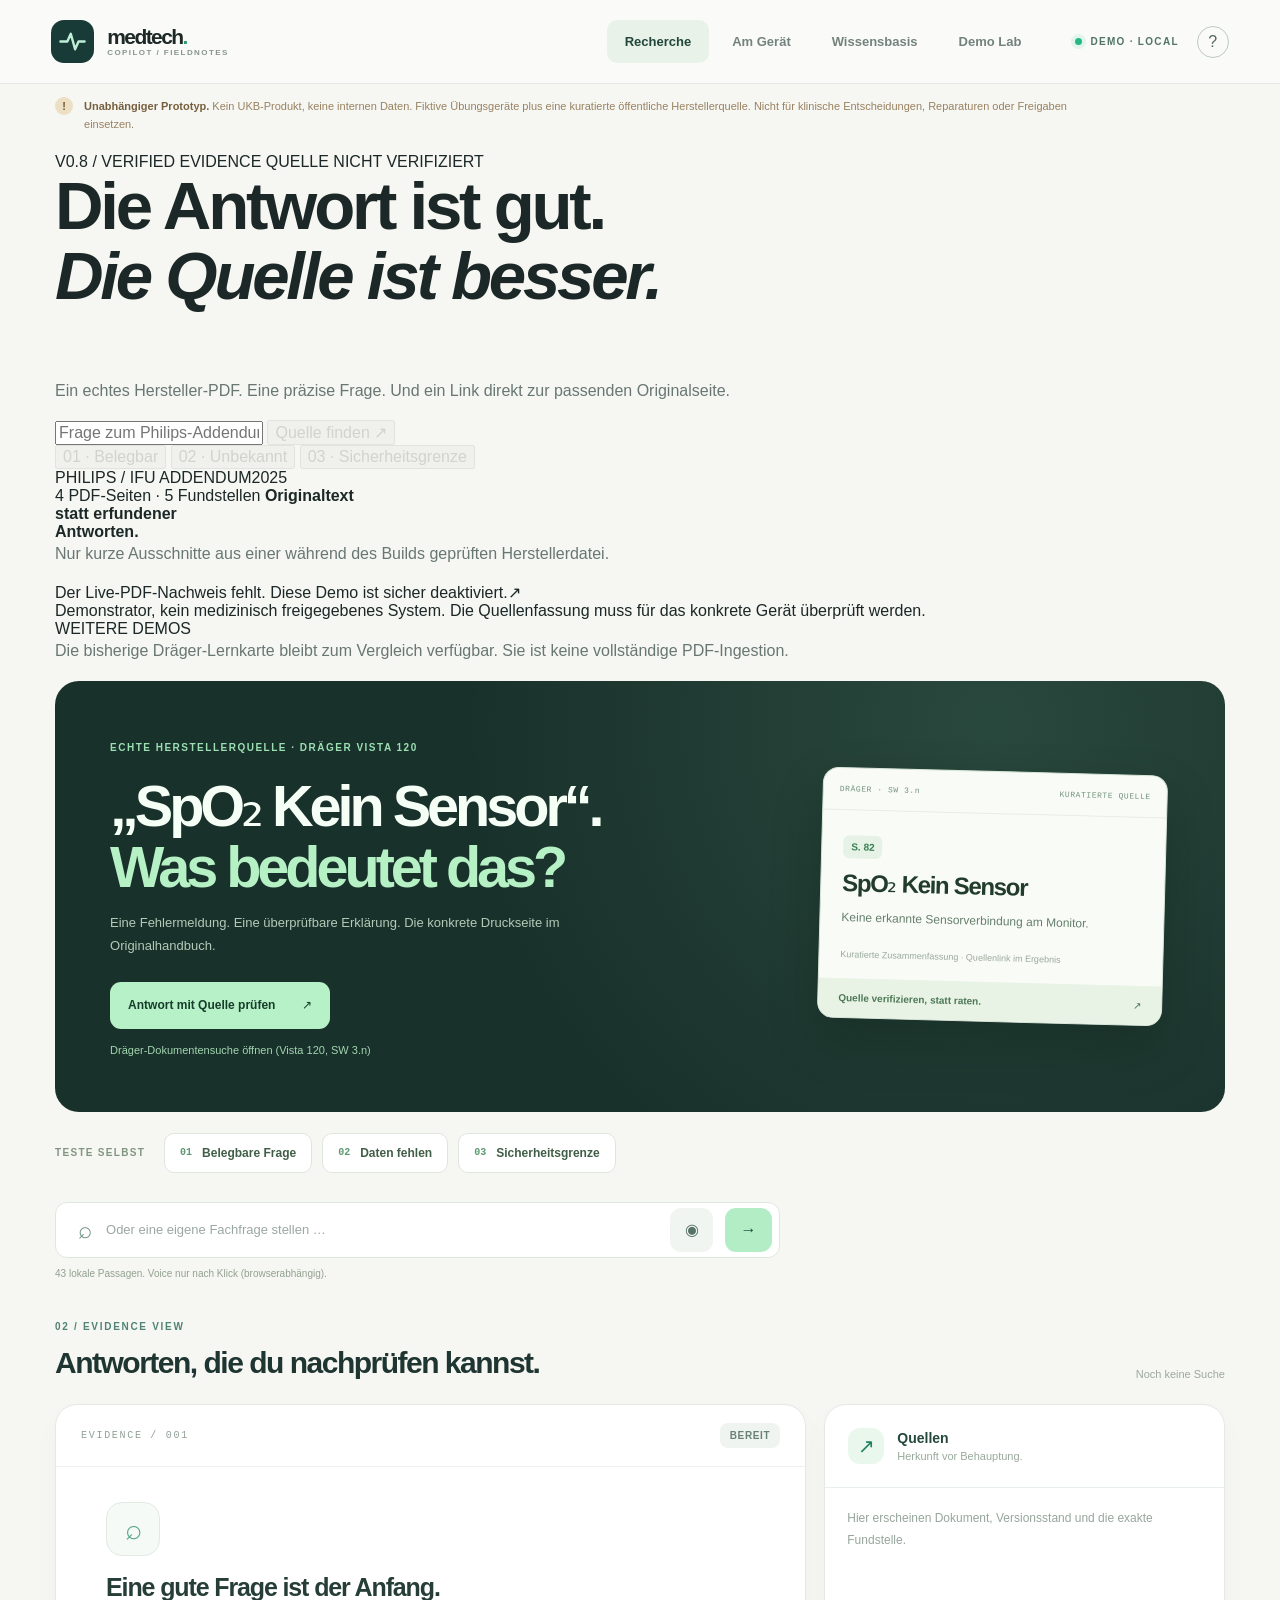
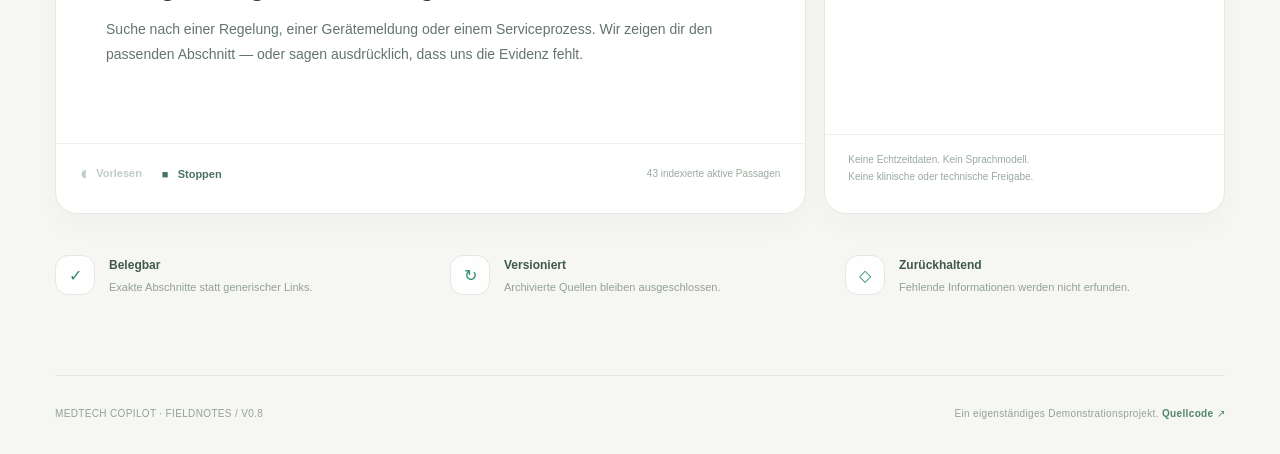
==== index.html @ ed0edd18 "ux(v0.8): real PDF source proof first, clear three-question test and exact-page evidence panel" ====
<!doctype html>
<html lang="de">
<head>
<meta charset="utf-8">
<meta name="viewport" content="width=device-width,initial-scale=1">
<meta name="theme-color" content="#f5f5f1">
<meta name="description" content="MEDTECH COPILOT – unabhängiger evidenzbasierter Recherche-Prototyp für die Medizintechnik. Öffentliche und fiktive Quellen.">
<title>Medtech Copilot · Fieldnotes</title>
<link rel="stylesheet" href="./v4.css">
<link rel="stylesheet" href="./v5.css">
<link rel="stylesheet" href="./v6.css">
<link rel="stylesheet" href="./v7.css">
<link rel="stylesheet" href="./v8.css">
<script defer src="./src/retrieval.js"></script>
<script defer src="./src/scenarios.js"></script>
<script defer src="./src/pdf_evidence.js"></script>
<script defer src="./src/pdf_demo.js"></script>
<script defer src="./src/fieldnotes.js"></script>
</head>
<body>
<div class="shell">
  <header class="global-nav">
    <a href="./" class="identity" aria-label="Medtech Copilot starten">
      <span class="identity-icon" aria-hidden="true"><svg viewBox="0 0 36 36" fill="none"><path d="M4 18h8l4-9 5 18 4-9h7" stroke="currentColor" stroke-linecap="round" stroke-linejoin="round" stroke-width="2.8"/></svg></span>
      <span class="identity-text"><strong>medtech<span class="identity-accent">.</span></strong><small>COPILOT / FIELDNOTES</small></span>
    </a>
    <nav class="nav-tabs" aria-label="Hauptbereiche">
      <button type="button" data-view="desk" class="active" aria-current="page">Recherche</button>
      <button type="button" data-view="field">Am Gerät</button>
      <button type="button" data-view="library">Wissensbasis</button>
      <button type="button" data-view="lab">Demo Lab</button>
    </nav>
    <div class="global-tools">
      <span class="status"><span class="status-dot"></span> DEMO · LOCAL</span>
      <button id="openAbout" class="nav-info" type="button" aria-label="Grenzen und Datenschutz anzeigen">?</button>
    </div>
  </header>
  <main id="main">
    <div class="safety-strip" role="note"><span class="safety-mark">!</span><span><strong>Unabhängiger Prototyp.</strong> Kein UKB-Produkt, keine internen Daten. Fiktive Übungsgeräte plus eine kuratierte öffentliche Herstellerquelle. Nicht für klinische Entscheidungen, Reparaturen oder Freigaben einsetzen.</span></div>

    <section id="view-desk" class="view">
      <section class="pdf-proof" aria-label="V0.8 Original-PDF nachweisen">
        <div class="pdf-proof-top">
          <span class="pdf-kicker">V0.8 / VERIFIED EVIDENCE</span>
          <span id="pdfLoadStatus" class="pdf-load-status">PDF-QUELLE WIRD GEPRÜFT</span>
        </div>
        <div class="pdf-proof-grid">
          <div class="pdf-proof-content">
            <h1>Die Antwort ist gut.<br><em>Die Quelle ist besser.</em></h1>
            <p>Ein echtes Hersteller-PDF. Eine präzise Frage. Und ein Link direkt zur passenden Originalseite.</p>
            <form id="pdfSearchForm" class="pdf-proof-search">
              <label class="visually-hidden" for="pdfQuestion">Frage zum Philips-Dokument</label>
              <input id="pdfQuestion" name="question" maxlength="420" autocomplete="off" placeholder="Frage zum Philips-Addendum …">
              <button type="submit" id="pdfSearchButton" disabled>Quelle finden <span aria-hidden="true">↗</span></button>
            </form>
            <div class="pdf-proof-actions" aria-label="Drei unabhängige Prüffragen">
              <button type="button" data-pdf-case="battery" disabled>01 · Belegbar</button>
              <button type="button" data-pdf-case="unknown" disabled>02 · Unbekannt</button>
              <button type="button" data-pdf-case="unsafe" disabled>03 · Sicherheitsgrenze</button>
            </div>
          </div>
          <aside class="pdf-proof-paper">
            <div class="pdf-paper-top"><span>PHILIPS / IFU ADDENDUM</span><span>2025</span></div>
            <div class="pdf-paper-body">
              <span class="pdf-paper-page">4 PDF-Seiten · 5 Fundstellen</span>
              <strong>Originaltext<br>statt erfundener<br>Antworten.</strong>
              <p>Nur kurze Ausschnitte aus einer während des Builds geprüften Herstellerdatei.</p>
            </div>
            <div class="pdf-paper-bottom"><span id="pdfSourceLabel">Philips · Dokument 453665155181</span><span>↗</span></div>
          </aside>
        </div>
        <div id="pdfResults" class="pdf-results hidden" aria-live="polite">
          <div class="pdf-results-top"><strong>ERGEBNIS / EVIDENCE</strong><span id="pdfAnswerStatus" class="pdf-answer-status">BEREIT</span></div>
          <div class="pdf-results-body">
            <div id="pdfAnswer" class="pdf-answer"></div>
            <aside id="pdfEvidence" class="pdf-evidence"></aside>
          </div>
        </div>
        <div class="pdf-footnote">Demonstrator, kein medizinisch freigegebenes System. Die Quellenfassung muss für das konkrete Gerät überprüft werden.</div>
      </section>
      <div class="pdf-secondary-title"><span>WEITERE DEMOS</span><p>Die bisherige Dräger-Lernkarte bleibt zum Vergleich verfügbar. Sie ist keine vollständige PDF-Ingestion.</p></div>

      <section class="real-source-hero" aria-label="Echte Herstellerquelle testen">
        <div class="real-source-copy">
          <span class="real-source-kicker">ECHTE HERSTELLERQUELLE · DRÄGER VISTA 120</span>
          <h1>„SpO₂ Kein Sensor“.<br><em>Was bedeutet das?</em></h1>
          <p>Eine Fehlermeldung. Eine überprüfbare Erklärung. Die konkrete Druckseite im Originalhandbuch.</p>
          <button type="button" id="testRealSource" class="real-source-cta" data-real-test="supported">Antwort mit Quelle prüfen <span>↗</span></button>
          <a class="real-source-original" href="https://www.draeger.com/ifu" target="_blank" rel="noopener noreferrer">Dräger-Dokumentensuche öffnen (Vista 120, SW 3.n)</a>
        </div>
        <div class="real-source-preview">
          <div class="real-source-dochead"><span>DRÄGER · SW 3.n</span><span>KURATIERTE QUELLE</span></div>
          <div class="real-source-docbody"><span class="real-source-page">S. 82</span>
            <strong>SpO₂ Kein Sensor</strong>
            <p>Keine erkannte Sensorverbindung am Monitor.</p>
            <small>Kuratierte Zusammenfassung · Quellenlink im Ergebnis</small>
          </div>
          <div class="real-source-docfoot"><span>Quelle verifizieren, statt raten.</span><span>↗</span></div>
        </div>
      </section>

      <div class="real-test-options" aria-label="Drei Testfragen">
        <span>TESTE SELBST</span>
        <button type="button" data-real-test="supported"><strong>01</strong> Belegbare Frage</button>
        <button type="button" data-real-test="unknown"><strong>02</strong> Daten fehlen</button>
        <button type="button" data-real-test="unsafe"><strong>03</strong> Sicherheitsgrenze</button>
      </div>

      <form id="searchForm" class="hero-search real-source-search" autocomplete="off" aria-label="Eigene Fachfrage">
        <label for="searchInput" class="visually-hidden">Eigene Frage stellen</label>
        <span class="search-lens" aria-hidden="true">⌕</span>
        <input id="searchInput" type="search" maxlength="420" placeholder="Oder eine eigene Fachfrage stellen …">
        <button type="button" id="dictate" class="mic-button" disabled aria-label="Spracheingabe starten" title="Browser-Spracherkennung">◉</button>
        <button type="submit" class="submit-search" aria-label="Frage suchen">→</button>
      </form>
      <p id="micInfo" class="real-search-note">Lokale Recherche. Browser-Sprachfunktion nur nach Freigabe.</p>

      <div class="section-title"><div><span class="eyebrow">02 / EVIDENCE VIEW</span><h2>Antworten, die du nachprüfen kannst.</h2></div><span id="resultCounter" class="subtle-meta">Noch keine Suche</span></div>
      <div class="results-layout">
        <article class="answer-pane" id="answerPane" aria-live="polite">
          <div class="pane-top"><span class="pane-top-index">EVIDENCE / 001</span><span id="answerStatus" class="result-status neutral">BEREIT</span></div>
          <div class="answer-body" id="answerBody">
            <div class="empty-orbit"><span>⌕</span></div>
            <h3>Eine gute Frage ist der Anfang.</h3>
            <p>Suche nach einer Regelung, einer Gerätemeldung oder einem Serviceprozess. Wir zeigen dir den passenden Abschnitt — oder sagen ausdrücklich, dass uns die Evidenz fehlt.</p>
          </div>
          <div class="pane-actions"><button class="text-action" id="speakAnswer" disabled type="button">◖ &nbsp; Vorlesen</button><button class="text-action" id="stopSpeech" type="button">■ &nbsp; Stoppen</button><span id="answerFoot">Fiktive Fälle + geprüfte öffentliche Quellen</span></div>
        </article>
        <aside class="evidence-pane" id="evidencePane">
          <div class="evidence-top"><span class="evidence-symbol">↗</span><div><strong>Quellen</strong><small>Herkunft vor Behauptung.</small></div></div>
          <div id="evidenceList" class="evidence-list"><p class="evidence-empty">Hier erscheinen Dokument, Versionsstand und die exakte Fundstelle.</p></div>
          <div class="evidence-bottom">Keine Echtzeitdaten. Kein Sprachmodell.<br>Keine klinische oder technische Freigabe.</div>
        </aside>
      </div>
      <div class="quiet-trust"><div><span class="icon-ring">✓</span><strong>Belegbar</strong><small>Exakte Abschnitte statt generischer Links.</small></div><div><span class="icon-ring">↻</span><strong>Versioniert</strong><small>Archivierte Quellen bleiben ausgeschlossen.</small></div><div><span class="icon-ring">◇</span><strong>Zurückhaltend</strong><small>Fehlende Informationen werden nicht erfunden.</small></div></div>
    </section>

    <section id="view-field" class="view hidden">
      <div class="sub-page-header"><div><div class="eyebrow">03 / POINT OF WORK</div><h1>Am Gerät.<br><em>Im Kontext.</em></h1><p>Fiktives Gerät identifizieren, passende Unterlage finden, sichere Lernschritte durchlaufen.</p></div><div class="page-accent">03<span>/</span>04</div></div>
      <div class="field-stage">
        <div class="field-main">
          <div class="field-topline"><span>ASSET / SIMULATED</span><span class="field-active-dot">● NUR DEMO</span></div>
          <div class="field-device-head"><div class="device-art" aria-hidden="true"><svg viewBox="0 0 94 116" fill="none"><rect x="18" y="7" width="58" height="102" rx="14" fill="#edf3ef" stroke="#aebfba" stroke-width="2"/><rect x="26" y="21" width="42" height="42" rx="7" fill="#173a38"/><path d="M31 45h9l5-12 7 23 5-11h6" stroke="#7aecbf" stroke-width="2" stroke-linecap="round" stroke-linejoin="round"/><rect x="27" y="73" width="40" height="15" rx="5" fill="#c4d6cf"/><circle cx="47" cy="98" r="5" fill="#67998d"/></svg></div><div><span class="eyebrow">FICTIONAL TRAINING UNIT</span><h2 id="selectedDeviceName">LUMEN P200</h2><p id="selectedDeviceType">Infusionspumpe · fiktives Übungsgerät</p></div></div>
          <div class="field-input-row">
            <label for="deviceSelect">Demo-Gerät auswählen</label>
            <select id="deviceSelect"></select>
          </div>
          <div class="device-attributes"><div><small>ASSET ID</small><strong id="selectedDeviceId">DEMO-PUMP-02</strong></div><div><small>QUELLENSTATUS</small><strong>FIKTIV / FREIGEGEBEN</strong></div><div><small>DOKUMENTE</small><strong id="deviceDocCount">—</strong></div></div>

          <div class="step-section">
            <div class="step-head"><div><div class="eyebrow">GUIDED LEARNING</div><h3>Ein sinnvoller Schritt nach dem anderen.</h3></div><span id="stepBadge">1 / 3</span></div>
            <div class="step-track"><span id="stepTrack"></span></div>
            <div class="active-step"><span class="step-numeral" id="stepNumber">01</span><div><h4 id="stepHeading">Patientensicherheit</h4><p id="stepDescription"></p><small id="stepCitation">Fiktiver Lernprozess</small></div></div>
            <div class="step-controls"><button id="prevStep" class="light-button" type="button">← Zurück</button><button id="nextStep" class="dark-button" type="button">Weiter <span>→</span></button></div>
          </div>
        </div>
        <aside class="field-side">
          <div class="side-toggle" role="group" aria-label="Geräte-Interaktionsansicht"><button type="button" class="active" data-fieldmode="label" aria-pressed="true">QR</button><button type="button" data-fieldmode="audio" aria-pressed="false">Audio</button><button type="button" data-fieldmode="glasses" aria-pressed="false">Glasses</button></div>
          <div class="side-content" id="sideLabel">
            <span class="mini-eyebrow">01 / LABEL TO CONTEXT</span><h3>Ein Scan.<br>Der richtige Kontext.</h3>
            <div class="qr-card"><img id="qrLabel" src="./qr/DEMO-PUMP-02.svg" alt="QR-Code zum simulierten Geräteprofil" width="180" height="180"><span id="qrCaption">DEMO-PUMP-02</span></div>
            <p>QR-Code am Desktop zeigen und mit dem Handy scannen. Öffnet nur einen fiktiven Geräte-Datensatz.</p>
            <div class="button-stack"><button type="button" id="scanQr" class="dark-button">◫ &nbsp; QR mit Kamera scannen</button><button type="button" id="copyDeviceLink" class="light-button">⌁ &nbsp; Geräte-Link kopieren</button></div>
            <div class="scan-input"><label for="manualDeviceId">Oder Geräte-ID eingeben</label><div><input id="manualDeviceId" placeholder="DEMO-PUMP-02" spellcheck="false"><button type="button" id="useManualId" aria-label="Geräte-ID verwenden">→</button></div></div>
            <div id="scanNotice" class="micro-notice" role="status">Kamera nur nach ausdrücklicher Freigabe; kein dauerhafter Stream.</div>
          </div>
          <div class="side-content hidden" id="sideAudio">
            <span class="mini-eyebrow">02 / HANDS-FREE, BY CHOICE</span><h3>Hören.<br>Ohne abgelenkt zu sein.</h3>
            <div class="audio-wave" aria-hidden="true"><i></i><i></i><i></i><i></i><i></i><i></i><i></i></div>
            <p>Nur der aktuelle fiktive Lernschritt wird nach Klick vorgelesen. Keine kontinuierliche Aufnahme.</p>
            <div class="button-stack"><button class="dark-button" type="button" id="playStep">◖ &nbsp; Schritt vorlesen</button><button class="light-button" type="button" id="stopStep">■ &nbsp; Wiedergabe stoppen</button></div><div id="audioNotice" role="status" class="micro-notice">Browser-Sprachausgabe · optionaler Kopfhörer.</div>
          </div>
          <div class="side-content hidden" id="sideGlasses">
            <span class="mini-eyebrow">03 / CONCEPT ONLY</span><h3>Weniger Information.<br>Mehr Aufmerksamkeit.</h3>
            <div class="glass-lens" aria-label="Simulierte Brillenansicht"><div class="glass-projection"><small>DEMO / NOT LIVE</small><strong id="glassTitle">Patientensicherheit</strong><span id="glassText">Fiktiver Lernschritt</span><small id="glassSource">Quelle: Demo-SOP</small></div></div>
            <p>Ein einziger Hinweis im Blickfeld. Keine Kamera-Integration, kein Augmented-Reality-Tracking und keine Patientenerkennung.</p>
            <button class="light-button" type="button" id="readGlass">◖ &nbsp; Hinweis vorlesen</button>
          </div>
          <div class="side-bottom"><button id="queryDevice" type="button">Passende Dokumente finden <span>↗</span></button></div>
        </aside>
      </div>
      <div class="related-head"><span class="eyebrow">CURATED FOR THIS ASSET</span><h2 id="relatedTitle">Passende Dokumente</h2></div>
      <div id="relatedDocs" class="related-grid"></div>
    </section>

    <section id="view-library" class="view hidden">
      <div class="sub-page-header"><div><div class="eyebrow">04 / DOCUMENT INTELLIGENCE</div><h1>Vertrauen beginnt<br><em>mit der Quelle.</em></h1><p>Durchsuchbare Abschnitte, sichtbare Versionen und ein bewusst ausgeschlossener Archivstand.</p></div><div class="page-accent">04<span>/</span>04</div></div>
      <div class="library-board"><div class="library-head"><div><strong id="libraryCount">—</strong><span>DOKUMENTE</span></div><label class="library-filter"><span class="visually-hidden">Dokumente filtern</span><input id="filterDocuments" type="search" placeholder="Dokumente durchsuchen"></label><label class="archive-toggle"><input type="checkbox" id="includeArchive"> Archiv zeigen</label></div><div id="documentList" class="document-list"></div></div>
      <p class="footnote">Rechtsquellen werden als Kurz-Zusammenfassungen mit amtlichem Link angezeigt. Die Gerätehandbücher und SOPs sind ausdrücklich erfunden.</p>
    </section>

    <section id="view-lab" class="view hidden">
      <div class="demo-page-title">
        <div class="eyebrow">LIVE WALKTHROUGH / HERSTELLERQUELLE & ÜBUNGSFÄLLE</div>
        <h1>Du bekommst eine Meldung.<br><em>Was machst du als Nächstes?</em></h1>
        <p>Wähle einen Fall. Der Copilot zeigt die Quelle und ihre Grenzen – ohne eine Diagnose oder Freigabe zu erfinden.</p>
      </div>
      <div class="scenario-filters" role="group" aria-label="Fallkategorie">
        <button type="button" data-case-filter="real" class="active" aria-pressed="true">Herstellerquelle <span>7</span></button>
        <button type="button" data-case-filter="workflow" aria-pressed="false">Arbeitsalltag <span>7</span></button>
        <button type="button" data-case-filter="boundary" aria-pressed="false">Grenzfälle <span>3</span></button>
        <small id="scenarioCount" aria-live="polite">7 ausgewählte Situationen</small>
      </div>
      <div class="scenario-grid" id="scenarioGrid" role="group" aria-label="Fall auswählen"></div>
      <div class="demo-workspace" id="demoWorkspace">
        <div class="demo-flow-head">
          <div><span class="eyebrow">BEISPIELVORFALL · FIKTIV</span><h2 id="demoCaseTitle">Pumpenalarm – wo ist die richtige Anweisung?</h2><p id="demoCaseContext">Fiktives Beispiel ohne Patienten- oder UKB-Daten.</p></div>
          <div class="demo-flow-num"><strong id="demoCaseNumber">01</strong><small>ÜBUNGSFALL</small></div>
        </div>
        <div class="demo-progress" id="demoProgress" role="group" aria-label="Demo-Fortschritt">
          <button type="button" data-demo-step="0" class="active" aria-current="step"><span>01</span> Meldung</button>
          <button type="button" data-demo-step="1"><span>02</span> Gerät</button>
          <button type="button" data-demo-step="2"><span>03</span> Fundstelle</button>
          <button type="button" data-demo-step="3"><span>04</span> Nächster Schritt</button>
        </div>
        <div class="demo-workspace-main">
          <div class="demo-story">
            <div class="demo-story-head"><span id="demoStepEyebrow">01 / EINGEHENDE MELDUNG</span><span class="fake-tag">FIKTIV</span></div>
            <h3 id="demoStepTitle">Was wurde gemeldet?</h3>
            <p id="demoStepDescription">Ein simulierter Servicefall.</p>
            <div id="demoStepDetails" class="demo-step-details"></div>
            <div class="demo-actions"><button type="button" class="demo-back" id="demoBack">← Zurück</button><button type="button" class="demo-forward" id="demoForward">Nächsten Schritt ansehen →</button></div>
          </div>
          <aside class="demo-context">
            <span class="eyebrow">WAS DER COPILOT DABEI TUT</span>
            <div class="demo-context-device"><span class="mini-device-illustration" aria-hidden="true">▥</span><div><small>ÜBUNGSGERÄT / PROZESS</small><strong id="demoContextDevice">LUMEN P200</strong><span id="demoContextAsset">DEMO-PUMP-02</span></div></div>
            <div class="demo-context-block"><small>GEFUNDENE QUELLE</small><strong id="demoContextSource">Noch nicht ausgewählt</strong><span id="demoContextVersion">Nur aktive, passende Dokumente</span></div>
            <div class="demo-context-block"><small>WARUM DAS WICHTIG IST</small><p id="demoContextBenefit">Erst das Problem verstehen, dann die richtige Fundstelle auswählen.</p></div>
            <div class="demo-context-bottom"><span class="tiny-ok">✓</span> Keine echten Geräte-, Klinik- oder Patientendaten</div>
          </aside>
        </div>
        <div class="demo-footer-bar"><span id="demoStepCount">Schritt 1 von 4</span><button type="button" id="demoOpenEvidence">Im Assistenten prüfen ↗</button></div>
      </div>
      <div class="eval-board"><div><span class="eyebrow">QUALITY LAB</span><h2>Does it actually work?</h2><p>Automatisierte Fälle prüfen die Quellenwahl, den Umgang mit unbekannten Informationen und das Ausblenden alter Versionen. Kein medizinischer Abnahmetest.</p><button type="button" class="dark-button" id="runEvaluation">Tests ausführen <span>↗</span></button></div><div id="evaluationResult" class="eval-results"><span class="eval-idle">Awaiting evaluation<br><strong>— / —</strong></span></div></div>
    </section>
    <footer class="footer"><span>MEDTECH COPILOT · FIELDNOTES / V0.8</span><span>Ein eigenständiges Demonstrationsprojekt. <a href="https://github.com/mikelninh/MEDTECH-COPILOT" target="_blank" rel="noopener noreferrer">Quellcode ↗</a></span></footer>
  </main>
  <nav class="mobile-nav" aria-label="Mobile Navigation"><button type="button" data-view="desk" class="active">⌕<small>Fragen</small></button><button type="button" data-view="field">▤<small>Gerät</small></button><button type="button" data-view="library">≡<small>Quellen</small></button><button type="button" data-view="lab">◇<small>Demo</small></button></nav>
</div>
<dialog id="aboutDialog" class="about-dialog"><div class="dialog-top"><h2>Wichtig zu wissen</h2><form method="dialog"><button aria-label="Schließen" type="submit">×</button></form></div><p>MEDTECH COPILOT ist ein unabhängiger öffentlicher Demonstrator. Er wurde nicht vom UKB geprüft oder freigegeben. Es gibt keine Verbindung zu Krankenhaus-IT, Patientenakten, Hersteller-Serviceportalen oder echten Gerätebeständen.</p><p>Die Suche nutzt einen lokalen Dokumentenindex. Für eine echte Dräger-Unterlage enthält er kurze, selbst formulierte Zusammenfassungen mit Druckseiten und Original-Link; fiktive Lernkarten werden separat gekennzeichnet. Sie verwendet derzeit kein generatives Sprachmodell, keine Embeddings und keine echte Krankenhaus-RAG-Infrastruktur.</p><p>Spracheingabe kann browserabhängig auf externe Dienste zugreifen. Keine sensiblen Daten eintippen oder diktieren. Die QR-Scan-Funktion verarbeitet Kamerabilder im Browser, sofern die notwendige Plattformfunktion vorhanden ist; die Kamera wird nach dem Scan geschlossen.</p><p>Die drei Übungsgeräte und ihre Lernkarten sind fiktiv; zusätzlich wird eine öffentliche Dräger-Gebrauchsanweisung mit kurzen, eigenen Zusammenfassungen und Druckseiten referenziert. Keine klinischen Entscheidungen, Reparaturen, Sicherheitsprüfungen oder Gerätefreigaben auf Basis dieser Anwendung.</p><form method="dialog"><button type="submit" class="dark-button">Verstanden</button></form></dialog>
<dialog id="cameraDialog" class="camera-dialog"><div class="dialog-top"><h2>Geräteetikett scannen</h2><button type="button" id="closeCamera" aria-label="Kamera schließen">×</button></div><video id="cameraFeed" autoplay playsinline muted aria-label="Kameraansicht für QR-Code"></video><p id="cameraStatus">Kamera wird nur für diese Aktion verwendet. Bitte ein fiktives Demo-Etikett scannen.</p><button class="light-button" id="cameraCancel" type="button">Abbrechen</button></dialog>
</body>
</html>
---- v4.css ----
/* MEDTECH COPILOT v0.4 — FIELDNOTES
   Original UI: editorial warmth, industrial restraint, instrument-grade information design.
   Self-contained, system fonts, no external asset requests. */
:root{font-family:-apple-system,BlinkMacSystemFont,"Segoe UI",Arial,sans-serif;color:#1a2525;background:#f6f6f2;--ink:#1a2525;--muted:#657574;--paper:#fff;--line:#e1e5e0;--green:#155f52;--highlight:#b2efc7;--slate:#192c2d;--radius:19px;font-synthesis:none}
*{box-sizing:border-box}
html{scroll-behavior:smooth}body{margin:0;background:#f6f6f2;color:#1b2827}
button,input,select{font:inherit}button{cursor:pointer}button:disabled{cursor:not-allowed;opacity:.46}
button:focus-visible,a:focus-visible,input:focus-visible,select:focus-visible{outline:3px solid #45a886;outline-offset:4px}
a{color:#126958;text-decoration:none}a:hover{text-decoration:underline}
svg{display:block}h1,h2,h3,h4,p{margin-top:0}h1,h2,h3,h4{letter-spacing:-.048em;font-weight:650}
h1{font-size:clamp(48px,5.25vw,82px);line-height:1.035}h2{font-size:clamp(24px,2.3vw,35px)}h3{font-size:20px}p{line-height:1.65;color:#687774}
.hidden{display:none!important}.visually-hidden{position:absolute;clip:rect(0,0,0,0);overflow:hidden;height:1px;width:1px;white-space:nowrap}
.shell{min-height:100vh}
.global-nav{height:84px;background:#fafbf8;display:flex;align-items:center;justify-content:space-between;padding:0 max(4vw,28px);border-bottom:1px solid #e5e9e5;gap:26px;position:relative;z-index:10}
.identity{display:flex;gap:13px;align-items:center;flex-shrink:0;color:#1d2827}.identity:hover{text-decoration:none}
.identity-icon{width:43px;height:43px;background:#183b38;border-radius:13px;color:#beefd5;display:grid;place-items:center}.identity-icon svg{width:31px}
.identity-text{display:flex;flex-direction:column;gap:1px}
.identity-text strong{font-size:21px;letter-spacing:-.075em;font-weight:760;line-height:1.02}.identity-accent{color:#319a71}.identity-text small{font-size:8px;letter-spacing:.18em;color:#87958d;font-weight:700}
.nav-tabs{display:flex;align-items:center;gap:5px;height:100%;margin-left:auto}
.nav-tabs button{border:0;background:transparent;color:#74827f;font-size:13px;padding:14px 18px;border-radius:10px;font-weight:550;white-space:nowrap;transition:background .18s,color .18s}
.nav-tabs button:hover{background:#edf1ee;color:#29443d}.nav-tabs button.active{color:#21463a;background:#e9f2e9;font-weight:690}
.global-tools{display:flex;gap:18px;align-items:center;margin-left:10px}
.status{display:flex;gap:8px;align-items:center;font-size:10px;letter-spacing:.13em;font-weight:730;color:#517369;white-space:nowrap}
.status-dot{display:block;width:7px;height:7px;background:#26b888;border-radius:50%;box-shadow:0 0 0 4px rgba(38,184,136,.11)}
.nav-info{width:32px;height:32px;display:grid;place-items:center;background:transparent;border:1px solid #bdc8c4;border-radius:50%;color:#526761;font-size:16px;font-weight:500}.nav-info:hover{background:#edf4ef}
main{max-width:1460px;padding:0 clamp(20px,4.3vw,70px) 35px;margin:auto}
.safety-strip{display:flex;align-items:start;gap:11px;font-size:11px;line-height:1.65;color:#988261;padding:13px 0 20px;max-width:1050px}
.safety-strip strong{color:#765f3d}.safety-mark{width:18px;height:18px;flex:0 0 18px;color:#725a2e;background:#ecdfc3;border-radius:50%;display:grid;place-items:center;font-weight:800;font-size:11px}
.hero{display:grid;grid-template-columns:1.18fr .82fr;min-height:510px;background:#192d2d;border-radius:29px;overflow:hidden;color:#fff;position:relative;box-shadow:0 34px 75px rgba(18,41,40,.11)}
.hero:before{content:"";position:absolute;inset:0;background:linear-gradient(108deg,transparent 47%,rgba(41,80,73,.1)),repeating-linear-gradient(0deg,transparent,transparent 29px,rgba(200,241,219,.016) 30px);pointer-events:none}
.hero-content{padding:clamp(34px,5vw,68px) clamp(30px,5.4vw,76px) 32px;position:relative;z-index:1;display:flex;flex-direction:column;align-items:start}
.eyebrow{font-weight:760;letter-spacing:.17em;font-size:10px;color:#508476}
.eyebrow.on-dark{color:#9fd6be}.fine-line{display:inline-block;width:23px;height:1px;background:#9ccdbb;vertical-align:middle;margin-right:10px}
.hero h1{margin:32px 0 18px;letter-spacing:-.068em;font-weight:650;font-size:clamp(51px,5vw,76px);white-space:nowrap}
.hero h1 em{color:#b2edc5;font-style:normal}
.hero-content>p{font-size:14px;color:#a2b9b0;line-height:1.76;max-width:515px;min-height:52px}
.hero-search{height:66px;width:min(100%,590px);border-radius:16px;background:#fff;color:#283c37;display:flex;align-items:center;padding:7px;gap:12px;margin-top:auto;box-shadow:0 12px 31px #091e1b40}
.search-lens{padding-left:13px;color:#6f9186}.search-lens svg{width:22px;height:22px}
.hero-search input{border:0;background:transparent;outline:0;color:#1e3430;font-size:14px;flex:1;min-width:0}
.hero-search input::placeholder{color:#9ba8a2}
.hero-search input::-webkit-search-cancel-button{cursor:pointer}
.hero-search .mic-button{background:#f1f5f1;color:#56736a;width:43px;height:44px;border:0;border-radius:11px;display:grid;place-items:center;flex-shrink:0}
.hero-search .mic-button svg{width:20px;height:20px}
.hero-search .mic-button:hover:not(:disabled){background:#e3f4e8}
.hero-search .mic-button.listening{background:#f7dbd3;color:#a34038}
.hero-search .submit-search{background:#b2edc5;border:0;color:#124b3b;border-radius:11px;height:44px;width:47px;flex-shrink:0;display:grid;place-items:center}
.hero-search .submit-search:hover{background:#c6f8d4}
.hero-search .submit-search svg{width:21px;height:21px}
.hero-foot{display:flex;gap:12px;justify-content:space-between;align-items:center;width:min(100%,590px);font-size:10px;color:#799b90;margin-top:14px}
.key-hint{border:1px solid #4a6962;border-radius:6px;padding:4px 7px;color:#9cb5a7;font-size:10px;white-space:nowrap}
.hero-visual{position:relative;display:flex;align-items:center;justify-content:center;min-width:0;isolation:isolate;overflow:hidden}
.hero-visual:before{content:"";position:absolute;height:630px;width:630px;border-radius:50%;background:radial-gradient(circle,#365c51 0,transparent 66%);z-index:-1}
.hero-tech-kicker{position:absolute;top:31px;right:31px;font-size:10px;letter-spacing:.19em;color:#7eaea0;font-family:ui-monospace,monospace;white-space:nowrap}
.device-figure{height:min(92%,495px);width:min(100%,495px);transform:translate(0,13px)}
.hero-visual-caption{position:absolute;bottom:33px;right:37px;font-family:ui-monospace,monospace;font-size:9px;letter-spacing:.09em;color:#a2c1b5;display:flex;align-items:center;gap:7px}
.tiny-dot{background:#b6edce;width:5px;height:5px;border-radius:50%;display:inline-block}
.sample-questions{padding:27px 0 48px;display:flex;align-items:center;flex-wrap:wrap;gap:10px}
.sample-label{font-size:10px;letter-spacing:.17em;color:#91a09a;font-weight:750;margin-right:10px}
.sample-questions button{background:#fff;border:1px solid #e2e8e3;border-radius:100px;padding:11px 14px 11px 17px;font-size:12px;color:#3d5a51;font-weight:550;transition:transform .17s,border .17s,background .17s}
.sample-questions button span{margin-left:12px;color:#84a398}
.sample-questions button:hover{background:#f0faf2;border-color:#b7d9c4;transform:translateY(-2px)}
.section-title{display:flex;justify-content:space-between;align-items:flex-end;gap:20px;margin-bottom:24px}
.section-title h2{font-size:30px;margin:12px 0 0;color:#1f3531;letter-spacing:-.05em}
.subtle-meta{font-size:11px;color:#9ca9a1}
.results-layout{display:grid;grid-template-columns:minmax(0,1.5fr) minmax(280px,.8fr);gap:18px;align-items:stretch}
.answer-pane,.evidence-pane{border:1px solid #e5e9e3;border-radius:22px;overflow:hidden;background:#fff;min-height:410px;box-shadow:0 12px 30px rgba(22,51,45,.028)}
.pane-top{display:flex;justify-content:space-between;align-items:center;padding:18px 25px;border-bottom:1px solid #edf0ec}
.pane-top-index{font-size:10px;color:#91a198;letter-spacing:.17em;font-family:ui-monospace,monospace}
.result-status{font-size:10px;font-weight:740;letter-spacing:.065em;border-radius:8px;padding:7px 10px;color:#40665b;background:#edf6ef}
.result-status.neutral{color:#688178;background:#f0f4f0}
.result-status.blocked{color:#aa4b3e;background:#fff1eb}
.result-status.unknown{color:#956f31;background:#fff5e4}
.answer-body{padding:35px clamp(23px,4vw,50px);min-height:276px}
.answer-body h3{font-size:25px;line-height:1.25;letter-spacing:-.045em;color:#263e37;margin:8px 0 13px}
.answer-body p{max-width:680px;color:#63756e;font-size:14px;line-height:1.8}
.answer-body blockquote{margin:18px 0;padding:5px 0 5px 18px;border-left:3px solid #8fcbaa;font-size:15px;color:#24483e;line-height:1.85;font-weight:470}
.answer-body .answer-label{color:#41856a;letter-spacing:.15em;font-size:9px;font-weight:800}
.empty-orbit{height:54px;width:54px;border:1px solid #e1eae3;border-radius:16px;display:grid;place-items:center;background:#f5faf6;color:#5da88d;margin-bottom:16px;font-size:29px}
.pane-actions{padding:15px 25px;border-top:1px solid #edf0ec;display:flex;gap:20px;align-items:center;min-height:59px}
.text-action{border:0;background:transparent;color:#487263;font-weight:660;font-size:11px;padding:8px 0}.text-action:hover{color:#156c4e}.text-action:disabled{opacity:.35}
.pane-actions>span{margin-left:auto;color:#9bac9f;font-size:10px;white-space:nowrap}
.evidence-top{display:flex;align-items:center;gap:13px;padding:23px;border-bottom:1px solid #e9efea}
.evidence-symbol{width:36px;height:36px;border-radius:12px;display:grid;place-items:center;color:#217f62;background:#eaf7ed;font-size:20px}
.evidence-top strong{font-size:14px;font-weight:710;display:block;color:#24483b}.evidence-top small{font-size:11px;color:#99a99d;display:block;margin-top:4px}
.evidence-list{padding:20px 22px;max-height:460px;overflow:auto;min-height:246px}
.evidence-empty{font-size:12px;color:#97a69c;line-height:1.8}
.evidence-card{padding:18px;border:1px solid #e9eee8;background:#fbfdfb;border-radius:14px;margin-bottom:12px}
.evidence-card .evidence-kind{display:inline-flex;font-size:9px;letter-spacing:.1em;font-weight:760;color:#43826a;margin-bottom:9px}
.evidence-card strong{display:block;color:#26473a;font-size:13px;margin-bottom:8px;line-height:1.5}
.evidence-card p{font-size:11px;color:#64796c;margin:9px 0}
.evidence-card .citation-meta{font-family:ui-monospace,monospace;font-size:10px;color:#95a49c;margin-bottom:8px}
.evidence-card a{display:inline-block;font-size:11px;font-weight:680;margin-top:5px}
.evidence-bottom{border-top:1px solid #ecf0eb;padding:17px 23px;color:#9aa99e;font-size:10px;line-height:1.65}
.quiet-trust{display:grid;grid-template-columns:repeat(3,minmax(0,1fr));gap:15px;padding:41px 0 10px}
.quiet-trust>div{display:grid;grid-template-columns:42px 1fr;column-gap:12px;align-items:center}
.icon-ring{width:40px;height:40px;border-radius:13px;border:1px solid #e1e9e2;display:grid;place-items:center;color:#328c6f;background:#fdfefd;grid-row:span 2}
.quiet-trust strong{font-size:12px;color:#40594b}
.quiet-trust small{font-size:11px;color:#93a197;margin-top:3px}

/* PAGE TITLES */
.sub-page-header{display:flex;align-items:end;justify-content:space-between;gap:30px;margin:62px 0 45px}
.sub-page-header h1{font-size:clamp(45px,5vw,77px);margin:20px 0 18px;line-height:1.03}
.sub-page-header h1 em{font-style:normal;color:#548a70}
.sub-page-header p{max-width:650px;font-size:14px;color:#7d8d82}
.page-accent{font-size:clamp(68px,8vw,130px);letter-spacing:-.1em;font-weight:280;color:#e2e8df;white-space:nowrap}
.page-accent span{color:#c8d6c8}
.field-stage{display:grid;grid-template-columns:minmax(0,1.25fr) minmax(300px,.75fr);gap:20px}
.field-main{border-radius:25px;background:#fff;border:1px solid #e1e8df;overflow:hidden}
.field-topline{display:flex;justify-content:space-between;align-items:center;gap:12px;border-bottom:1px solid #edf0eb;padding:22px 28px;font-size:10px;letter-spacing:.15em;color:#8c9b8f;font-family:ui-monospace,monospace}
.field-active-dot{color:#4a9875;letter-spacing:.08em}
.field-device-head{display:flex;gap:22px;align-items:center;padding:30px 30px 12px}
.device-art{height:119px;width:112px;display:grid;place-items:center;border-radius:20px;background:linear-gradient(145deg,#f3f6ee,#e6efe6);flex-shrink:0}
.device-art svg{height:110px}
.field-device-head h2{font-size:34px;margin:11px 0 5px;letter-spacing:-.06em}
.field-device-head p{font-size:12px;color:#8c9c8f;margin:0}
.field-input-row{padding:20px 30px;display:grid;gap:9px}
.field-input-row label{font-size:11px;color:#5b7667;font-weight:680}
.field-input-row select{border-radius:12px;background:#fafcf9;border:1px solid #dae5d9;min-height:49px;padding:10px 14px;color:#264e3e;outline:0}
.device-attributes{display:grid;grid-template-columns:repeat(3,minmax(0,1fr));gap:11px;padding:5px 30px 30px;border-bottom:1px solid #edf0eb}
.device-attributes>div{padding:18px 15px;background:#f6f9f5;border-radius:13px;min-width:0}
.device-attributes small{display:block;letter-spacing:.12em;font-size:9px;color:#8a9c8d;margin-bottom:10px;font-weight:730}
.device-attributes strong{font-size:12px;color:#3d5c4c;word-break:break-word;line-height:1.4}
.step-section{padding:32px 30px 26px}
.step-head{display:flex;justify-content:space-between;gap:18px;align-items:center}
.step-head h3{font-size:22px;margin:10px 0 20px;letter-spacing:-.055em}
.step-head>span{color:#4f8568;font-size:11px;font-family:ui-monospace,monospace}
.step-track{height:3px;border-radius:100px;background:#e6eee5;margin-bottom:27px;overflow:hidden}
.step-track span{display:block;height:100%;background:#2d9773;border-radius:100px;transition:width .24s}
.active-step{display:grid;grid-template-columns:47px 1fr;gap:16px;padding:25px 23px;border-radius:17px;background:#f2f8f2;border:1px solid #e1eee3;min-height:172px}
.step-numeral{display:grid;place-items:center;border-radius:12px;width:45px;height:45px;font-size:19px;font-weight:690;background:#1a5946;color:#bcf1cc}
.active-step h4{font-size:18px;color:#284d38;margin:2px 0 10px}
.active-step p{font-size:13px;line-height:1.75;color:#607b6a}
.active-step small{font-size:10px;color:#85a08d}
.step-controls{display:flex;justify-content:space-between;gap:12px;margin-top:24px}
.light-button,.dark-button{border-radius:11px;padding:13px 18px;min-height:45px;font-size:12px;font-weight:700;display:inline-flex;justify-content:center;align-items:center;gap:10px;transition:transform .15s,background .15s}
.light-button{border:1px solid #dce7de;background:#fff;color:#406253}.light-button:hover:not(:disabled){background:#f0f7f1;transform:translateY(-1px)}
.dark-button{border:1px solid #194737;background:#1b4f3e;color:#effdf4}.dark-button:hover{background:#276349;transform:translateY(-1px)}
.step-controls .dark-button{margin-left:auto}
.field-side{border:1px solid #e1e7df;background:#fff;border-radius:25px;overflow:hidden;display:flex;flex-direction:column}
.side-toggle{display:flex;background:#f4f7f3;margin:19px 21px 0;border-radius:12px;padding:5px;gap:3px}
.side-toggle button{flex:1;border:0;background:transparent;font-size:12px;color:#849486;border-radius:9px;padding:11px 4px;font-weight:600}
.side-toggle button.active{background:#fff;color:#24694f;box-shadow:0 1px 5px #263d2919}
.side-content{padding:36px 30px 22px;flex:1}
.mini-eyebrow{font-size:10px;color:#4c936c;letter-spacing:.13em;font-weight:740}
.side-content h3{font-size:29px;letter-spacing:-.055em;line-height:1.14;margin:17px 0 19px;color:#2d4837}
.side-content p{font-size:12px;color:#7b8a7c;line-height:1.8}
.qr-card{background:#f2f7f1;border:1px solid #dceade;border-radius:19px;display:grid;place-items:center;padding:20px 16px 13px;gap:8px;margin:20px 0}
.qr-card img{display:block;width:min(180px,100%);height:auto;max-height:180px;aspect-ratio:1;mix-blend-mode:multiply}
.qr-card span{font-family:ui-monospace,monospace;font-size:10px;color:#4d7360;letter-spacing:.13em}
.button-stack{display:grid;gap:9px;margin:19px 0}
.scan-input{padding-top:16px;border-top:1px solid #edf0eb}
.scan-input label{display:block;font-size:11px;color:#7b917e;margin:0 0 9px}
.scan-input>div{display:flex;border:1px solid #dce8dd;border-radius:11px;background:#fdfefd;overflow:hidden;min-height:45px}
.scan-input input{min-width:0;border:0;background:transparent;padding:0 12px;color:#365845;outline:0;flex:1;font-family:ui-monospace,monospace;font-size:12px}
.scan-input button{border:0;background:#e5f1e8;color:#1f7453;width:42px;font-size:19px}
.micro-notice{margin-top:12px;font-size:10px;line-height:1.55;color:#9ca99b;overflow-wrap:anywhere}
.side-bottom{padding:17px 30px;border-top:1px solid #edf0eb}
.side-bottom button{display:flex;justify-content:space-between;align-items:center;border:0;background:transparent;font-size:12px;color:#367c58;font-weight:700;width:100%;padding:6px 0}
.side-bottom button:hover{color:#164d35}
.audio-wave{height:162px;border-radius:22px;background:linear-gradient(145deg,#1d3d38,#102722);display:flex;align-items:center;justify-content:center;gap:6px;margin:26px 0 20px}
.audio-wave i{width:6px;height:36px;border-radius:99px;background:#9deabd;animation:wave 1.7s ease-in-out infinite;opacity:.7}
.audio-wave i:nth-child(2),.audio-wave i:nth-child(6){height:67px;animation-delay:-.5s}.audio-wave i:nth-child(3),.audio-wave i:nth-child(5){height:51px;animation-delay:-.8s}.audio-wave i:nth-child(4){height:86px;animation-delay:-1.1s}
@keyframes wave{0%,100%{transform:scaleY(.55)}50%{transform:scaleY(1)}}
.glass-lens{min-height:193px;border:10px solid #455d50;border-radius:90px;background:radial-gradient(ellipse at center,#274a3b,#071e1c);box-shadow:inset 0 0 0 2px #769887,0 16px 32px #09271d20;display:grid;place-items:center;margin:26px 0 20px}
.glass-projection{display:grid;gap:10px;width:78%;color:#d5ffe4;text-shadow:0 0 17px #80e1ad77}
.glass-projection small{font-size:9px;color:#7edaad;letter-spacing:.15em;font-family:ui-monospace,monospace}
.glass-projection strong{font-size:17px;letter-spacing:-.03em}
.glass-projection span{font-size:11px;color:#b8e8ca;line-height:1.5}
.related-head{margin-top:54px}
.related-head h2{font-size:29px;margin:13px 0 21px}
.related-grid{display:grid;grid-template-columns:repeat(3,minmax(0,1fr));gap:15px}
.related-doc{background:#fff;border:1px solid #e3e9e0;border-radius:18px;padding:23px;display:flex;flex-direction:column;min-height:185px}
.related-doc .doc-kind{font-size:9px;letter-spacing:.1em;color:#649475;font-weight:770}
.related-doc h3{font-size:17px;letter-spacing:-.035em;margin:18px 0 11px}
.related-doc p{font-size:11px;margin-bottom:18px}
.related-doc button{margin-top:auto;background:transparent;border:0;color:#377d56;text-align:left;padding:4px 0;font-size:12px;font-weight:690}
/* LIBRARY */
.library-board{border-radius:23px;border:1px solid #e0e8df;overflow:hidden;background:white}
.library-head{display:flex;align-items:center;gap:20px;padding:25px 30px;border-bottom:1px solid #edf0eb;flex-wrap:wrap}
.library-head>div{display:flex;align-items:baseline;gap:9px}
.library-head strong{font-size:31px;letter-spacing:-.06em}
.library-head span{font-size:10px;letter-spacing:.11em;color:#829387;font-weight:740}
.library-filter{margin-left:auto;flex:1;max-width:390px}
.library-filter input{width:100%;border:1px solid #e3ebe2;border-radius:11px;min-height:43px;background:#fafcf9;color:#2d4d3c;padding:10px 14px;outline:0}
.archive-toggle{font-size:12px;color:#718475;display:flex;align-items:center;gap:7px;white-space:nowrap}
.archive-toggle input{accent-color:#2a8f65;width:17px;height:17px}
.document-list{padding:0 30px 10px}
.document-row{display:grid;grid-template-columns:minmax(0,1fr) auto;gap:25px;padding:24px 0;border-bottom:1px solid #edf0eb}
.document-row:last-child{border-bottom:0}
.document-row h3{font-size:18px;margin:10px 0 8px}
.document-row p{font-size:12px;color:#859485;margin-bottom:9px}
.document-row small{font-size:10px;color:#9cab9c;font-family:ui-monospace,monospace}
.document-row .doc-state{font-size:9px;letter-spacing:.1em;font-weight:780;color:#518a65;padding:6px 8px;border-radius:8px;background:#ecf7ee}
.document-row .doc-state.retired{color:#9b685e;background:#f9eee8}
.document-row .doc-link{align-self:center;font-size:12px;color:#368253;font-weight:690}
.document-row.retired{opacity:.63}
.footnote{font-size:11px;color:#89998a;margin-top:15px}
/* LAB */
.scenario-grid{display:grid;grid-template-columns:repeat(2,minmax(0,1fr));gap:17px}
.scenario-card{background:#fff;border:1px solid #e3e9df;border-radius:22px;padding:30px;min-height:244px;display:flex;flex-direction:column;transition:transform .18s,box-shadow .18s,border .18s}
.scenario-card:hover{transform:translateY(-3px);box-shadow:0 17px 40px #24462a0b;border-color:#b7d7c3}
.scenario-card small{font-size:10px;letter-spacing:.17em;color:#4c9473;font-weight:760}
.scenario-card h3{font-size:24px;margin:21px 0 12px;letter-spacing:-.05em}
.scenario-card p{font-size:13px}
.scenario-card button{border:0;background:transparent;color:#2f7752;text-align:left;margin-top:auto;font-size:12px;font-weight:720;padding:8px 0}
.eval-board{margin-top:26px;background:#1b302b;color:#fff;border-radius:24px;padding:38px;display:grid;grid-template-columns:1fr 280px;gap:24px;align-items:center}
.eval-board h2{color:#f0fbf2;font-size:29px;margin:12px 0}
.eval-board p{color:#a6bdb1;font-size:13px;max-width:610px}
.eval-board .dark-button{background:#b4efc7;color:#154938;border:0;margin-top:12px}
.eval-results{background:#263f36;border:1px solid #39574a;border-radius:19px;padding:25px;max-height:300px;overflow:auto;color:#b4dac2;font-size:12px}
.eval-idle{line-height:2;color:#91b6a3;font-size:11px}
.eval-idle strong{color:#d0f5d9;font-size:37px;letter-spacing:-.07em}
.eval-line{display:flex;justify-content:space-between;gap:10px;padding:8px 0;border-bottom:1px solid #36574a}
.eval-line:last-child{border-bottom:0}
.eval-pass{color:#a8f5bf}.eval-fail{color:#ffb5a2}
.footer{display:flex;flex-wrap:wrap;justify-content:space-between;gap:15px;border-top:1px solid #e2e8df;padding:32px 0 0;margin-top:70px;color:#94a296;font-size:10px;letter-spacing:.035em}
.footer a{color:#51866a;font-weight:720}
.mobile-nav{display:none}
/* Dialogs */
.about-dialog,.camera-dialog{border:1px solid #dce7dc;border-radius:21px;max-width:540px;width:calc(100% - 26px);padding:26px;background:#fff;color:#223c2f;box-shadow:0 28px 120px #0e231b50}
.about-dialog::backdrop,.camera-dialog::backdrop{background:#14241dbc;backdrop-filter:blur(3px)}
.dialog-top{display:flex;justify-content:space-between;gap:15px;align-items:center;margin-bottom:16px}
.dialog-top h2{font-size:26px;margin:0}
.dialog-top button{border:1px solid #e0e8df;border-radius:50%;width:35px;height:35px;display:grid;place-items:center;background:#f9fbf7;color:#4c7458;font-size:22px}
.about-dialog p,.camera-dialog p{font-size:13px;line-height:1.7}
.about-dialog .dark-button{width:100%}
.camera-dialog video{width:100%;aspect-ratio:3/4;max-height:480px;background:#102a21;object-fit:cover;border-radius:15px}
.camera-dialog .light-button{width:100%}
/* Responsive */
@media(max-width:1160px){
 .global-nav{padding:0 25px;gap:16px}.nav-tabs button{padding:12px}.global-tools{gap:9px}
 main{padding:0 28px 33px}
 .hero{grid-template-columns:1fr .7fr;min-height:485px}
 .hero-content{padding:42px 26px 31px 42px}
 .hero h1{font-size:clamp(43px,5.2vw,65px)}
 .hero-visual-caption{right:12px}
 .results-layout,.field-stage{grid-template-columns:minmax(0,1.2fr) minmax(290px,.8fr)}
 .side-content{padding:31px 23px 20px}.side-bottom{padding:17px 23px}
 .field-device-head{padding:25px 22px 12px}.field-input-row{padding:20px 22px}
 .device-attributes{padding:5px 22px 26px}.step-section{padding:29px 22px 24px}
 .related-grid{grid-template-columns:repeat(2,minmax(0,1fr))}
}
@media(max-width:850px){
 .global-nav{height:71px}.nav-tabs{display:none}.global-tools{margin-left:auto}
 .hero{grid-template-columns:1fr .58fr;min-height:464px}
 .hero h1{font-size:50px}.hero-content{padding:38px 22px 30px 36px}.hero-visual{margin-left:-25px}.hero-visual-caption{display:none}
 .results-layout,.field-stage{grid-template-columns:1fr}
 .field-side{min-height:0}
 .related-grid{grid-template-columns:repeat(2,minmax(0,1fr))}
 .mobile-nav{display:grid;grid-template-columns:repeat(4,1fr);height:74px;position:fixed;bottom:0;left:0;right:0;z-index:20;padding:5px 9px max(7px,env(safe-area-inset-bottom));border-top:1px solid #e0e8dd;background:#fbfdfaef;backdrop-filter:blur(18px);box-shadow:0 -7px 22px #152c2412}
 .mobile-nav button{background:transparent;border:0;display:flex;flex-direction:column;align-items:center;justify-content:center;color:#8d9b8e;font-size:23px;line-height:1;gap:5px}
 .mobile-nav button small{font-size:10px;color:inherit}
 .mobile-nav button.active{color:#267550}
 main{padding-bottom:115px}
 .field-side{display:grid;grid-template-columns:1fr}
 .side-content{padding:33px 25px}
}
@media(max-width:600px){
 body{background:#f7f8f4}
 .global-nav{padding:0 17px;height:67px}
 .identity-icon{height:38px;width:38px;border-radius:12px}.identity-icon svg{width:27px}
 .identity-text strong{font-size:19px}.identity-text small{font-size:7px}
 .status{font-size:9px}.status-dot{width:6px;height:6px}
 main{padding:0 15px 115px}
 .safety-strip{font-size:10px;padding:12px 2px 15px}
 .hero{border-radius:21px;min-height:450px;display:block}
 .hero-content{padding:37px 26px 28px;min-height:450px}
 .hero .eyebrow{font-size:9px}
 .hero h1{font-size:clamp(40px,10.3vw,57px);line-height:1.045;margin:33px 0 20px;white-space:normal;overflow-wrap:normal}
 .hero-content>p{font-size:13px;max-width:440px}
 .hero-visual{display:none}
 .hero-search{margin-top:auto;height:60px;gap:6px;padding:6px}
 .search-lens{padding-left:7px}.search-lens svg{height:19px;width:19px}
 .hero-search input{font-size:13px}
 .hero-search .mic-button{height:43px;width:40px}
 .hero-search .submit-search{height:43px;width:43px}
 .hero-foot{font-size:9px}
 .key-hint{display:none}
 .sample-questions{padding:23px 0 41px;gap:8px}
 .sample-label{width:100%;font-size:9px}
 .sample-questions button{font-size:11px;padding:10px 11px}
 .sample-questions button span{margin-left:4px}
 .section-title{display:block;margin-bottom:17px}
 .section-title h2{font-size:26px}
 .section-title .subtle-meta{display:block;margin-top:14px}
 .answer-pane,.evidence-pane{border-radius:19px;min-height:0}
 .pane-top{padding:16px 18px}
 .answer-body{padding:26px 21px;min-height:280px}
 .answer-body h3{font-size:23px}
 .answer-body p{font-size:13px}
 .answer-body blockquote{font-size:13px}
 .pane-actions{padding:12px 19px;gap:12px}
 .pane-actions>span{display:none}
 .evidence-top{padding:18px}
 .evidence-list{padding:16px;min-height:110px}
 .evidence-bottom{padding:16px}
 .quiet-trust{display:grid;grid-template-columns:1fr;gap:20px;padding:30px 7px 0}
 .sub-page-header{margin:34px 0 25px}
 .sub-page-header h1{font-size:clamp(44px,11vw,61px)}
 .sub-page-header p{font-size:13px}
 .page-accent{display:none}
 .field-main,.field-side{border-radius:20px}
 .field-topline{padding:17px 18px;font-size:9px}
 .field-device-head{gap:16px;padding:22px 16px 7px}
 .device-art{width:80px;height:98px}.device-art svg{height:90px}
 .field-device-head h2{font-size:26px}
 .field-device-head p{font-size:11px}
 .field-input-row{padding:19px 17px}
 .device-attributes{gap:7px;padding:0 16px 25px}
 .device-attributes>div{padding:12px 8px}
 .device-attributes small{font-size:8px}
 .device-attributes strong{font-size:10px}
 .step-section{padding:27px 16px 23px}
 .step-head h3{font-size:20px}
 .active-step{grid-template-columns:37px 1fr;padding:18px 14px;gap:12px}
 .step-numeral{width:35px;height:35px;font-size:15px;border-radius:9px}
 .active-step h4{font-size:16px}
 .active-step p{font-size:12px}
 .side-content{padding:31px 22px}
 .qr-card{margin:20px auto}
 .related-head{margin-top:39px}
 .related-grid,.scenario-grid{grid-template-columns:1fr}
 .related-doc{min-height:157px}
 .library-head{padding:20px 17px}
 .library-filter{max-width:none;flex-basis:100%;order:3}
 .document-list{padding:0 18px 9px}
 .document-row{grid-template-columns:1fr;gap:12px}
 .document-row h3{font-size:16px}
 .document-row .doc-link{justify-self:start}
 .scenario-card{min-height:197px;padding:24px}
 .scenario-card h3{font-size:22px}
 .eval-board{padding:25px 22px;grid-template-columns:1fr;gap:18px}
 .eval-board h2{font-size:25px}
 .footer{margin-top:50px;gap:9px}
}
@media(hover:none){.scenario-card:hover,.sample-questions button:hover{transform:none}}
@media(prefers-reduced-motion:reduce){*,*:before,*:after{transition:none!important;animation:none!important;scroll-behavior:auto!important}}
---- v5.css ----
/* MEDTECH COPILOT v0.5 — PRACTICAL PROOF
   Design shift: replace abstract marketing with a realistic service ticket and
   a single, inspectable source-to-action workflow. Self-contained; no assets. */
.pitch-hero{display:grid;grid-template-columns:minmax(0,1.1fr) minmax(340px,.9fr);min-height:530px;border-radius:28px;overflow:hidden;color:#f5fff8;background:#162b28;box-shadow:0 25px 54px rgba(13,46,35,.11);position:relative}
.pitch-hero:before{content:"";inset:0;position:absolute;background:radial-gradient(circle at 78% 25%,rgba(133,183,142,.14),transparent 43%),repeating-linear-gradient(90deg,transparent,transparent 76px,rgba(255,255,255,.016) 77px);pointer-events:none}
.pitch-copy{padding:clamp(31px,4.3vw,65px) 23px 35px clamp(31px,5vw,70px);position:relative;z-index:1;display:flex;flex-direction:column;align-items:flex-start;min-width:0}
.pitch-copy h1{font-size:clamp(47px,4.9vw,76px);font-weight:660;line-height:1.025;letter-spacing:-.075em;margin:33px 0 19px}
.pitch-copy h1 em{font-style:normal;color:#b5f3c6}
.pitch-lead{font-size:14px;color:#b5c9bd;line-height:1.8;max-width:570px;margin-bottom:24px}
.pitch-actions{display:flex;align-items:center;flex-wrap:wrap;gap:17px;margin:0 0 26px}
.pitch-primary{border:1px solid #b0eac3;background:#b8f2c9;color:#164a34;min-height:50px;border-radius:12px;font-weight:760;font-size:12px;display:flex;gap:11px;align-items:center;padding:14px 18px;box-shadow:0 12px 28px rgba(16,20,18,.2);transition:background .2s,transform .2s}
.pitch-primary:hover{background:#d0ffdc;transform:translateY(-2px)}
.pitch-primary span:first-child{font-size:12px}
.pitch-primary span:last-child{font-size:16px;margin-left:3px}
.pitch-time{font-size:11px;color:#88a99a}
.pitch-copy .hero-search{margin-top:auto;height:57px;box-shadow:none;max-width:580px;border:1px solid #eaf1ed;background:#f9fcfa}
.pitch-copy .hero-search input{font-size:13px}
.pitch-copy .hero-search .mic-button{background:#edf3ee}
.pitch-copy .hero-foot{max-width:580px;color:#8ba99c;margin-top:13px}
.pitch-visual{position:relative;z-index:1;display:flex;flex-direction:column;justify-content:center;padding:40px clamp(23px,3.1vw,53px) 37px 20px;gap:16px;min-width:0}
.ticket-preview{border:1px solid rgba(188,223,196,.23);border-radius:19px;background:#f7faf6;color:#233a2b;box-shadow:0 28px 60px rgba(0,9,4,.3);overflow:hidden;transform:rotate(1deg);transition:transform .2s}
.ticket-preview:hover{transform:rotate(0deg) translateY(-2px)}
.ticket-top{display:flex;justify-content:space-between;gap:10px;padding:17px 19px;border-bottom:1px solid #e3ece2;font-size:9px;letter-spacing:.085em;font-weight:770;color:#617b68}
.ticket-top span:first-child{display:flex;align-items:center;gap:8px}
.ticket-led{height:7px;width:7px;display:inline-block;border-radius:50%;background:#b7834d;box-shadow:0 0 0 4px #f4e3ce}
.ticket-top>span:last-child{color:#9dac9b;white-space:nowrap}
.ticket-main{padding:23px 23px 17px}
.ticket-id{display:flex;justify-content:space-between;gap:10px;align-items:center}
.ticket-small{letter-spacing:.14em;color:#91a396;font-size:9px;font-weight:740}
.ticket-number{font-family:ui-monospace,monospace;color:#577265;font-size:11px}
.ticket-main h2{font-size:clamp(21px,2vw,31px);font-weight:730;line-height:1.18;letter-spacing:-.055em;color:#213b2c;margin:18px 0 12px}
.ticket-main>p{font-size:12px;color:#728677;margin-bottom:23px}
.ticket-row{display:flex;justify-content:space-between;align-items:center;gap:8px;border-top:1px solid #e6ede5;padding:12px 0;font-size:11px;color:#819083}
.ticket-row strong{color:#304d38;font-size:11px;display:flex;gap:7px;align-items:center;text-align:right;font-weight:710}
.ticket-row strong small{font-size:8px;border-radius:5px;padding:3px 5px;background:#e8eee5;color:#5f8269;font-weight:780;letter-spacing:.04em}
.current-dot{font-size:9px;font-weight:760;color:#218752;white-space:nowrap}
.ticket-bottom{background:#eaf3e9;border-top:1px solid #deebdb;padding:14px 22px;display:flex;justify-content:space-between;align-items:center;gap:8px}
.ticket-bottom span{font-size:10px;color:#6c896f}
.ticket-bottom strong{font-size:11px;color:#397a52}
.pitch-visual-caption{font-size:10px;text-align:right;color:#81a599;margin:0}
.cases-headline{display:flex;justify-content:space-between;align-items:end;gap:20px;margin:45px 0 18px}
.cases-headline h2{font-size:27px;letter-spacing:-.055em;margin:9px 0 0;color:#213b2c}
.cases-headline>span{font-size:11px;color:#99a69a;max-width:300px;text-align:right}
.home-cases{display:grid;grid-template-columns:repeat(3,minmax(0,1fr));gap:14px}
.home-case{display:flex;flex-direction:column;gap:14px;text-align:left;border:1px solid #e0e8de;background:#fff;border-radius:18px;padding:23px 22px;min-height:205px;transition:transform .18s,border-color .18s,box-shadow .18s}
.home-case:hover{transform:translateY(-3px);border-color:#a4cdb0;box-shadow:0 14px 30px rgba(33,81,43,.08)}
.home-case-type{display:flex;align-items:center;gap:9px;color:#769b80;letter-spacing:.14em;font-size:9px;font-weight:780}
.case-symbol{height:30px;width:30px;border-radius:9px;background:#e8f2e8;display:grid;place-items:center;color:#397a53;font-size:11px;letter-spacing:0}
.home-case strong{font-size:18px;letter-spacing:-.045em;color:#213d30;line-height:1.25}
.home-case small{font-size:12px;color:#7d9180;line-height:1.65}
.home-case .case-link{margin-top:auto;color:#2c8554;font-size:11px;font-weight:730}
#view-desk .sample-questions{padding-top:24px;padding-bottom:54px}

/* Guided showcase */
.demo-page-title{margin:37px 0 30px;max-width:1100px}
.demo-page-title h1{font-size:clamp(39px,5.1vw,75px);line-height:1.04;margin:20px 0;letter-spacing:-.07em}
.demo-page-title h1 em{font-style:normal;color:#548a70}
.demo-page-title p{font-size:14px;max-width:760px;line-height:1.85;color:#7b8c7c}
.demo-page-title p strong{color:#335d42;font-weight:720}
#view-lab .scenario-grid{display:grid;grid-template-columns:repeat(3,minmax(0,1fr));gap:13px;margin-bottom:27px}
#view-lab .scenario-card{border:1px solid #dde7dd;border-radius:16px;display:flex;flex-direction:column;min-height:192px;text-align:left;background:#fff;padding:22px;transition:border .2s,background .2s,transform .2s,box-shadow .2s}
#view-lab .scenario-card:hover{border-color:#a9cdb5;transform:translateY(-2px)}
#view-lab .scenario-card.active{background:#edf6eb;border-color:#85b993;box-shadow:inset 0 0 0 1px #85b993}
#view-lab .scenario-card small{color:#64946b;font-size:9px;letter-spacing:.105em}
#view-lab .scenario-card h3{font-size:19px;line-height:1.24;margin:13px 0 8px}
#view-lab .scenario-card p{font-size:11px;line-height:1.62;margin-bottom:13px;color:#798b7d}
.demo-case-cta{margin-top:auto;color:#2d8152;font-size:11px;font-weight:750}
.demo-workspace{background:#fff;border:1px solid #dce7de;border-radius:23px;overflow:hidden;box-shadow:0 20px 60px rgba(26,71,43,.065);scroll-margin-top:20px}
.demo-flow-head{display:flex;justify-content:space-between;gap:15px;padding:27px 32px 21px;align-items:center}
.demo-flow-head h2{margin:9px 0 8px;font-size:clamp(21px,2.7vw,34px);line-height:1.2;color:#244a31;letter-spacing:-.05em}
.demo-flow-head p{font-size:12px;color:#819484;margin:0;max-width:620px}
.demo-flow-num{display:flex;flex-direction:column;align-items:center;color:#b2c9b6}
.demo-flow-num strong{font-size:47px;letter-spacing:-.065em;line-height:1}
.demo-flow-num small{font-size:8px;letter-spacing:.18em;font-weight:760}
.demo-progress{display:grid;grid-template-columns:repeat(4,1fr);border-top:1px solid #e6eee5;border-bottom:1px solid #e6eee5;background:#f8fbf7}
.demo-progress button{border:0;border-right:1px solid #e5eee4;background:transparent;color:#8d9f90;font-size:11px;min-height:62px;display:flex;align-items:center;justify-content:center;gap:9px;font-weight:700;transition:background .17s,color .17s}
.demo-progress button:last-child{border-right:0}
.demo-progress button.active{background:#eaf5e9;color:#28784f;box-shadow:inset 0 -3px 0 #3c9e68}
.demo-progress button:hover:not(.active){background:#f0f6ee;color:#557e5a}
.demo-progress button span{font-family:ui-monospace,monospace;color:#91ac98;font-size:10px}
.demo-progress button.active span{color:#399a64}
.demo-workspace-main{display:grid;grid-template-columns:minmax(0,1.38fr) minmax(270px,.8fr);align-items:stretch}
.demo-story{padding:30px 33px 27px;min-height:440px;display:flex;flex-direction:column;min-width:0}
.demo-story-head{display:flex;justify-content:space-between;align-items:center;color:#6e9277;font-size:10px;letter-spacing:.125em;font-weight:800}
.fake-tag{font-size:9px;background:#f2eadb;color:#8c7041;padding:6px 8px;border-radius:6px;letter-spacing:.09em}
.demo-story h3{font-size:27px;margin:19px 0 12px;color:#244532;letter-spacing:-.055em}
.demo-story>p{font-size:13px;color:#7b8c7d;margin-bottom:18px}
.demo-step-details{margin:0 0 24px;flex:1;min-width:0}
.demo-ticket-quote,.demo-evidence-quote{border-left:3px solid #55ad7d;background:#f3f8f2;padding:17px 19px;border-radius:0 12px 12px 0;margin:10px 0 22px;color:#2b593c;line-height:1.7;font-size:16px;font-weight:600;letter-spacing:-.025em}
.demo-evidence-quote{font-size:14px;font-weight:500;max-height:270px;overflow:auto}
.demo-detail-row{display:flex;justify-content:space-between;align-items:start;gap:18px;border-bottom:1px solid #edf1eb;padding:13px 0;font-size:11px}
.demo-detail-row span{color:#91a094;flex:0 0 33%}
.demo-detail-row strong{color:#365a42;text-align:right;overflow-wrap:anywhere;line-height:1.5;font-weight:680}
.demo-detail-row.demo-archive strong{color:#a07843}
.demo-detail-row.demo-warning strong{color:#b06446}
.demo-inline-note{font-size:11px!important;color:#84988a!important;line-height:1.75;margin-top:18px}
.demo-query-caption{font-size:10px;color:#79a085;letter-spacing:.12em;font-weight:800}
.demo-query-text{color:#355c41!important;font-size:14px!important;font-weight:650;margin:12px 0 16px!important}
.demo-safe-actions{display:grid;gap:10px}
.demo-safe-action{display:grid;grid-template-columns:29px 1fr;gap:12px;padding:12px;border-radius:11px;background:#f6faf5}
.demo-action-num{font-size:12px;color:#85b596;font-family:ui-monospace,monospace;font-weight:750}
.demo-safe-action strong{color:#325c42;font-size:12px}
.demo-safe-action p{font-size:12px;color:#718776;margin:5px 0 0;line-height:1.58}
.demo-fallback{background:#fff4ea;border-left:3px solid #c48d53;padding:16px;color:#905b30!important}
.demo-actions{display:flex;justify-content:space-between;gap:14px;align-items:center}
.demo-back,.demo-forward{border-radius:10px;min-height:44px;padding:12px 15px;font-size:12px;font-weight:730;transition:background .15s,transform .15s}
.demo-back{background:#fff;border:1px solid #e0e8de;color:#597e64}
.demo-forward{border:1px solid #1d6341;background:#1d6341;color:white}
.demo-forward:hover{background:#2b7751;transform:translateY(-1px)}
.demo-context{display:flex;flex-direction:column;background:#f1f6ee;border-left:1px solid #ddebdc;padding:30px 25px 21px;min-width:0}
.demo-context-device{display:flex;align-items:center;gap:14px;padding:23px 0;border-bottom:1px solid #dbe8d8}
.mini-device-illustration{height:50px;width:50px;background:#d9eadd;color:#307f55;border-radius:14px;display:grid;place-items:center;font-size:27px}
.demo-context-device div{display:grid;gap:6px}
.demo-context-device small,.demo-context-block small{font-size:9px;letter-spacing:.12em;color:#8a9e8a;font-weight:760}
.demo-context-device strong{font-size:17px;letter-spacing:-.035em;color:#2e5b3c}
.demo-context-device span:last-child{font-family:ui-monospace,monospace;font-size:10px;color:#80a184}
.demo-context-block{display:grid;gap:9px;border-bottom:1px solid #dbe8d8;padding:22px 0}
.demo-context-block strong{font-size:13px;line-height:1.45;color:#3e694c;overflow-wrap:anywhere}
.demo-context-block span,.demo-context-block p{font-size:11px;color:#809783;line-height:1.6;margin:0}
.demo-context-bottom{margin-top:auto;display:flex;gap:9px;align-items:center;font-size:10px;color:#6b9572;line-height:1.55;padding-top:22px}
.tiny-ok{border-radius:50%;display:grid;place-items:center;width:20px;height:20px;background:#dbeddd;color:#3c8e55;font-weight:800;flex-shrink:0}
.demo-footer-bar{display:flex;justify-content:space-between;align-items:center;gap:16px;padding:16px 31px;border-top:1px solid #e1ebe0;background:#fbfdfb}
.demo-footer-bar span{color:#8c9e8c;font-size:11px}
.demo-footer-bar button{background:transparent;color:#2f7950;border:0;font-size:12px;font-weight:760}
#view-lab .eval-board{margin-top:27px}
@media(max-width:1120px){
 .pitch-hero{grid-template-columns:minmax(0,1fr) minmax(310px,.86fr)}
 .pitch-copy{padding:37px 20px 33px 39px}
 .pitch-copy h1{font-size:clamp(44px,4.8vw,62px)}
 .pitch-visual{padding:26px 25px 26px 0}
 .ticket-main{padding:20px 18px 13px}
 .ticket-top{padding:14px}
 .ticket-bottom{padding:13px}
 .home-case{padding:18px 17px}
 .home-case strong{font-size:17px}
 .demo-workspace-main{grid-template-columns:minmax(0,1.23fr) minmax(255px,.8fr)}
}
@media(max-width:850px){
 .pitch-hero{grid-template-columns:1fr;min-height:0}
 .pitch-copy{padding:35px 35px 28px}
 .pitch-copy h1{font-size:56px;margin:25px 0 14px}
 .pitch-copy .hero-search{margin-top:10px}
 .pitch-visual{padding:0 35px 30px;display:block}
 .ticket-preview{transform:none;max-width:520px}
 .ticket-preview:hover{transform:none}
 .pitch-visual-caption{text-align:left;margin-top:11px}
 .ticket-main h2{font-size:25px}
 .home-cases{grid-template-columns:1fr 1fr}
 .cases-headline>span{display:none}
 .home-case{min-height:185px}
 .demo-workspace-main{grid-template-columns:1fr}
 .demo-context{border-left:0;border-top:1px solid #ddebdc}
 .demo-story{min-height:375px}
}
@media(max-width:600px){
 .pitch-hero{border-radius:21px}
 .pitch-copy{padding:30px 23px 22px}
 .pitch-copy h1{font-size:clamp(43px,10.8vw,62px);line-height:1.04;margin:29px 0 15px}
 .pitch-lead{font-size:13px;margin-bottom:20px}
 .pitch-actions{margin-bottom:16px}
 .pitch-primary{width:100%;justify-content:center;font-size:12px}
 .pitch-time{font-size:10px}
 .pitch-copy .hero-search{height:56px;margin-top:6px}
 .pitch-visual{padding:0 19px 24px}
 .ticket-top{font-size:8px;padding:13px}
 .ticket-main{padding:16px 17px 10px}
 .ticket-main h2{font-size:23px}
 .ticket-main>p{margin-bottom:16px}
 .ticket-bottom{flex-wrap:wrap}
 .pitch-visual-caption{font-size:9px}
 .cases-headline{margin:34px 0 15px}
 .cases-headline h2{font-size:25px}
 .home-cases{grid-template-columns:1fr;gap:10px}
 .home-case{min-height:0;padding:19px 20px;gap:10px}
 .home-case .case-link{margin-top:6px}
 #view-desk .sample-questions{padding-bottom:45px}
 .demo-page-title{margin:25px 0}
 .demo-page-title h1{font-size:clamp(37px,9.7vw,58px)}
 .demo-page-title p{font-size:12px}
 #view-lab .scenario-grid{grid-template-columns:1fr;gap:10px}
 #view-lab .scenario-card{min-height:0;padding:19px}
 #view-lab .scenario-card h3{font-size:18px;margin:10px 0 6px}
 #view-lab .scenario-card p{font-size:11px;margin-bottom:9px}
 .demo-workspace{border-radius:17px}
 .demo-flow-head{padding:22px 19px}
 .demo-flow-head h2{font-size:23px}
 .demo-flow-num strong{font-size:35px}
 .demo-progress button{flex-direction:column;gap:4px;min-height:62px;font-size:10px;padding:5px 3px;line-height:1.25}
 .demo-story{padding:23px 18px 20px;min-height:360px}
 .demo-story h3{font-size:24px}
 .demo-ticket-quote,.demo-evidence-quote{font-size:13px;padding:14px}
 .demo-detail-row{gap:10px}
 .demo-detail-row span{flex-basis:37%}
 .demo-detail-row strong{font-size:10px}
 .demo-story-head{font-size:9px}
 .demo-context{padding:22px 20px 20px}
 .demo-footer-bar{padding:16px 17px}
 .demo-footer-bar button{font-size:11px}
 .demo-context-bottom{margin-top:0}
}
@media(prefers-reduced-motion:reduce){.ticket-preview,.home-case,.demo-forward,.pitch-primary{transition:none!important}}
---- v6.css ----
/* MEDTECH v0.6 — one real source, one clear question, three tests */
.real-source-hero{display:grid;grid-template-columns:minmax(0,1.23fr) minmax(240px,.65fr);min-height:365px;border-radius:24px;background:#19312b;color:#f5fff6;overflow:hidden;position:relative}
.real-source-hero:before{content:"";position:absolute;inset:0;pointer-events:none;background:radial-gradient(circle at 80% 10%,rgba(141,214,172,.14),transparent 52%)}
.real-source-copy{position:relative;padding:clamp(29px,4.4vw,59px) clamp(28px,4.3vw,62px);align-self:center}
.real-source-kicker{font-size:10px;letter-spacing:.15em;color:#9bdfb3;font-weight:800}
.real-source-copy h1{font-size:clamp(38px,4.5vw,64px);line-height:1.06;letter-spacing:-.07em;margin:21px 0 14px}
.real-source-copy h1 em{font-style:normal;color:#b6f0c5}
.real-source-copy p{font-size:13px;line-height:1.75;color:#b3cab8;max-width:480px;margin-bottom:24px}
.real-source-cta{background:#b7f1c7;color:#173d2c;border:0;border-radius:11px;padding:15px 18px;min-height:47px;display:inline-flex;align-items:center;justify-content:space-between;gap:27px;font-size:12px;font-weight:770}
.real-source-cta:hover{background:#d0ffdd}
.real-source-original{display:block;margin:15px 0 0;color:#a2d5b0;font-size:11px;width:fit-content}
.real-source-original:hover{color:#d5ffe0}
.real-source-preview{margin:auto 34px auto 0;max-width:345px;width:calc(100% - 10px);background:#f9fbf7;border-radius:16px;overflow:hidden;border:1px solid #d8e5d8;color:#223c2c;box-shadow:0 22px 50px rgba(3,18,9,.22);transform:rotate(1.5deg);position:relative}
.real-source-dochead{padding:16px;display:flex;justify-content:space-between;gap:8px;align-items:center;border-bottom:1px solid #e8ede6;font-family:ui-monospace,monospace;font-size:8px;letter-spacing:.07em;color:#72927b}
.real-source-docbody{padding:25px 21px 19px;display:grid;gap:11px}
.real-source-page{width:fit-content;background:#e6f2e6;color:#377e53;font-size:10px;padding:6px 8px;border-radius:6px;font-weight:740}
.real-source-docbody strong{font-size:24px;letter-spacing:-.055em}
.real-source-docbody p{margin:0;color:#667f6c;font-size:12px}
.real-source-docbody small{margin-top:10px;color:#99a99a;font-size:9px}
.real-source-docfoot{display:flex;justify-content:space-between;gap:9px;background:#e8f3e6;padding:14px 20px;color:#4c7854;font-size:10px;font-weight:650}
.real-test-options{display:flex;gap:10px;align-items:center;margin:21px 0 47px;flex-wrap:wrap}
.real-test-options>span{font-size:10px;color:#809580;font-weight:750;letter-spacing:.13em;margin-right:9px}
.real-test-options button{border:1px solid #dfe7dd;background:white;border-radius:10px;padding:12px 15px;font-size:12px;color:#405e47;font-weight:650;display:flex;gap:10px;align-items:center}
.real-test-options button strong{font-size:10px;color:#5d9973;font-family:ui-monospace,monospace}
.real-test-options button:hover{border-color:#95c7a2;background:#f3faf3}
#view-desk .section-title{margin-top:0}
@media(max-width:950px){.real-source-hero{grid-template-columns:minmax(0,1fr) minmax(210px,.6fr)}.real-source-copy{padding:35px 27px}.real-source-copy h1{font-size:clamp(38px,5vw,55px)}.real-source-preview{margin-right:22px}}
@media(max-width:690px){.real-source-hero{grid-template-columns:1fr;border-radius:19px}.real-source-copy{padding:30px 23px 19px}.real-source-copy h1{font-size:clamp(35px,10vw,51px)}.real-source-preview{margin:3px 23px 25px;max-width:none;width:calc(100% - 46px);transform:none}.real-source-docbody{padding:17px;gap:8px}.real-source-docbody strong{font-size:20px}.real-source-dochead{padding:12px}.real-source-docfoot{padding:11px 15px}.real-source-cta{width:100%}.real-test-options{margin:17px 0 33px;gap:8px}.real-test-options>span{width:100%}.real-test-options button{flex:1;justify-content:center;min-width:0;padding:11px 5px;white-space:nowrap;font-size:10px;gap:6px}.real-test-options button strong{font-size:9px}}

.real-source-search{height:56px;min-height:56px;width:min(100%,725px);max-width:725px;margin:-18px 0 0;border:1px solid #dee9de;box-shadow:none;border-radius:12px;background:#fff}
.real-source-search input{font-size:13px}
.real-source-search .search-lens{font-size:24px;line-height:1;padding-left:15px}
.real-search-note{font-size:10px;color:#92a190;margin:8px 0 34px}
@media(max-width:690px){.real-source-search{margin:0;width:100%;height:52px;min-height:52px}.real-source-search .search-lens{padding-left:6px}.real-source-search .mic-button{height:40px;width:39px}.real-source-search .submit-search{height:40px;width:40px}.real-search-note{margin:7px 0 29px}}
---- v7.css ----
/* v0.7 — Focused scenario chooser: 17 cases in three short sets. */
.scenario-filters{display:flex;align-items:center;flex-wrap:wrap;gap:7px;margin:18px 0 16px}
.scenario-filters button{display:flex;align-items:center;gap:10px;justify-content:center;border-radius:11px;border:1px solid #e0e8dc;background:white;padding:12px 16px;min-height:44px;font-size:12px;color:#708575;font-weight:700}
.scenario-filters button.active{color:#246b43;background:#e8f5e9;border-color:#a0cdae;box-shadow:inset 0 0 0 1px #b3d7ba}
.scenario-filters button:hover{background:#f2f8f1}
.scenario-filters button span{font-family:ui-monospace,monospace;font-size:10px;color:#8ea490}
.scenario-filters small{margin-left:auto;color:#9ba99d;font-size:10px}
#view-lab #scenarioGrid{display:flex;align-items:stretch;gap:12px;overflow-x:auto;overflow-y:hidden;scroll-snap-type:x mandatory;scroll-padding-inline:3px;padding:2px 2px 14px;margin-bottom:23px;overscroll-behavior-inline:contain;scrollbar-width:thin;scrollbar-color:#bcd4bd transparent}
#view-lab #scenarioGrid .scenario-card{flex:0 0 calc((100% - 24px)/3);min-width:260px;max-width:430px;scroll-snap-align:start;min-height:181px;transition:transform .17s,border-color .17s}
#view-lab #scenarioGrid .scenario-card.active{background:#eaf6e9}
.demo-source-link{display:inline-flex;color:#227a4b;font-size:12px;font-weight:730;text-decoration:none;margin-top:16px;padding:9px 0}
.demo-source-link:hover{text-decoration:underline}
@media(max-width:1000px){
 #view-lab #scenarioGrid .scenario-card{flex-basis:calc((100% - 14px)/2);min-width:245px}
}
@media(max-width:600px){
 .scenario-filters{display:grid;grid-template-columns:repeat(3,minmax(0,1fr));gap:5px}
 .scenario-filters button{padding:9px 5px;min-height:50px;font-size:10px;flex-direction:column;gap:3px}
 .scenario-filters small{grid-column:span 3;margin:4px 0;color:#93a398}
 #view-lab #scenarioGrid{display:flex;gap:10px}
 #view-lab #scenarioGrid .scenario-card{flex:0 0 min(82vw,318px);min-width:0;max-width:none;min-height:188px}
}
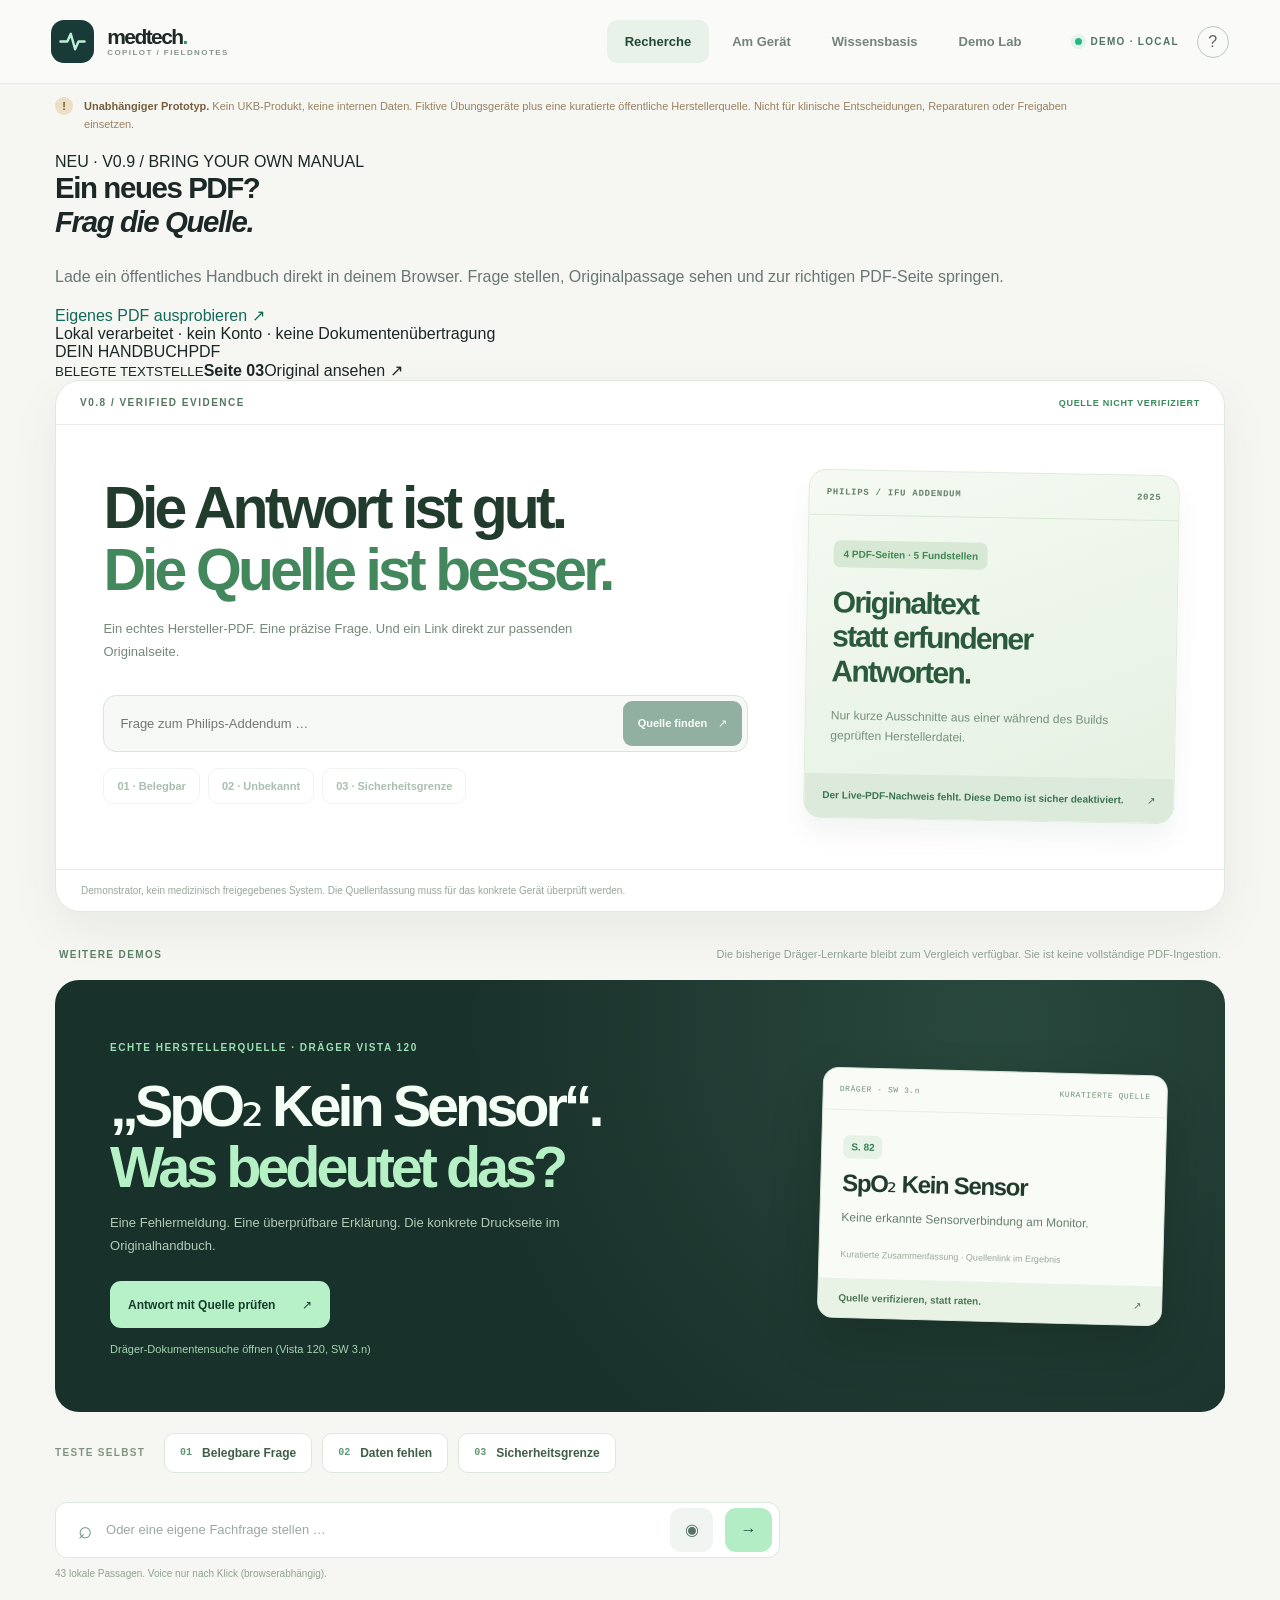
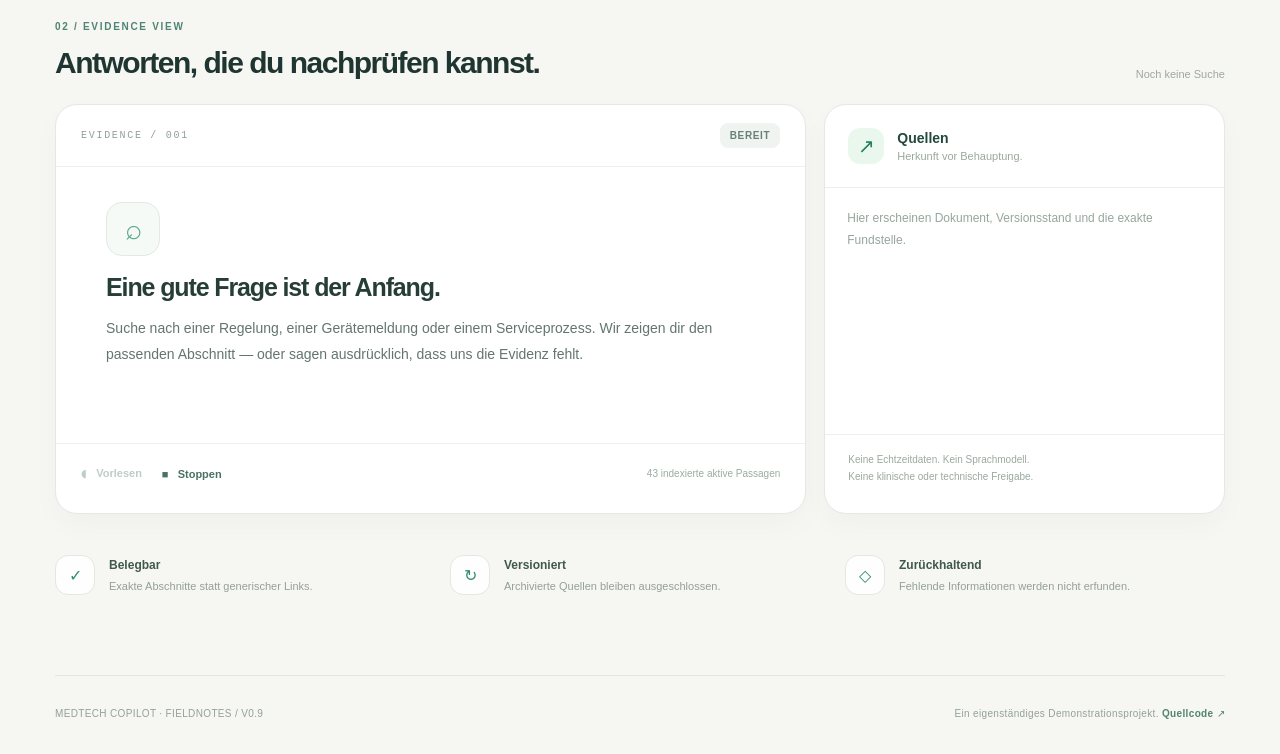
==== commit 5cc84517: "ux(v0.9): make local PDF upload the prominent first interaction on the homepage" ====
--- a/index.html
+++ b/index.html
@@ -11,6 +11,7 @@
 <link rel="stylesheet" href="./v6.css">
 <link rel="stylesheet" href="./v7.css">
 <link rel="stylesheet" href="./v8.css">
+<link rel="stylesheet" href="./entry9.css">
 <script defer src="./src/retrieval.js"></script>
 <script defer src="./src/scenarios.js"></script>
 <script defer src="./src/pdf_evidence.js"></script>
@@ -39,6 +40,17 @@
     <div class="safety-strip" role="note"><span class="safety-mark">!</span><span><strong>Unabhängiger Prototyp.</strong> Kein UKB-Produkt, keine internen Daten. Fiktive Übungsgeräte plus eine kuratierte öffentliche Herstellerquelle. Nicht für klinische Entscheidungen, Reparaturen oder Freigaben einsetzen.</span></div>
 
     <section id="view-desk" class="view">
+      <section class="byom-launch" aria-labelledby="byomLaunchTitle">
+        <div class="byom-launch-copy">
+          <span class="byom-launch-label"><span class="byom-spark"></span> NEU · V0.9 / BRING YOUR OWN MANUAL</span>
+          <h2 id="byomLaunchTitle">Ein neues PDF?<br><em>Frag die Quelle.</em></h2>
+          <p>Lade ein öffentliches Handbuch direkt in deinem Browser. Frage stellen, Originalpassage sehen und zur richtigen PDF-Seite springen.</p>
+          <a class="byom-launch-button" href="./upload.html">Eigenes PDF ausprobieren <span aria-hidden="true">↗</span></a>
+          <div class="byom-launch-privacy">Lokal verarbeitet · kein Konto · keine Dokumentenübertragung</div>
+        </div>
+        <div class="byom-launch-paper" aria-hidden="true"><div class="byom-paperhead"><span>DEIN HANDBUCH</span><span>PDF</span></div><div class="byom-paperline"></div><div class="byom-paperline short"></div><div class="byom-paperline"></div><div class="byom-paperquote"><small>BELEGTE TEXTSTELLE</small><strong>Seite 03</strong><span>Original ansehen ↗</span></div></div>
+      </section>
+
       <section class="pdf-proof" aria-label="V0.8 Original-PDF nachweisen">
         <div class="pdf-proof-top">
           <span class="pdf-kicker">V0.8 / VERIFIED EVIDENCE</span>
@@ -233,7 +245,7 @@
       </div>
       <div class="eval-board"><div><span class="eyebrow">QUALITY LAB</span><h2>Does it actually work?</h2><p>Automatisierte Fälle prüfen die Quellenwahl, den Umgang mit unbekannten Informationen und das Ausblenden alter Versionen. Kein medizinischer Abnahmetest.</p><button type="button" class="dark-button" id="runEvaluation">Tests ausführen <span>↗</span></button></div><div id="evaluationResult" class="eval-results"><span class="eval-idle">Awaiting evaluation<br><strong>— / —</strong></span></div></div>
     </section>
-    <footer class="footer"><span>MEDTECH COPILOT · FIELDNOTES / V0.8</span><span>Ein eigenständiges Demonstrationsprojekt. <a href="https://github.com/mikelninh/MEDTECH-COPILOT" target="_blank" rel="noopener noreferrer">Quellcode ↗</a></span></footer>
+    <footer class="footer"><span>MEDTECH COPILOT · FIELDNOTES / V0.9</span><span>Ein eigenständiges Demonstrationsprojekt. <a href="https://github.com/mikelninh/MEDTECH-COPILOT" target="_blank" rel="noopener noreferrer">Quellcode ↗</a></span></footer>
   </main>
   <nav class="mobile-nav" aria-label="Mobile Navigation"><button type="button" data-view="desk" class="active">⌕<small>Fragen</small></button><button type="button" data-view="field">▤<small>Gerät</small></button><button type="button" data-view="library">≡<small>Quellen</small></button><button type="button" data-view="lab">◇<small>Demo</small></button></nav>
 </div>
--- a/v8.css
+++ b/v8.css
@@ -0,0 +1,72 @@
+/* V0.8 / real source proof. Focused evidence-first interaction, no SaaS dashboard. */
+.pdf-proof{background:#fff;border:1px solid #e1e8e0;border-radius:25px;overflow:hidden;box-shadow:0 18px 52px rgba(15,52,34,.06)}
+.pdf-proof-top{display:flex;gap:12px;align-items:center;justify-content:space-between;padding:16px 24px;border-bottom:1px solid #e7ece6}
+.pdf-kicker{font-size:10px;letter-spacing:.15em;color:#54775f;font-weight:770}
+.pdf-load-status{font-size:9px;letter-spacing:.08em;font-weight:770;color:#3b895a}
+.pdf-proof-grid{display:grid;grid-template-columns:1.2fr .66fr;gap:28px;align-items:stretch;padding:clamp(25px,3.7vw,52px)}
+.pdf-proof-content{display:flex;flex-direction:column;align-items:flex-start;min-width:0}
+.pdf-proof-content h1{color:#213c2d;font-size:clamp(38px,4.6vw,66px);font-weight:650;line-height:1.05;letter-spacing:-.065em;margin:5px 0 17px}
+.pdf-proof-content h1 em{font-style:normal;color:#43885d}
+.pdf-proof-content>p{font-size:13px;color:#75897a;line-height:1.75;max-width:540px}
+.pdf-proof-search{display:flex;width:100%;max-width:645px;min-height:57px;background:#f6f9f5;border:1px solid #d6e6d8;border-radius:13px;overflow:hidden;margin:18px 0 16px;padding:5px}
+.pdf-proof-search input{flex:1;min-width:0;background:transparent;border:0;outline:0;padding:10px 11px;color:#294334;font-size:13px}
+.pdf-proof-search button{border:0;background:#1e5940;color:white;border-radius:9px;padding:12px 15px;white-space:nowrap;font-size:11px;font-weight:750}
+.pdf-proof-search button:hover:not(:disabled){background:#2b8052}
+.pdf-proof-search button span{margin-left:8px}
+.pdf-proof-actions{display:flex;gap:8px;flex-wrap:wrap}
+.pdf-proof-actions button{background:white;border:1px solid #dfe9df;border-radius:10px;color:#497354;padding:11px 13px;font-size:11px;font-weight:690}
+.pdf-proof-actions button:hover:not(:disabled){background:#eef7ee;border-color:#a3cdb0}
+.pdf-proof-paper{border-radius:18px;overflow:hidden;border:1px solid #dfebdd;background:linear-gradient(160deg,#f5faf2,#e4f0e2);display:flex;flex-direction:column;box-shadow:0 16px 26px rgba(26,67,37,.055);transform:rotate(1deg)}
+.pdf-paper-top{display:flex;justify-content:space-between;gap:9px;padding:17px;border-bottom:1px solid #d8e8d5;font:700 9px ui-monospace,monospace;letter-spacing:.08em;color:#648168}
+.pdf-paper-body{padding:25px 25px 28px;flex:1;display:flex;flex-direction:column;gap:18px}
+.pdf-paper-page{align-self:start;background:#d7e8d5;color:#418652;border-radius:7px;padding:8px 10px;font-size:10px;font-weight:800}
+.pdf-paper-body strong{font-size:clamp(25px,2.35vw,36px);letter-spacing:-.06em;line-height:1.14;color:#2b593c}
+.pdf-paper-body p{font-size:12px;color:#76917c;margin:auto 0 0}
+.pdf-paper-bottom{display:flex;justify-content:space-between;gap:8px;padding:15px 18px;background:#dbeadb;color:#3d7350;font-size:10px;font-weight:670;line-height:1.4}
+.pdf-footnote{border-top:1px solid #e8eee5;padding:15px 25px;font-size:10px;color:#98a69a}
+.pdf-results{background:#fafdfa;border-top:1px solid #e4eee2;scroll-margin-top:20px}
+.pdf-results-top{display:flex;justify-content:space-between;align-items:center;gap:8px;padding:18px 25px;border-bottom:1px solid #e7efe6;font:700 10px ui-monospace,monospace;letter-spacing:.1em;color:#708976}
+.pdf-answer-status{font:750 10px -apple-system,BlinkMacSystemFont,"Segoe UI",sans-serif;letter-spacing:.03em;background:#e5f4e7;color:#2f8553;padding:7px 10px;border-radius:7px}
+.pdf-answer-status.unknown{background:#fff2df;color:#90662d}.pdf-answer-status.blocked{background:#fae7e4;color:#9a4f46}
+.pdf-results-body{display:grid;grid-template-columns:1.1fr .86fr;gap:0}
+.pdf-answer,.pdf-evidence{padding:28px 30px;min-width:0}
+.pdf-answer h3{font-size:23px;color:#224634;letter-spacing:-.05em;margin:5px 0 14px}
+.pdf-answer p{font-size:14px;color:#627e69;line-height:1.75;max-width:640px}
+.pdf-mini-label{display:block;font-size:9px;letter-spacing:.13em;color:#56956d;font-weight:750;margin:22px 0 8px}
+.pdf-extract{margin:0;border-left:3px solid #8bc69b;padding:13px 16px;background:white;color:#335c41;line-height:1.7;font-size:12px}
+.pdf-evidence{border-left:1px solid #e4eee3;background:#f1f7ef}
+.pdf-evidence strong{display:block;font-size:15px;letter-spacing:-.025em;color:#315f42}
+.pdf-evidence p{font-size:11px;margin:10px 0;color:#68846e}
+.pdf-evidence .pdf-citation-version{color:#3c704e;font-weight:700}
+.pdf-document-link{display:inline-block;color:#1d7045;font-weight:750;border-bottom:1px solid #8fb49a;margin:12px 0;font-size:12px;padding-bottom:4px}
+.pdf-evidence small{display:block;color:#a0b0a1;font-family:ui-monospace,monospace;font-size:9px;overflow-wrap:anywhere}
+.pdf-secondary-title{display:flex;justify-content:space-between;gap:12px;align-items:center;margin:33px 4px 17px;font-size:10px;color:#94a599}
+.pdf-secondary-title span{font-weight:780;letter-spacing:.14em;color:#5c8166}
+.pdf-secondary-title p{margin:0;font-size:11px;color:#8fa292}
+@media(max-width:900px){
+.pdf-proof-grid{grid-template-columns:1fr .7fr;gap:14px;padding:26px}
+.pdf-paper-body{padding:19px}.pdf-paper-body strong{font-size:25px}
+}
+@media(max-width:700px){
+.pdf-proof{border-radius:20px}
+.pdf-proof-top{padding:14px 16px}.pdf-kicker,.pdf-load-status{font-size:9px}
+.pdf-proof-grid{grid-template-columns:1fr;padding:23px 19px;gap:20px}
+.pdf-proof-content h1{font-size:clamp(38px,9.5vw,55px);line-height:1.06}
+.pdf-proof-content>p{font-size:12px}
+.pdf-proof-search{margin:12px 0 14px}
+.pdf-proof-search input{font-size:12px}
+.pdf-proof-search button{font-size:11px;padding:11px}
+.pdf-proof-actions{display:grid;grid-template-columns:repeat(3,minmax(0,1fr));width:100%;gap:5px}
+.pdf-proof-actions button{padding:11px 5px;font-size:10px}
+.pdf-proof-paper{transform:none;min-height:0}
+.pdf-paper-top{padding:11px 14px}.pdf-paper-body{padding:13px 18px;gap:10px}
+.pdf-paper-body strong{font-size:24px}.pdf-paper-body p{font-size:11px}
+.pdf-paper-bottom{padding:12px 15px}
+.pdf-results-top{padding:16px}
+.pdf-results-body{grid-template-columns:1fr}
+.pdf-answer,.pdf-evidence{padding:21px}
+.pdf-evidence{border-left:0;border-top:1px solid #deebdf}
+.pdf-secondary-title{display:block;margin:26px 5px 17px}
+.pdf-secondary-title p{margin-top:8px}
+}
+@media(prefers-reduced-motion:reduce){.pdf-proof-paper{transform:none!important}}
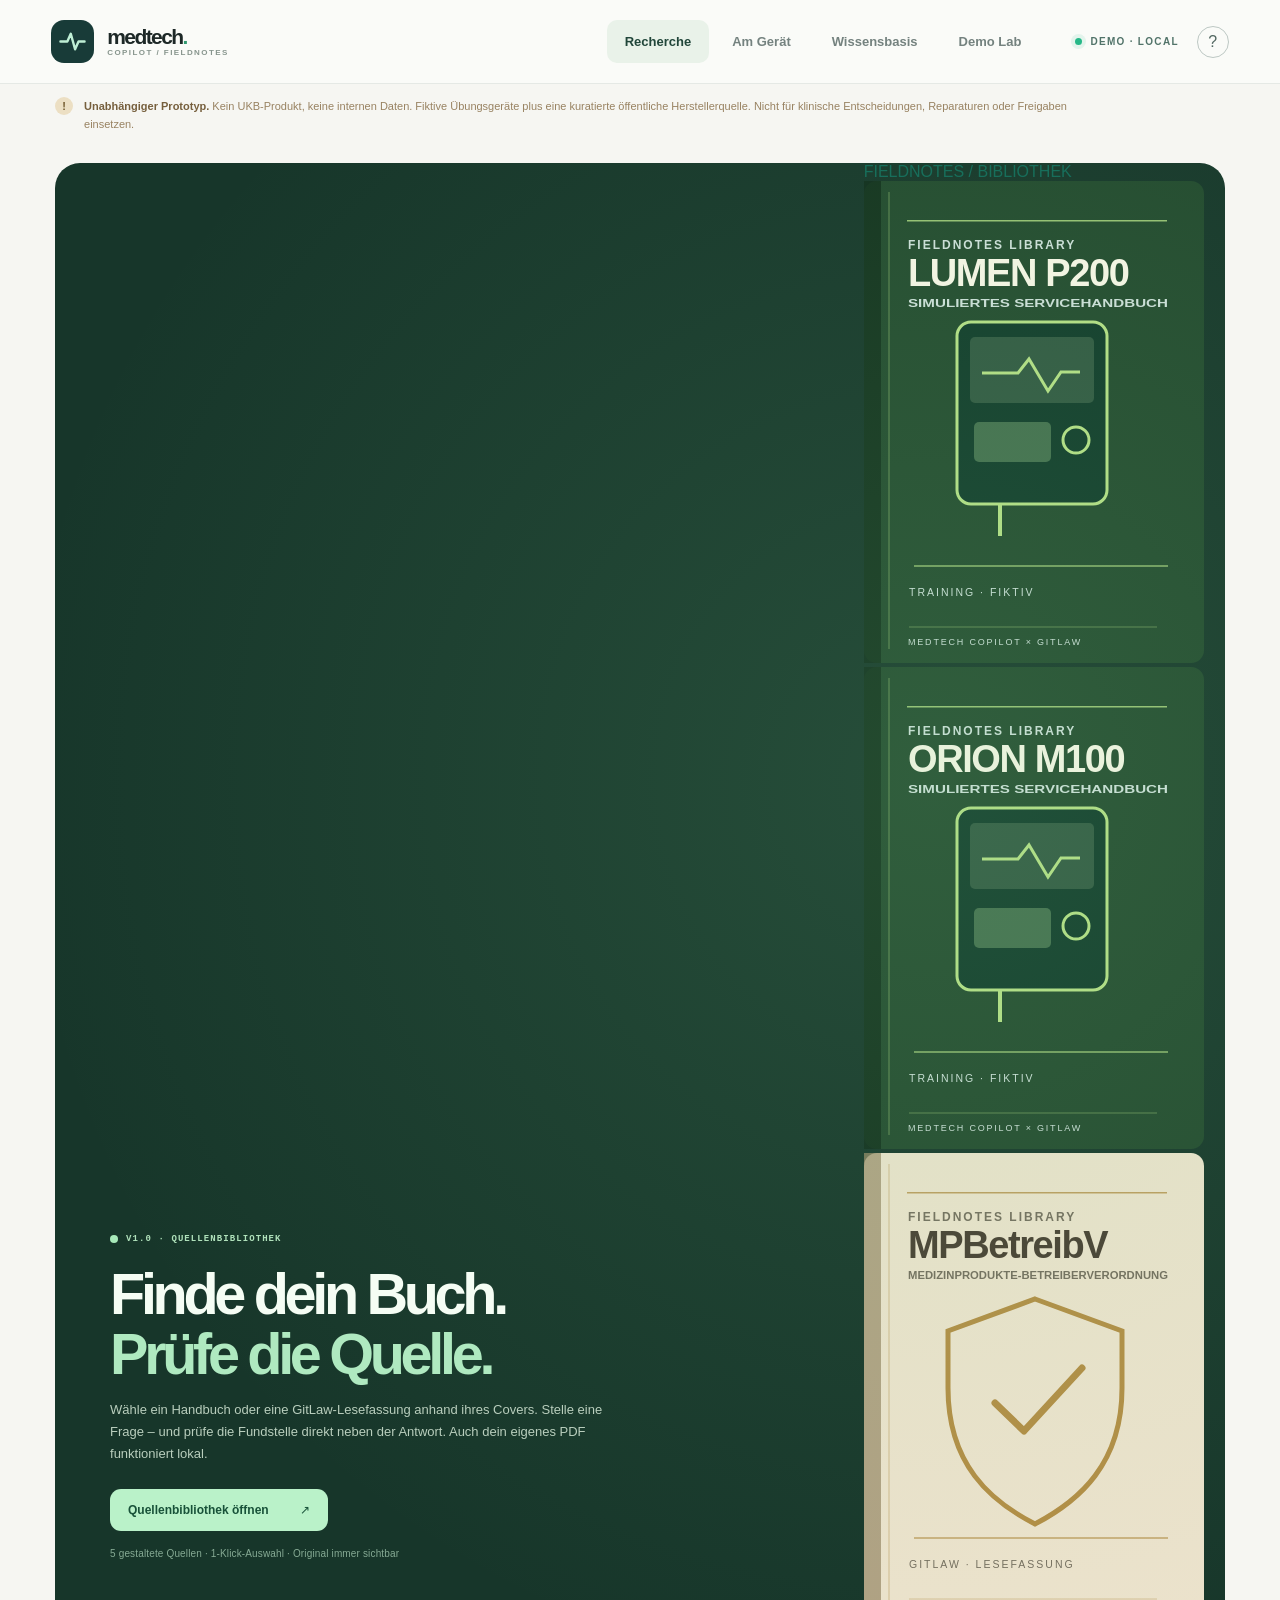
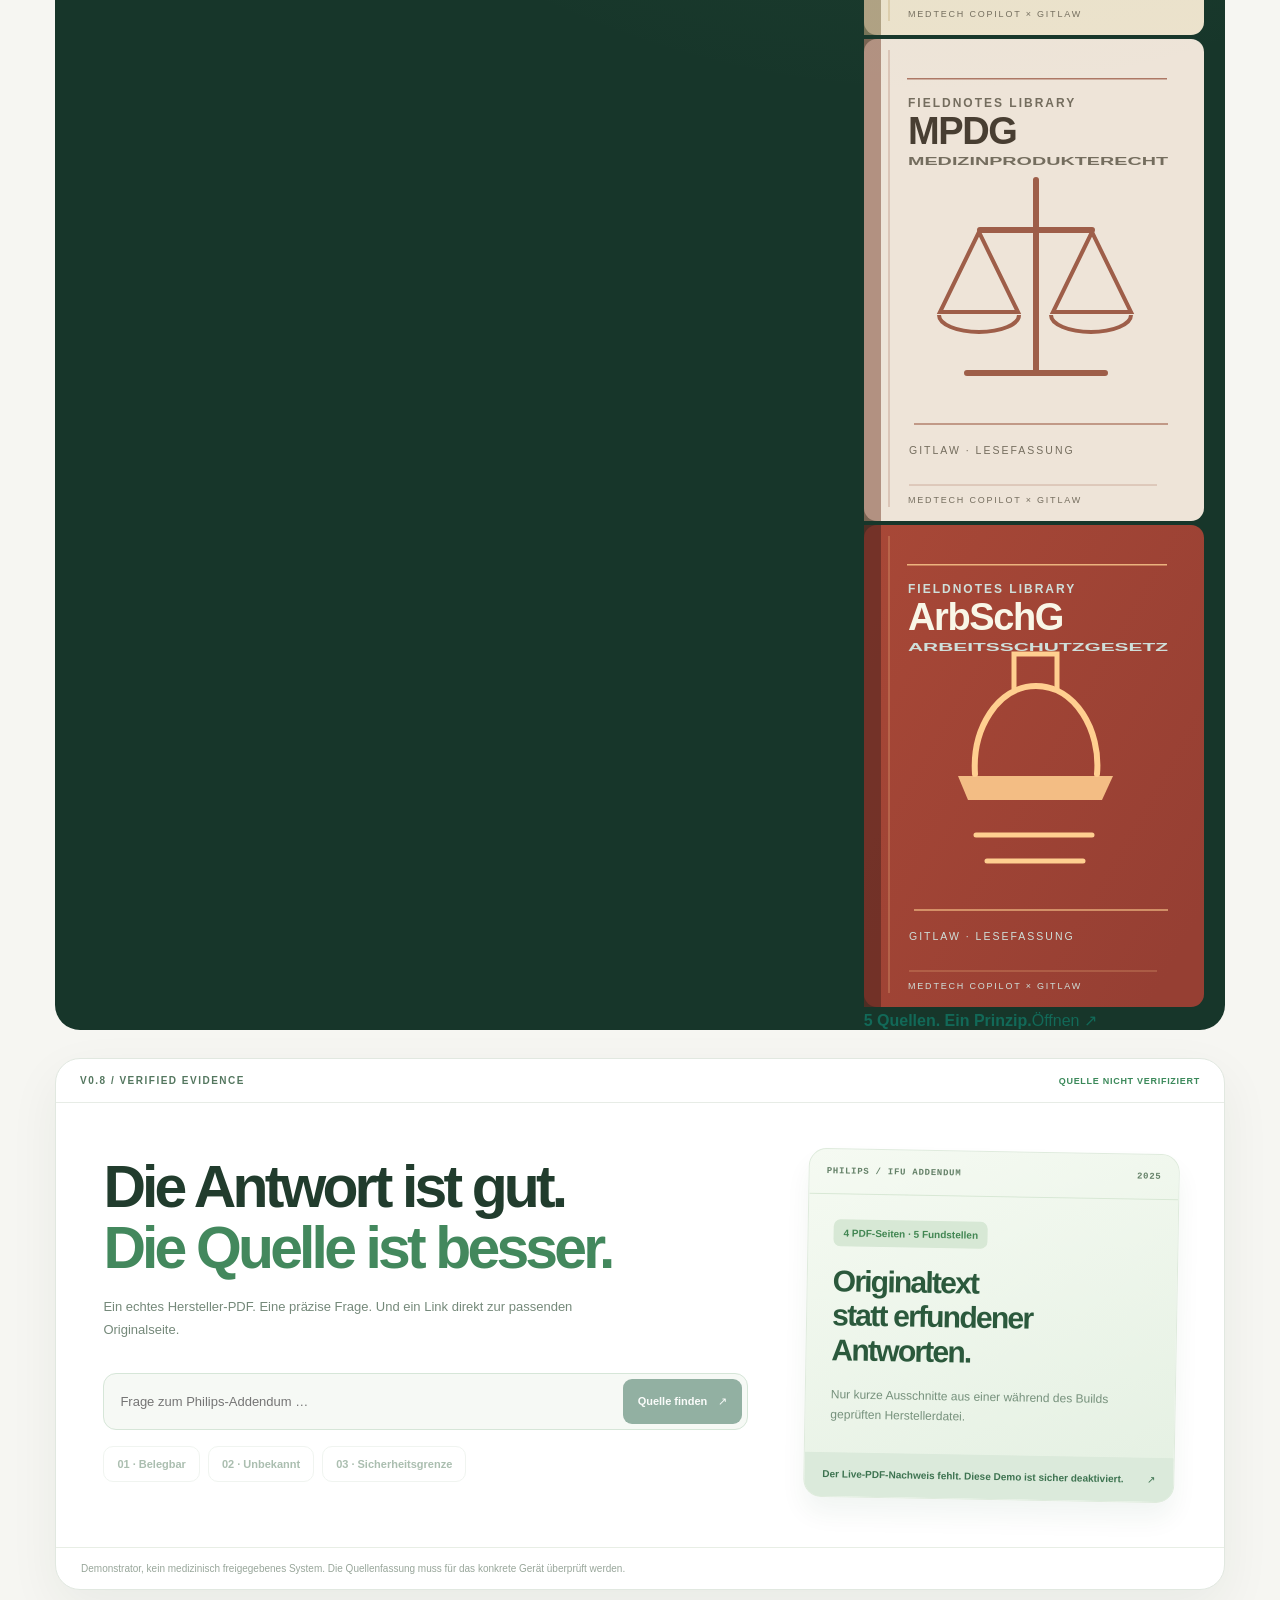
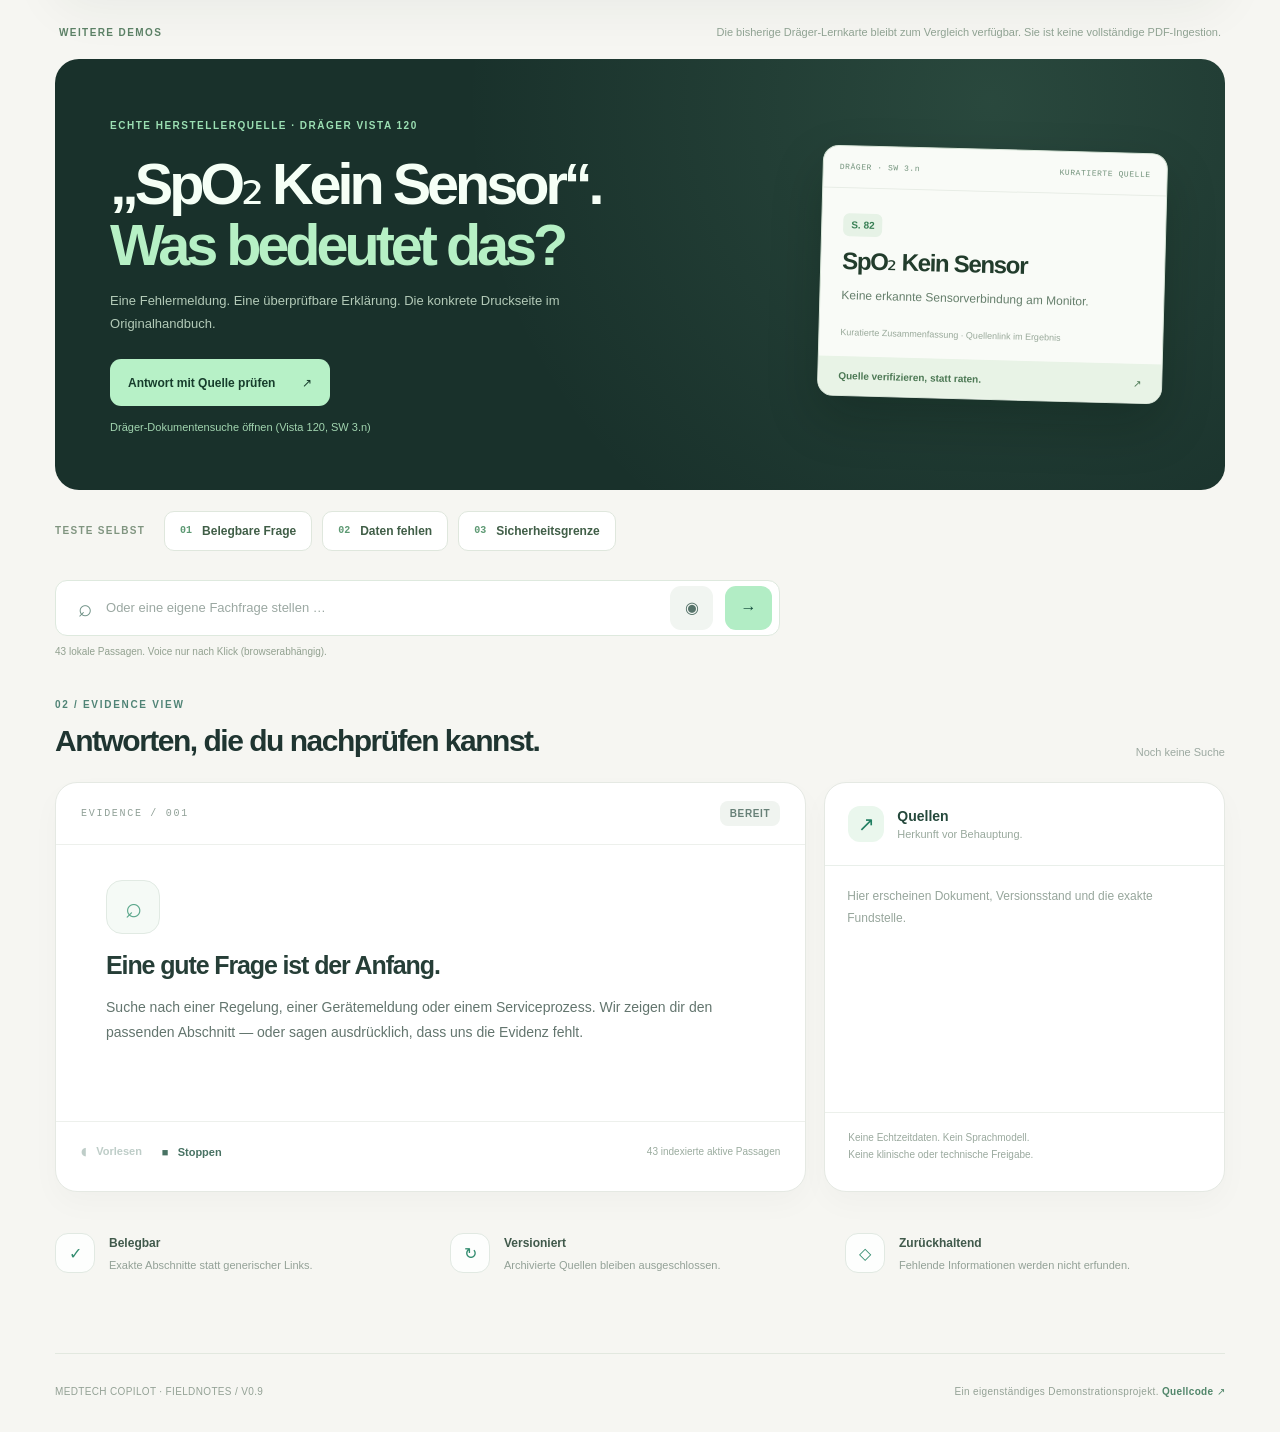
==== commit 2de91e8a: "feat: show five book covers at the main source-library entrance" ====
--- a/index.html
+++ b/index.html
@@ -42,13 +42,23 @@
     <section id="view-desk" class="view">
       <section class="byom-launch" aria-labelledby="byomLaunchTitle">
         <div class="byom-launch-copy">
-          <span class="byom-launch-label"><span class="byom-spark"></span> NEU · V0.9 / BRING YOUR OWN MANUAL</span>
-          <h2 id="byomLaunchTitle">Ein neues PDF?<br><em>Frag die Quelle.</em></h2>
-          <p>Lade ein öffentliches Handbuch direkt in deinem Browser. Frage stellen, Originalpassage sehen und zur richtigen PDF-Seite springen.</p>
-          <a class="byom-launch-button" href="./upload.html">Eigenes PDF ausprobieren <span aria-hidden="true">↗</span></a>
-          <div class="byom-launch-privacy">Lokal verarbeitet · kein Konto · keine Dokumentenübertragung</div>
-        </div>
-        <div class="byom-launch-paper" aria-hidden="true"><div class="byom-paperhead"><span>DEIN HANDBUCH</span><span>PDF</span></div><div class="byom-paperline"></div><div class="byom-paperline short"></div><div class="byom-paperline"></div><div class="byom-paperquote"><small>BELEGTE TEXTSTELLE</small><strong>Seite 03</strong><span>Original ansehen ↗</span></div></div>
+          <span class="byom-launch-label"><span class="byom-spark"></span> V1.0 · QUELLENBIBLIOTHEK</span>
+          <h2 id="byomLaunchTitle">Finde dein Buch.<br><em>Prüfe die Quelle.</em></h2>
+          <p>Wähle ein Handbuch oder eine GitLaw-Lesefassung anhand ihres Covers. Stelle eine Frage – und prüfe die Fundstelle direkt neben der Antwort. Auch dein eigenes PDF funktioniert lokal.</p>
+          <a class="byom-launch-button" href="./upload.html">Quellenbibliothek öffnen <span aria-hidden="true">↗</span></a>
+          <div class="byom-launch-privacy">5 gestaltete Quellen · 1-Klick-Auswahl · Original immer sichtbar</div>
+        </div>
+        <a href="./upload.html" class="byom-launch-shelf" aria-label="Quellenbibliothek mit fünf gestalteten Buchcovern öffnen">
+          <span class="byom-shelf-kicker">FIELDNOTES / BIBLIOTHEK</span>
+          <div class="byom-shelf-books" aria-hidden="true">
+            <img src="./covers/lumen.svg" alt="" width="340" height="482">
+            <img src="./covers/orion.svg" alt="" width="340" height="482">
+            <img src="./covers/mpbetreibv.svg" alt="" width="340" height="482">
+            <img src="./covers/mpdg.svg" alt="" width="340" height="482">
+            <img src="./covers/arbschg.svg" alt="" width="340" height="482">
+          </div>
+          <span class="byom-shelf-footer"><strong>5 Quellen. Ein Prinzip.</strong><span>Öffnen ↗</span></span>
+        </a>
       </section>
 
       <section class="pdf-proof" aria-label="V0.8 Original-PDF nachweisen">
--- a/entry9.css
+++ b/entry9.css
@@ -0,0 +1,23 @@
+/* V0.9 homepage invitation — distinct from the existing v0.8 research panel. */
+.byom-launch{display:grid;grid-template-columns:minmax(0,1.25fr) minmax(225px,.58fr);gap:30px;align-items:center;background:#17362a;border-radius:25px;color:#f5fdf4;min-height:355px;overflow:hidden;position:relative;margin:10px 0 28px}
+.byom-launch:before{content:"";position:absolute;inset:0;pointer-events:none;background:radial-gradient(circle at 75% 25%,rgba(126,216,147,.15),transparent 45%)}
+.byom-launch-copy{position:relative;padding:clamp(26px,4.5vw,55px);min-width:0}
+.byom-launch-label{display:flex;align-items:center;gap:8px;color:#b0e1bb;font:770 9px ui-monospace,monospace;letter-spacing:.12em}
+.byom-spark{width:8px;height:8px;background:#a7e9b9;border-radius:50%}
+.byom-launch h2{font-size:clamp(37px,4.5vw,61px);font-weight:700;line-height:1.04;letter-spacing:-.075em;margin:21px 0 14px}
+.byom-launch h2 em{font-style:normal;color:#afe9c0}
+.byom-launch p{max-width:510px;color:#b9cebd;font-size:13px;line-height:1.7;margin-bottom:24px}
+.byom-launch-button{display:inline-flex;align-items:center;gap:31px;padding:14px 18px;border-radius:11px;background:#baf2c9;color:#185239;text-decoration:none;font-weight:780;font-size:12px}
+.byom-launch-button:hover{background:#d1ffdb}
+.byom-launch-privacy{font-size:10px;color:#86aa94;margin-top:17px;letter-spacing:.015em}
+.byom-launch-paper{position:relative;transform:rotate(4deg);width:calc(100% - 31px);max-width:280px;min-height:251px;border-radius:13px;background:#f7fdf5;box-shadow:0 28px 45px rgba(0,9,0,.28);padding:18px;color:#315640}
+.byom-paperhead{display:flex;justify-content:space-between;font:750 9px ui-monospace,monospace;color:#6d9278;letter-spacing:.1em;margin-bottom:28px}
+.byom-paperline{width:100%;height:8px;border-radius:5px;background:#dceadd;margin:9px 0}
+.byom-paperline.short{width:68%}
+.byom-paperquote{background:#dcefe0;border-radius:9px;display:flex;flex-direction:column;gap:8px;padding:13px;margin-top:26px}
+.byom-paperquote small{color:#628e6e;font-size:9px;font-weight:760;letter-spacing:.11em}
+.byom-paperquote strong{font-size:27px;letter-spacing:-.06em}
+.byom-paperquote span{color:#46815b;font-size:10px}
+@media(max-width:790px){.byom-launch{grid-template-columns:1fr}.byom-launch-copy{padding:28px 25px 15px}.byom-launch h2{font-size:47px}.byom-launch-paper{margin:0 0 27px 30px;max-width:225px;min-height:0;transform:rotate(1deg)}.byom-paperhead{margin-bottom:13px}.byom-paperquote{margin-top:13px}}
+@media(max-width:480px){.byom-launch h2{font-size:clamp(39px,10.6vw,52px)}.byom-launch{border-radius:19px}.byom-launch-button{width:100%;justify-content:space-between}.byom-launch-label{font-size:8px}.byom-launch p{font-size:12px}}
+@media(prefers-reduced-motion:reduce){.byom-launch-paper{transform:none}}
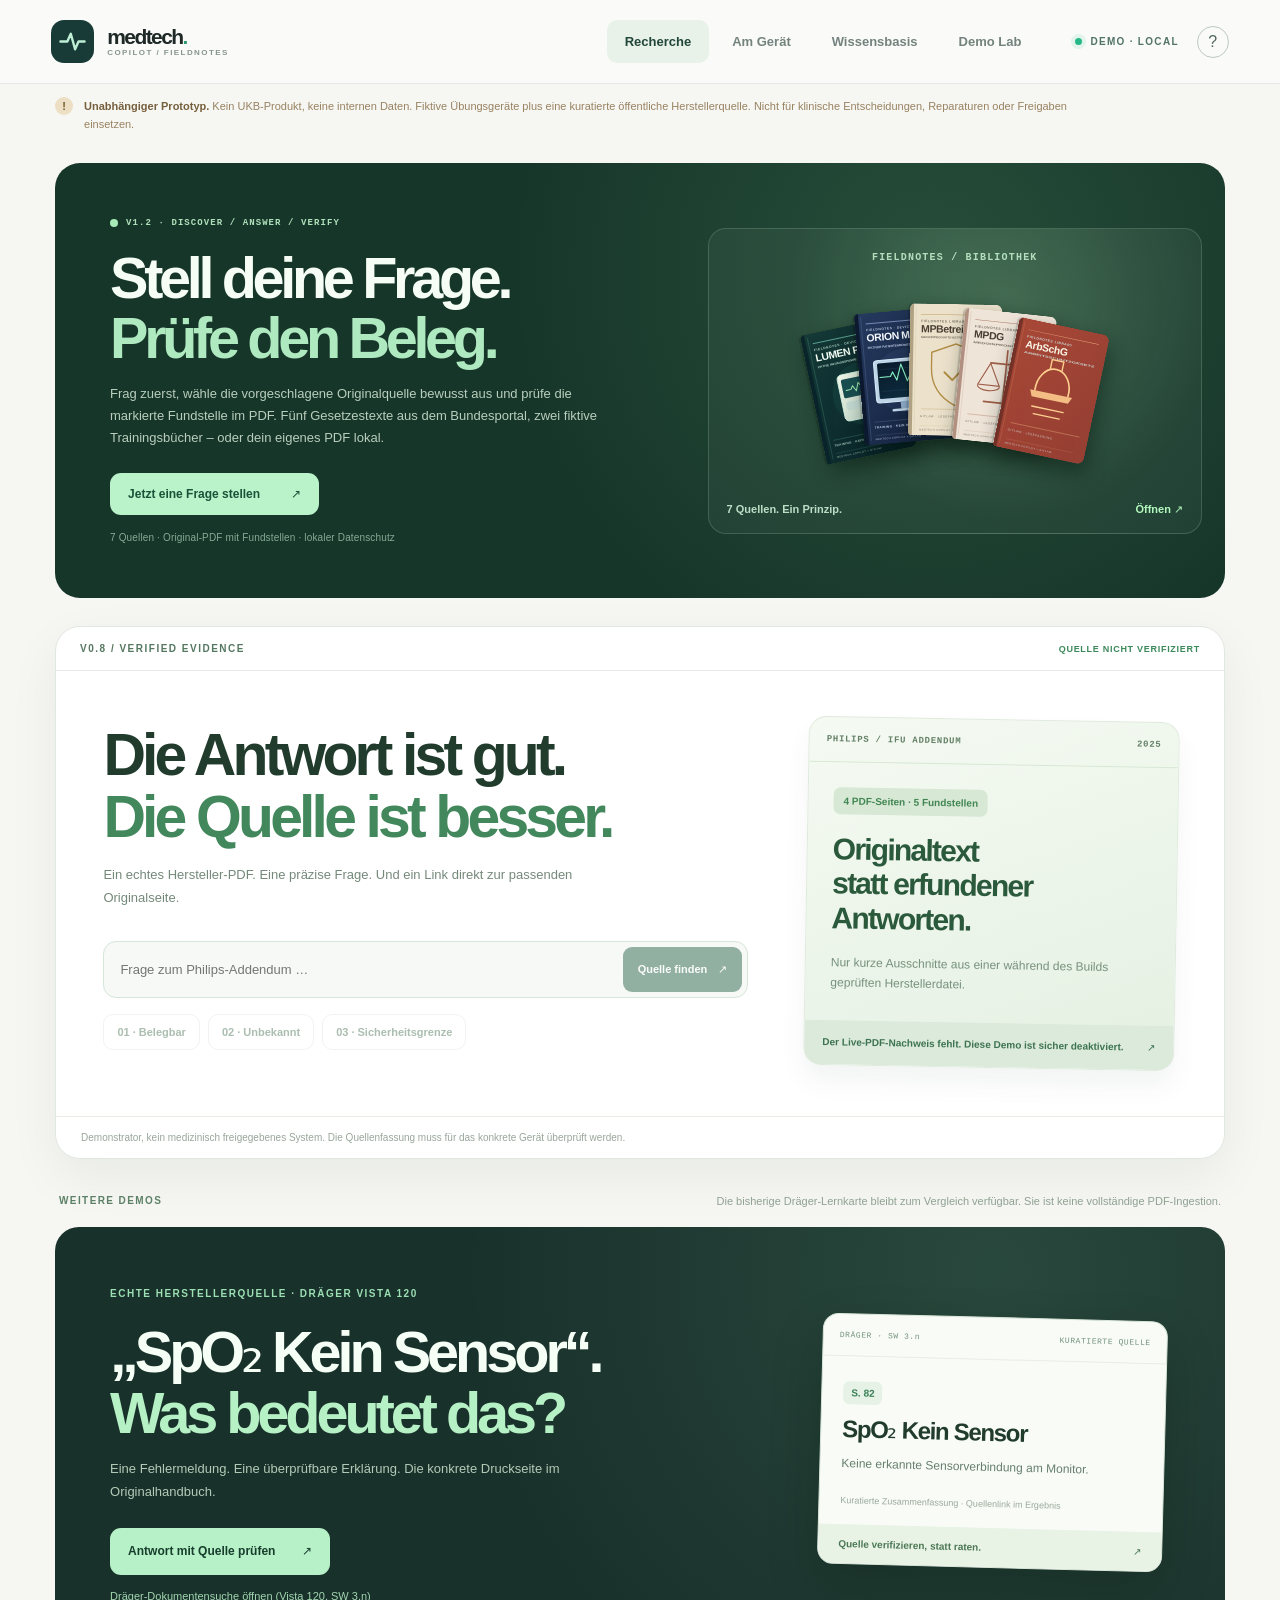
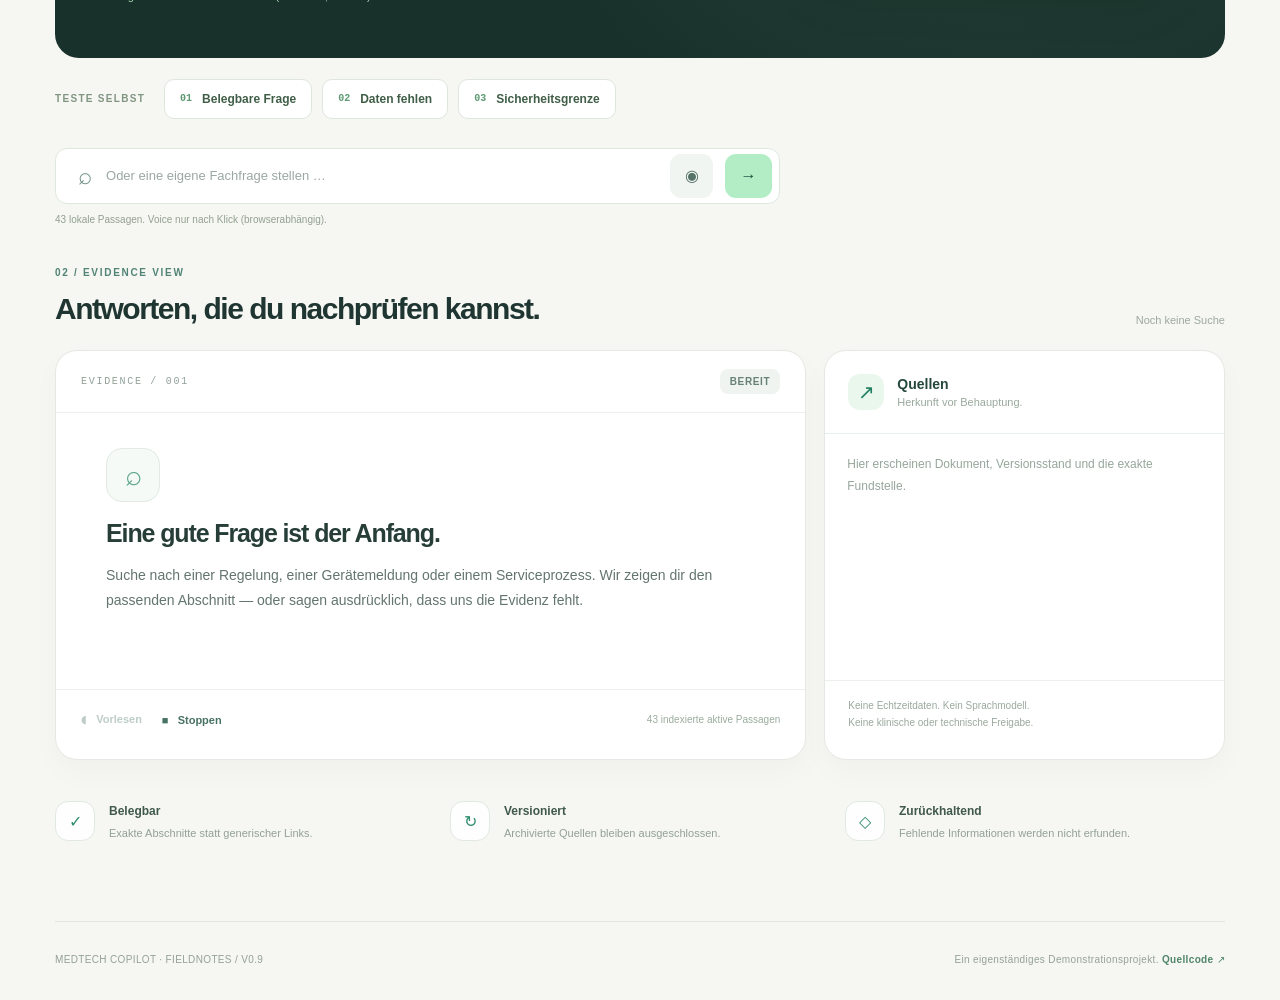
==== commit 88796083: "design(v12): update public homepage to question-first research and verified seven-source CTA" ====
--- a/index.html
+++ b/index.html
@@ -42,13 +42,13 @@
     <section id="view-desk" class="view">
       <section class="byom-launch" aria-labelledby="byomLaunchTitle">
         <div class="byom-launch-copy">
-          <span class="byom-launch-label"><span class="byom-spark"></span> V1.0 · QUELLENBIBLIOTHEK</span>
-          <h2 id="byomLaunchTitle">Finde dein Buch.<br><em>Prüfe die Quelle.</em></h2>
-          <p>Wähle ein Handbuch oder eine GitLaw-Lesefassung anhand ihres Covers. Stelle eine Frage – und prüfe die Fundstelle direkt neben der Antwort. Auch dein eigenes PDF funktioniert lokal.</p>
-          <a class="byom-launch-button" href="./upload.html">Quellenbibliothek öffnen <span aria-hidden="true">↗</span></a>
-          <div class="byom-launch-privacy">5 gestaltete Quellen · 1-Klick-Auswahl · Original immer sichtbar</div>
-        </div>
-        <a href="./upload.html" class="byom-launch-shelf" aria-label="Quellenbibliothek mit fünf gestalteten Buchcovern öffnen">
+          <span class="byom-launch-label"><span class="byom-spark"></span> V1.2 · DISCOVER / ANSWER / VERIFY</span>
+          <h2 id="byomLaunchTitle">Stell deine Frage.<br><em>Prüfe den Beleg.</em></h2>
+          <p>Frag zuerst, wähle die vorgeschlagene Originalquelle bewusst aus und prüfe die markierte Fundstelle im PDF. Fünf Gesetzestexte aus dem Bundesportal, zwei fiktive Trainingsbücher – oder dein eigenes PDF lokal.</p>
+          <a class="byom-launch-button" href="./upload.html">Jetzt eine Frage stellen <span aria-hidden="true">↗</span></a>
+          <div class="byom-launch-privacy">7 Quellen · Original-PDF mit Fundstellen · lokaler Datenschutz</div>
+        </div>
+        <a href="./upload.html" class="byom-launch-shelf" aria-label="Quellenrecherche mit sieben Quellen öffnen, fünf Buchcover als Vorschau">
           <span class="byom-shelf-kicker">FIELDNOTES / BIBLIOTHEK</span>
           <div class="byom-shelf-books" aria-hidden="true">
             <img src="./covers/lumen.svg" alt="" width="340" height="482">
@@ -57,7 +57,7 @@
             <img src="./covers/mpdg.svg" alt="" width="340" height="482">
             <img src="./covers/arbschg.svg" alt="" width="340" height="482">
           </div>
-          <span class="byom-shelf-footer"><strong>5 Quellen. Ein Prinzip.</strong><span>Öffnen ↗</span></span>
+          <span class="byom-shelf-footer"><strong>7 Quellen. Ein Prinzip.</strong><span>Öffnen ↗</span></span>
         </a>
       </section>
 
--- a/entry9.css
+++ b/entry9.css
@@ -21,3 +21,24 @@
 @media(max-width:790px){.byom-launch{grid-template-columns:1fr}.byom-launch-copy{padding:28px 25px 15px}.byom-launch h2{font-size:47px}.byom-launch-paper{margin:0 0 27px 30px;max-width:225px;min-height:0;transform:rotate(1deg)}.byom-paperhead{margin-bottom:13px}.byom-paperquote{margin-top:13px}}
 @media(max-width:480px){.byom-launch h2{font-size:clamp(39px,10.6vw,52px)}.byom-launch{border-radius:19px}.byom-launch-button{width:100%;justify-content:space-between}.byom-launch-label{font-size:8px}.byom-launch p{font-size:12px}}
 @media(prefers-reduced-motion:reduce){.byom-launch-paper{transform:none}}
+
+/* Source-first visual entry: book jackets replace the old generic PDF drawing. */
+.byom-launch{grid-template-columns:minmax(0,1.04fr) minmax(290px,.84fr);gap:12px}
+.byom-launch-shelf{position:relative;display:flex;flex-direction:column;gap:18px;justify-content:center;min-width:0;text-decoration:none;color:#ecf8e9;border:1px solid rgba(211,242,219,.17);border-radius:18px;background:radial-gradient(circle at 60% 24%,rgba(179,232,176,.17),transparent 58%),rgba(255,255,255,.045);padding:23px 18px 17px;margin:25px 23px 25px 0;transition:background .2s,transform .2s}
+.byom-launch-shelf:hover{background:rgba(255,255,255,.075);transform:translateY(-2px)}
+.byom-launch-shelf:focus-visible{outline:3px solid #c3f1c8;outline-offset:4px}
+.byom-shelf-kicker{font:700 10px ui-monospace,monospace;letter-spacing:.12em;color:#b4dfbe;text-align:center}
+.byom-shelf-books{display:flex;align-items:center;justify-content:center;min-height:204px;padding:9px 8px}
+.byom-shelf-books img{display:block;flex:0 0 auto;width:92px;height:132px;object-fit:cover;border-radius:5px 7px 7px 4px;box-shadow:4px 10px 20px rgba(2,19,10,.42),-2px 0 1px rgba(0,0,0,.17);margin-left:-43px;transform:rotate(-7deg);transition:transform .23s}
+.byom-shelf-books img:first-child{margin-left:0;transform:rotate(-12deg) translateY(8px)}
+.byom-shelf-books img:nth-child(2){transform:rotate(-5deg) translateY(-7px)}
+.byom-shelf-books img:nth-child(3){transform:rotate(1deg) translateY(-13px)}
+.byom-shelf-books img:nth-child(4){transform:rotate(6deg) translateY(-5px)}
+.byom-shelf-books img:nth-child(5){transform:rotate(12deg) translateY(8px)}
+.byom-launch-shelf:hover img{transform:rotate(0) translateY(-6px)}
+.byom-shelf-footer{display:flex;justify-content:space-between;gap:10px;align-items:center;color:#bddec6;font-size:11px}
+.byom-shelf-footer strong{font-weight:750}
+.byom-shelf-footer>span{color:#b3f8bd;font-weight:750}
+@media(max-width:790px){.byom-launch{grid-template-columns:1fr;gap:0}.byom-launch-shelf{margin:0 24px 26px;padding:19px 16px 14px}.byom-shelf-books{min-height:150px}.byom-shelf-books img{width:81px;height:116px;margin-left:-37px}}
+@media(max-width:480px){.byom-shelf-books img{width:69px;height:99px;margin-left:-30px}.byom-shelf-books{min-height:129px}}
+@media(prefers-reduced-motion:reduce){.byom-launch-shelf,.byom-shelf-books img{transition:none!important;transform:none!important}}
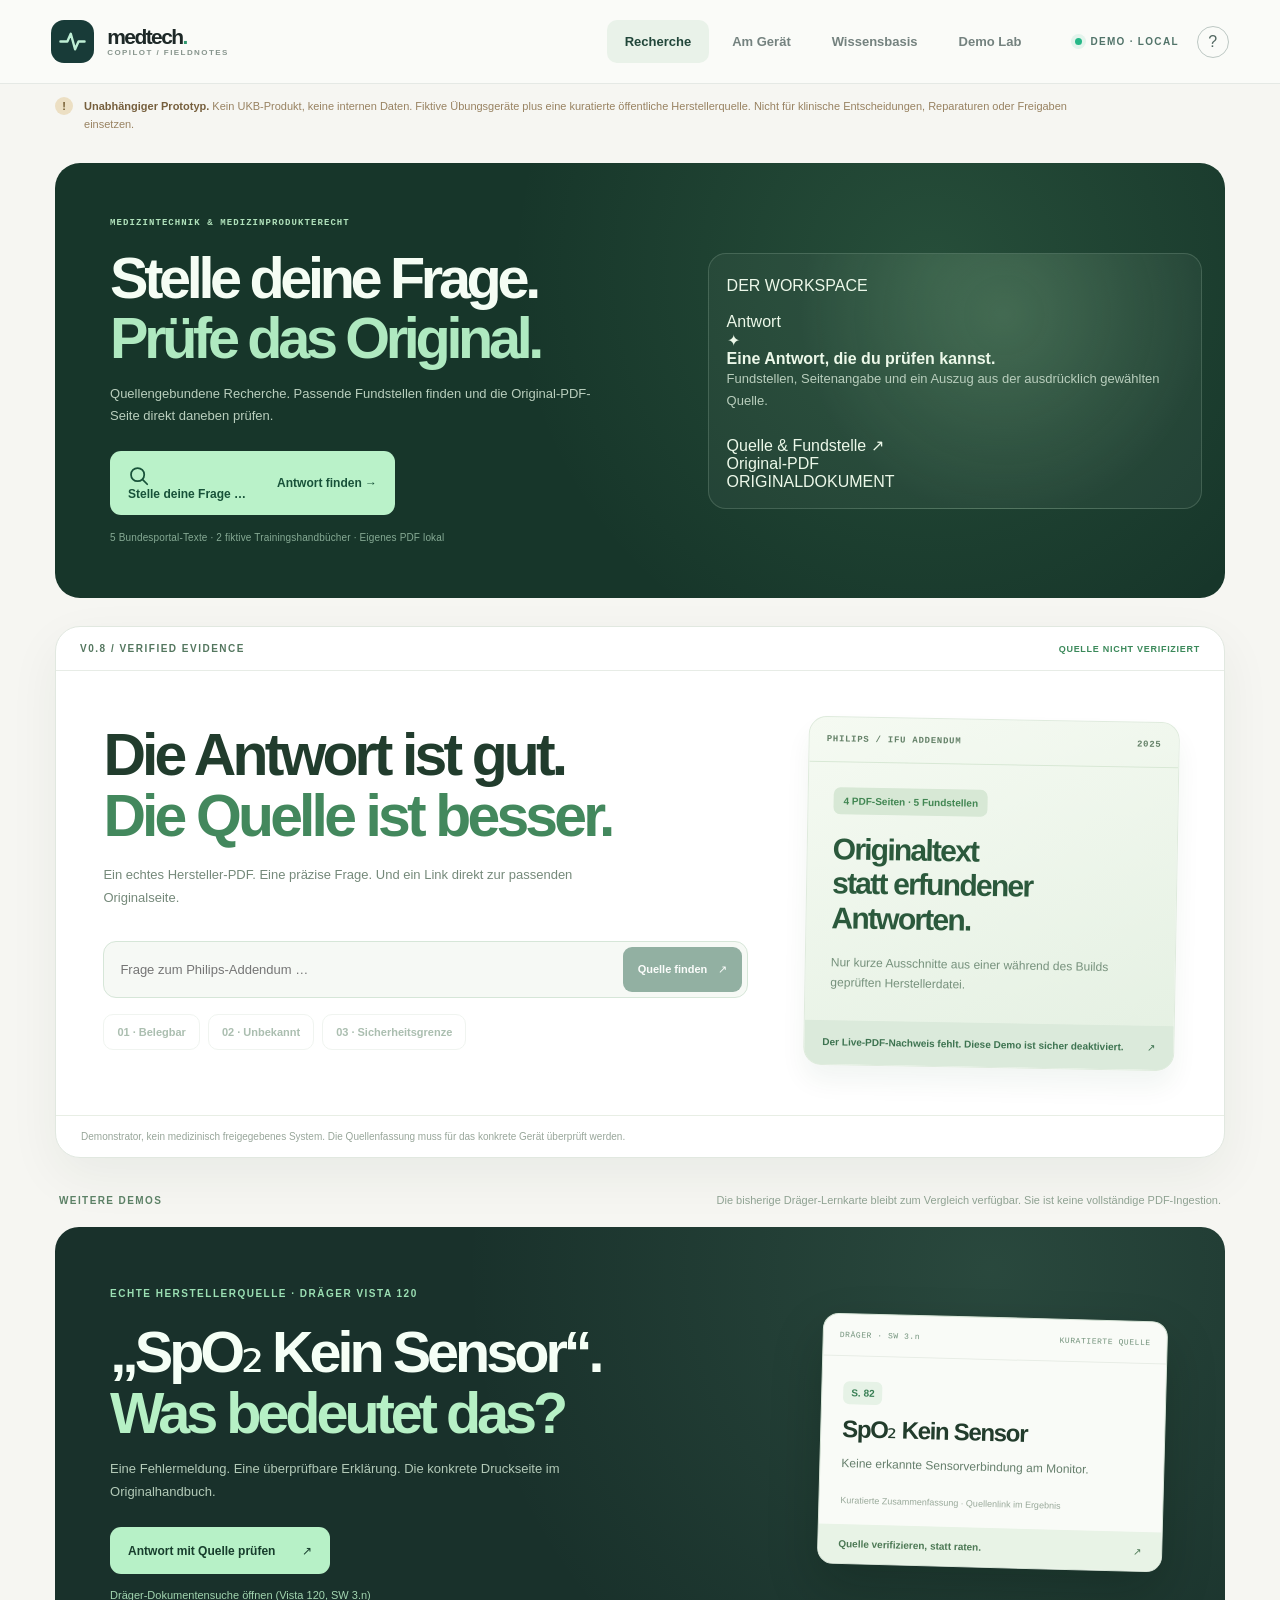
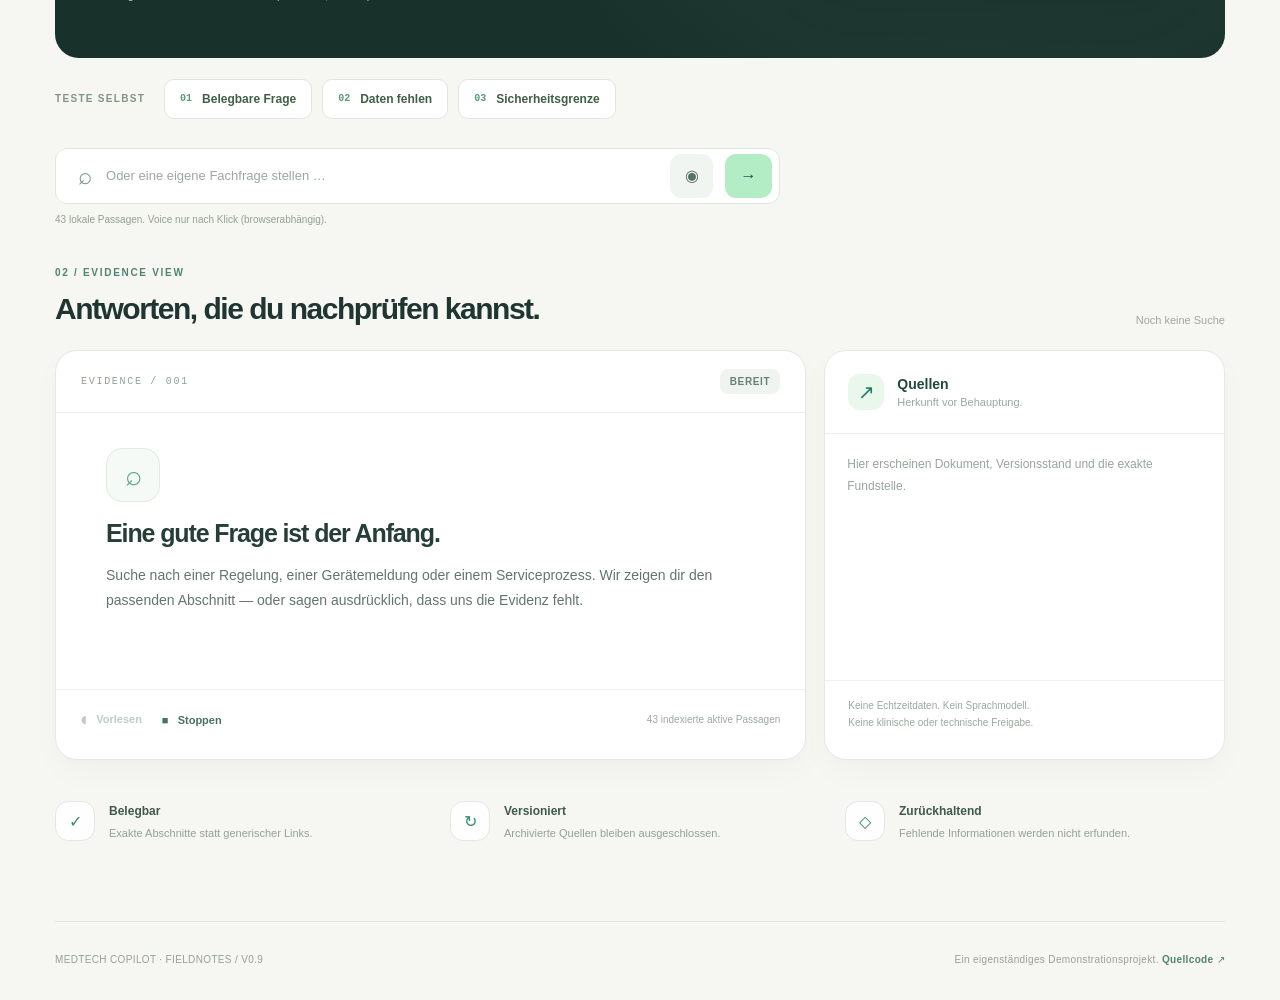
==== commit ba4bb2ce: "design(v3): align public homepage with minimal question-answer-original product experience" ====
--- a/index.html
+++ b/index.html
@@ -12,6 +12,7 @@
 <link rel="stylesheet" href="./v7.css">
 <link rel="stylesheet" href="./v8.css">
 <link rel="stylesheet" href="./entry9.css">
+<link rel="stylesheet" href="./v3-home.css">
 <script defer src="./src/retrieval.js"></script>
 <script defer src="./src/scenarios.js"></script>
 <script defer src="./src/pdf_evidence.js"></script>
@@ -42,22 +43,21 @@
     <section id="view-desk" class="view">
       <section class="byom-launch" aria-labelledby="byomLaunchTitle">
         <div class="byom-launch-copy">
-          <span class="byom-launch-label"><span class="byom-spark"></span> V1.2 · DISCOVER / ANSWER / VERIFY</span>
-          <h2 id="byomLaunchTitle">Stell deine Frage.<br><em>Prüfe den Beleg.</em></h2>
-          <p>Frag zuerst, wähle die vorgeschlagene Originalquelle bewusst aus und prüfe die markierte Fundstelle im PDF. Fünf Gesetzestexte aus dem Bundesportal, zwei fiktive Trainingsbücher – oder dein eigenes PDF lokal.</p>
-          <a class="byom-launch-button" href="./upload.html">Jetzt eine Frage stellen <span aria-hidden="true">↗</span></a>
-          <div class="byom-launch-privacy">7 Quellen · Original-PDF mit Fundstellen · lokaler Datenschutz</div>
-        </div>
-        <a href="./upload.html" class="byom-launch-shelf" aria-label="Quellenrecherche mit sieben Quellen öffnen, fünf Buchcover als Vorschau">
-          <span class="byom-shelf-kicker">FIELDNOTES / BIBLIOTHEK</span>
-          <div class="byom-shelf-books" aria-hidden="true">
-            <img src="./covers/lumen.svg" alt="" width="340" height="482">
-            <img src="./covers/orion.svg" alt="" width="340" height="482">
-            <img src="./covers/mpbetreibv.svg" alt="" width="340" height="482">
-            <img src="./covers/mpdg.svg" alt="" width="340" height="482">
-            <img src="./covers/arbschg.svg" alt="" width="340" height="482">
-          </div>
-          <span class="byom-shelf-footer"><strong>7 Quellen. Ein Prinzip.</strong><span>Öffnen ↗</span></span>
+          <span class="byom-launch-label">MEDIZINTECHNIK &amp; MEDIZINPRODUKTERECHT</span>
+          <h2 id="byomLaunchTitle">Stelle deine Frage.<br><em>Prüfe das Original.</em></h2>
+          <p>Quellengebundene Recherche. Passende Fundstellen finden und die Original-PDF-Seite direkt daneben prüfen.</p>
+          <a class="byom-launch-button v3-home-search" href="./upload.html" aria-label="Zum Recherche-Workspace mit Fragefeld">
+            <span class="v3-home-search-label"><svg width="22" height="22" viewBox="0 0 24 24" fill="none" aria-hidden="true"><circle cx="10.5" cy="10.5" r="7.2" stroke="currentColor" stroke-width="1.9"/><path d="m16 16 5 5" stroke="currentColor" stroke-width="1.9" stroke-linecap="round"/></svg>Stelle deine Frage …</span>
+            <strong>Antwort finden <span aria-hidden="true">→</span></strong>
+          </a>
+          <div class="byom-launch-privacy">5 Bundesportal-Texte · 2 fiktive Trainingshandbücher · Eigenes PDF lokal</div>
+        </div>
+        <a href="./upload.html" class="byom-launch-shelf v3-home-preview" aria-label="Recherche-Workspace öffnen, Beispielvorschau für Antwort und Original nebeneinander">
+          <span class="v3-preview-heading">DER WORKSPACE</span>
+          <div class="v3-preview-grid">
+            <div class="v3-preview-answer"><span class="v3-preview-panel-label"><span></span> Antwort</span><div class="v3-preview-glyph">✦</div><strong>Eine Antwort, die du prüfen kannst.</strong><p>Fundstellen, Seitenangabe und ein Auszug aus der ausdrücklich gewählten Quelle.</p><div class="v3-preview-source">Quelle &amp; Fundstelle <span>↗</span></div></div>
+            <div class="v3-preview-pdf"><span class="v3-preview-panel-label"><span></span> Original-PDF</span><div class="v3-preview-paper"><span>ORIGINALDOKUMENT</span><div class="v3-preview-line thick"></div><div class="v3-preview-line"></div><div class="v3-preview-line highlighted"></div><div class="v3-preview-line short"></div><div class="v3-preview-line"></div><div class="v3-preview-line short"></div></div></div>
+          </div>
         </a>
       </section>
 
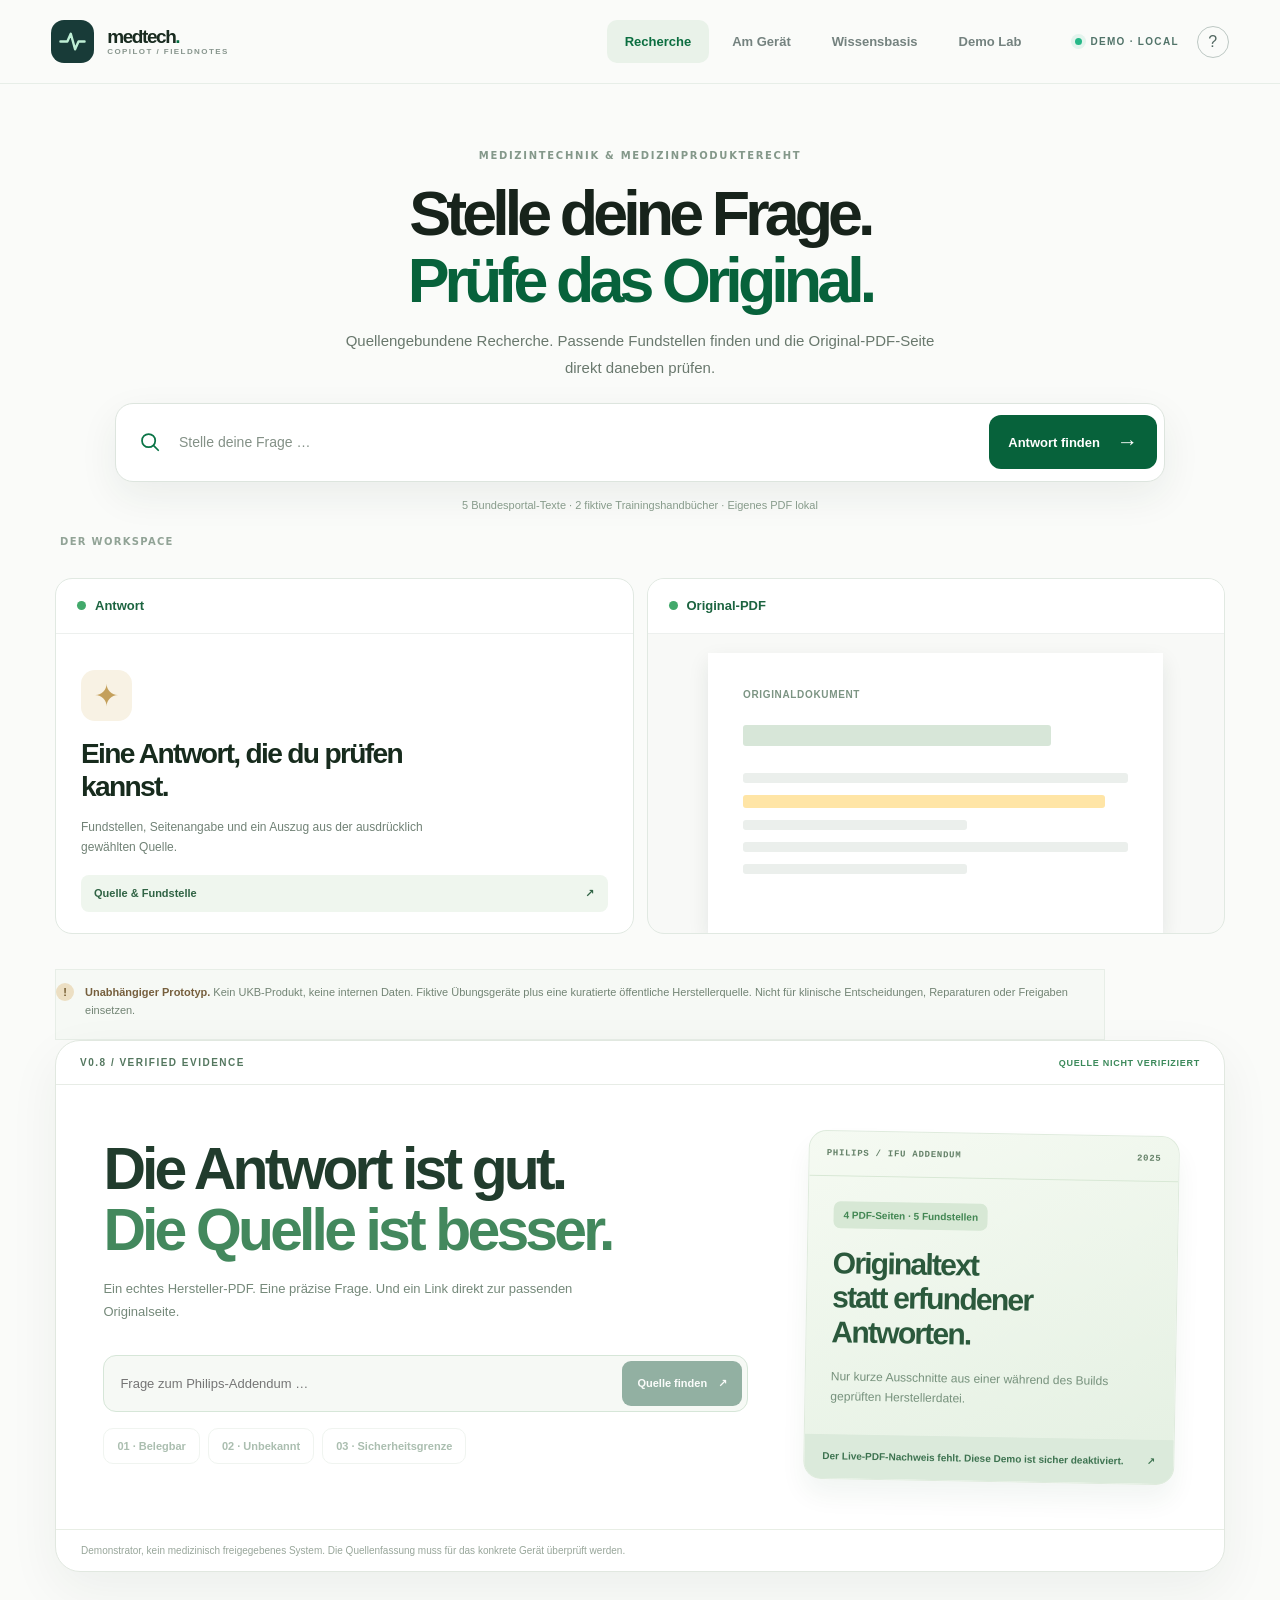
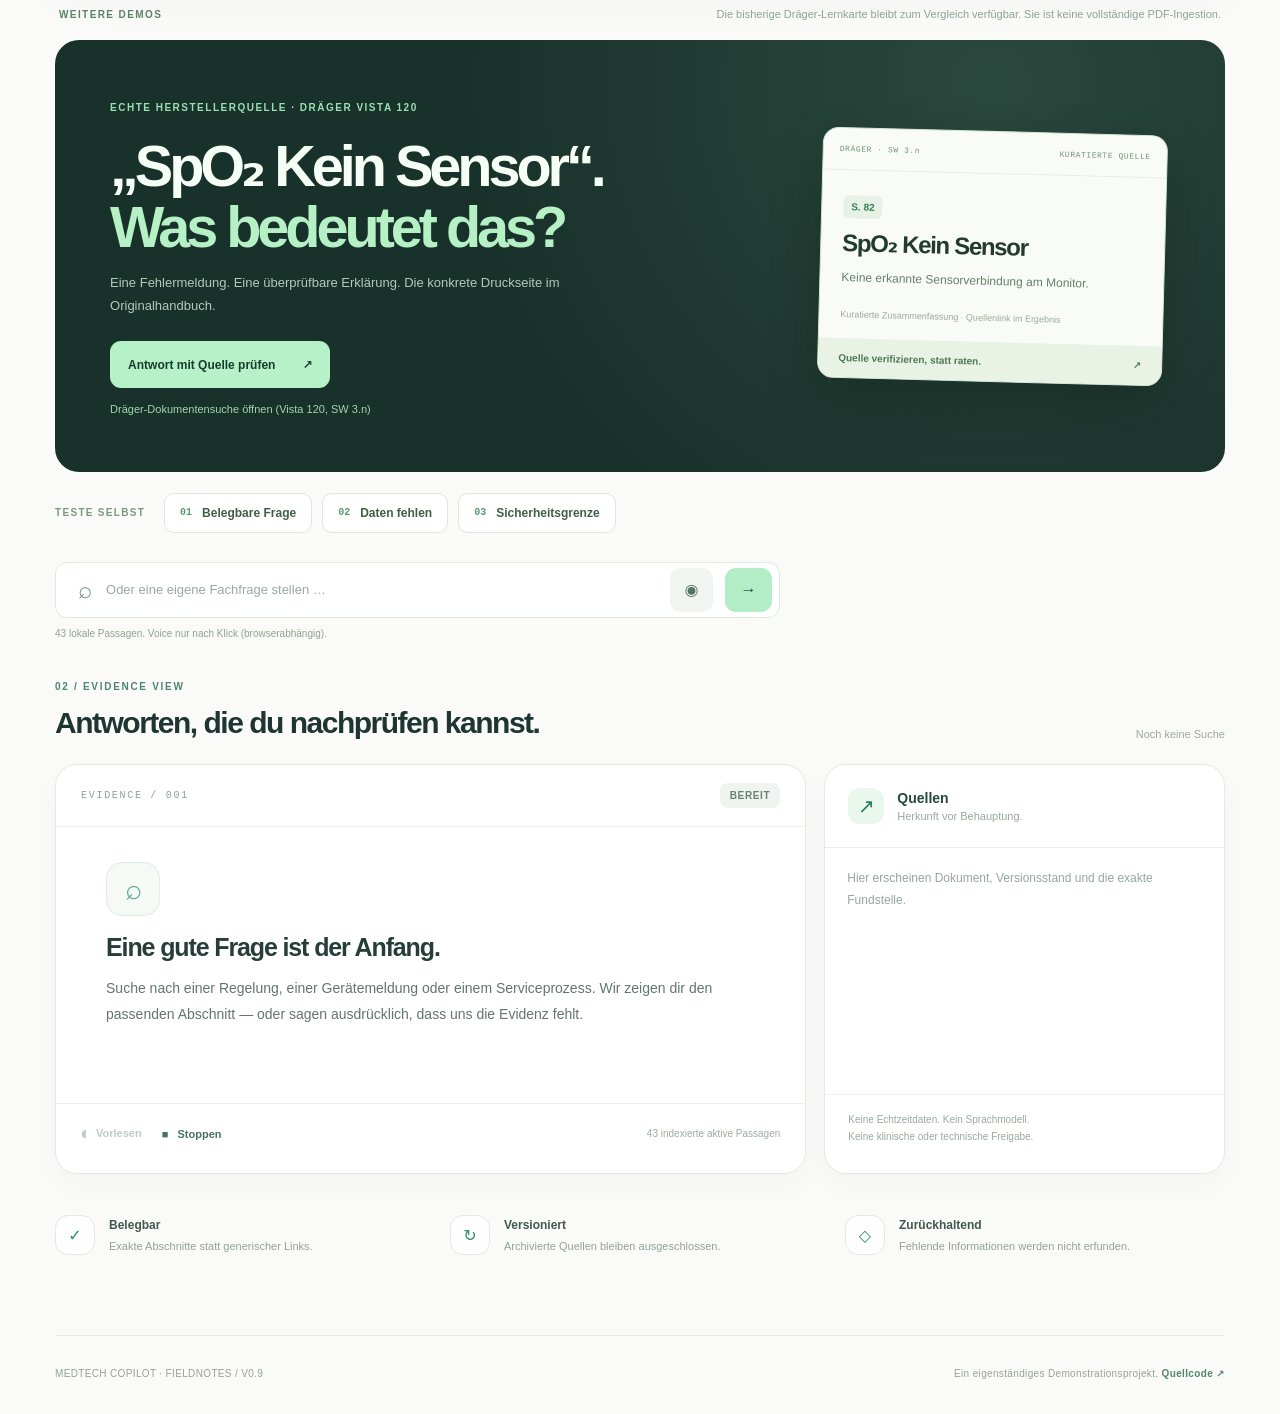
==== commit aaf7004e: "refine(v3): reduce above-the-fold whitespace and bring real answer/PDF workspace into view sooner" ====
--- a/index.html
+++ b/index.html
@@ -38,7 +38,7 @@
     </div>
   </header>
   <main id="main">
-    <div class="safety-strip" role="note"><span class="safety-mark">!</span><span><strong>Unabhängiger Prototyp.</strong> Kein UKB-Produkt, keine internen Daten. Fiktive Übungsgeräte plus eine kuratierte öffentliche Herstellerquelle. Nicht für klinische Entscheidungen, Reparaturen oder Freigaben einsetzen.</span></div>
+
 
     <section id="view-desk" class="view">
       <section class="byom-launch" aria-labelledby="byomLaunchTitle">
@@ -60,6 +60,7 @@
           </div>
         </a>
       </section>
+      <div class="safety-strip" role="note"><span class="safety-mark">!</span><span><strong>Unabhängiger Prototyp.</strong> Kein UKB-Produkt, keine internen Daten. Fiktive Übungsgeräte plus eine kuratierte öffentliche Herstellerquelle. Nicht für klinische Entscheidungen, Reparaturen oder Freigaben einsetzen.</span></div>
 
       <section class="pdf-proof" aria-label="V0.8 Original-PDF nachweisen">
         <div class="pdf-proof-top">
--- a/v3-home.css
+++ b/v3-home.css
@@ -0,0 +1,66 @@
+/* Homepage V3 — match the chosen Minimal Product direction C.
+ * Existing additional demos remain in their original areas and functional.
+ */
+:root{--v3-ink:#15231a;--v3-green:#07623b;--v3-border:#e5ebe5}
+body{background:#fafbf9;color:var(--v3-ink);font-family:Inter,"Segoe UI",Arial,system-ui,sans-serif}
+.global-nav{background:#fafbf9;border-color:#e7eee8}
+.identity-text>strong{font-size:19px;color:#192b20}
+.identity-accent{color:#036e40}
+.nav-tabs button.active{color:#0b6e40}
+.safety-strip{background:#f6f9f5;border:1px solid #e7eee7;color:#728474;font-size:11px}
+.byom-launch{background:transparent!important;max-width:1320px;display:flex!important;flex-direction:column;gap:0!important;min-height:0!important;border:0!important;border-radius:0!important;overflow:visible!important;margin:10px auto 35px!important;box-shadow:none!important;color:var(--v3-ink)!important;text-align:center}
+.byom-launch:before{display:none!important}
+.byom-launch-copy{padding:clamp(30px,4vw,56px) clamp(10px,3vw,35px) 25px!important;width:100%;max-width:1120px;margin:auto}
+.byom-launch-label{display:inline-block!important;font:760 10px system-ui,sans-serif!important;letter-spacing:.17em;color:#84988a!important}
+.byom-launch h2{font-family:Inter,"Segoe UI",Arial,system-ui,sans-serif;font-size:clamp(44px,4.9vw,70px)!important;font-weight:790!important;letter-spacing:-.078em!important;line-height:1.07!important;margin:17px 0 14px!important;color:#17231b!important}
+.byom-launch h2 em{color:var(--v3-green)!important;font-style:normal!important}
+.byom-launch p{margin:0 auto 22px!important;max-width:620px!important;font-size:15px!important;line-height:1.75!important;color:#69786d!important}
+.v3-home-search{display:flex!important;align-items:center!important;gap:10px!important;justify-content:space-between!important;width:100%;max-width:1080px;margin:0 auto;padding:7px 7px 7px 23px!important;background:#fff!important;border:1px solid #dde5de;border-radius:18px!important;min-height:79px;box-shadow:0 14px 39px rgba(35,54,40,.07)!important;transition:border-color .2s,box-shadow .2s!important}
+.v3-home-search:hover{background:#fff!important;border-color:#91b99e!important;box-shadow:0 16px 45px rgba(27,64,40,.11)!important}
+.v3-home-search-label{display:flex;align-items:center;gap:18px;min-width:0;color:#849187;font-size:14px;font-weight:500}
+.v3-home-search-label svg{color:#0a7446;flex-shrink:0}
+.v3-home-search strong{white-space:nowrap;display:flex;gap:17px;align-items:center;justify-content:center;min-height:54px;padding:0 19px;background:var(--v3-green);color:white;border-radius:12px;font-size:13px;font-weight:750}
+.v3-home-search strong>span{font-size:21px;font-weight:400}
+.byom-launch-privacy{margin:17px auto 0!important;color:#879b8b!important;letter-spacing:0!important;font-size:11px!important;font-weight:500}
+.v3-home-preview{display:flex!important;flex-direction:column;max-width:1190px;width:100%;margin:0 auto!important;padding:0!important;border:0!important;background:transparent!important;text-decoration:none;color:#233e2c;box-shadow:none!important;transform:none!important;transition:none!important}
+.v3-home-preview:hover{background:transparent!important;transform:none!important}
+.v3-preview-heading{font:760 10px system-ui,sans-serif;letter-spacing:.13em;color:#91a396;text-align:left;margin:0 0 13px;padding-left:5px}
+.v3-preview-grid{display:grid;grid-template-columns:1fr 1fr;gap:13px}
+.v3-preview-answer,.v3-preview-pdf{min-height:330px;background:#fff;border:1px solid #e1e9e2;border-radius:17px;overflow:hidden;text-align:left}
+.v3-preview-panel-label{display:flex;align-items:center;gap:9px;border-bottom:1px solid #edf0ee;font-size:13px;font-weight:750;color:#1c6440;height:55px;padding:0 21px}
+.v3-preview-panel-label>span{display:block;width:9px;height:9px;border-radius:50%;background:#42a96b}
+.v3-preview-answer{padding-bottom:20px}
+.v3-preview-glyph{display:grid;place-items:center;width:51px;height:51px;background:#f8f2e4;border-radius:14px;color:#c4a05b;font-size:30px;margin:36px 25px 16px}
+.v3-preview-answer>strong{display:block;color:#172b1d;font-size:clamp(22px,2.2vw,32px);line-height:1.19;letter-spacing:-.06em;margin:0 25px 13px;max-width:360px}
+.v3-preview-answer>p{max-width:375px!important;font-size:12px!important;color:#718276!important;line-height:1.7!important;margin:0 25px 17px!important}
+.v3-preview-source{display:flex;justify-content:space-between;align-items:center;gap:9px;background:#eff6ee;border-radius:8px;color:#306344;font-size:11px;font-weight:750;padding:12px 13px;margin:0 25px}
+.v3-preview-pdf{background:#f8f9f7}
+.v3-preview-pdf>.v3-preview-panel-label{background:#fff}
+.v3-preview-paper{background:#fff;box-shadow:0 8px 20px rgba(22,41,29,.09);width:79%;margin:19px auto 0;min-height:280px;padding:36px 35px;color:#8da193}
+.v3-preview-paper>span{display:block;font-size:10px;letter-spacing:.065em;font-weight:760;color:#7c9483;margin-bottom:25px}
+.v3-preview-line{height:10px;background:#ebefec;border-radius:3px;margin:12px 0;width:100%}
+.v3-preview-line.thick{height:21px;background:#d7e6d8;width:80%;margin-bottom:27px}
+.v3-preview-line.short{width:58%}
+.v3-preview-line.highlighted{background:#ffe5a6;height:13px;width:94%}
+@media(max-width:850px){
+ .byom-launch-copy{padding:39px 8px 25px!important}
+ .byom-launch h2{font-size:clamp(42px,7vw,68px)!important}
+ .v3-preview-answer,.v3-preview-pdf{min-height:288px}
+ .v3-preview-glyph{margin-top:26px}
+}
+@media(max-width:570px){
+ .byom-launch h2{font-size:clamp(37px,9vw,53px)!important;line-height:1.1!important}
+ .byom-launch p{font-size:12px!important}
+ .v3-home-search{min-height:60px;padding:6px!important;border-radius:13px!important}
+ .v3-home-search-label{gap:9px;font-size:11px;padding-left:8px}
+ .v3-home-search-label svg{width:18px;height:18px}
+ .v3-home-search strong{min-height:46px;font-size:11px;padding:0 11px;gap:6px;border-radius:9px}
+ .v3-preview-grid{grid-template-columns:1fr;gap:10px}
+ .v3-preview-pdf{min-height:230px}
+ .v3-preview-paper{min-height:195px;padding:22px 26px}
+ .v3-preview-answer{min-height:265px}
+ .v3-preview-glyph{width:40px;height:40px;margin-top:23px;margin-bottom:10px}
+ .v3-preview-answer>strong{font-size:26px}
+ .byom-launch-privacy{font-size:10px!important}
+}
+@media(prefers-reduced-motion:reduce){.v3-home-search{transition:none!important}}
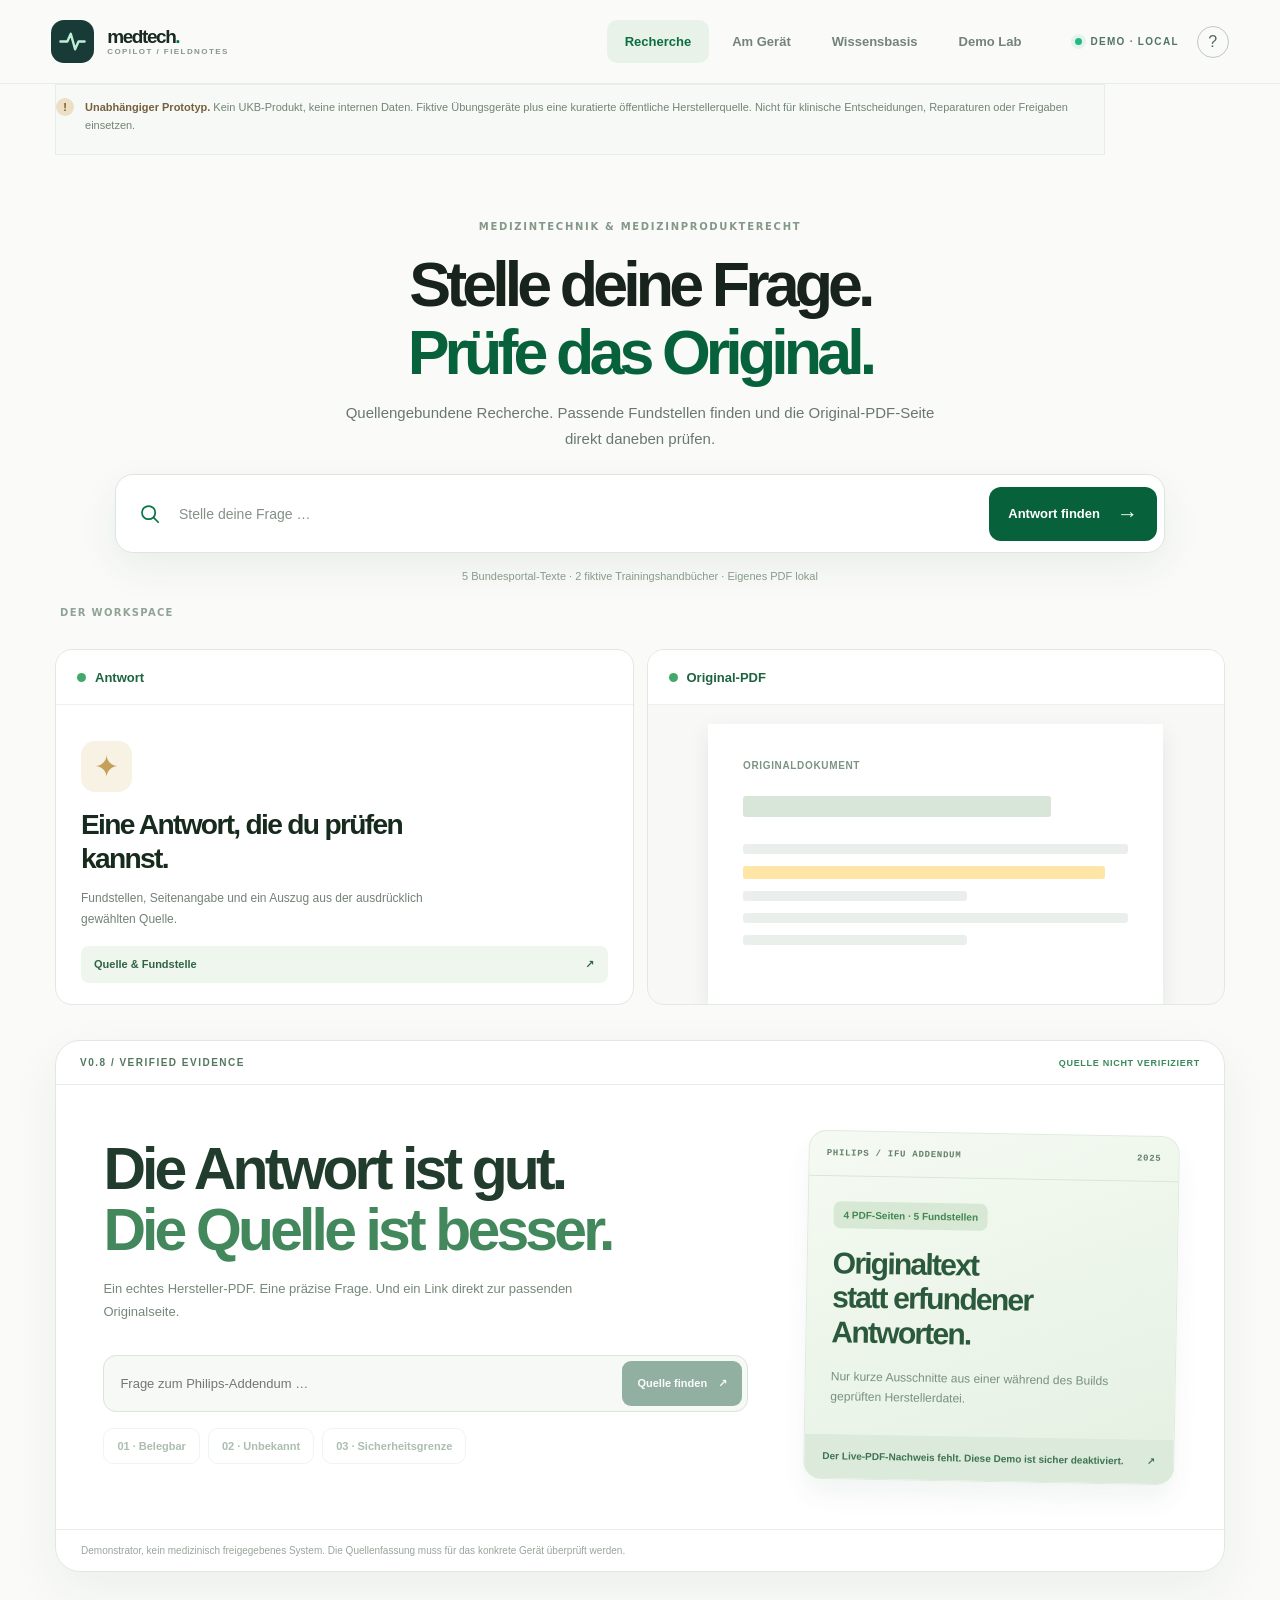
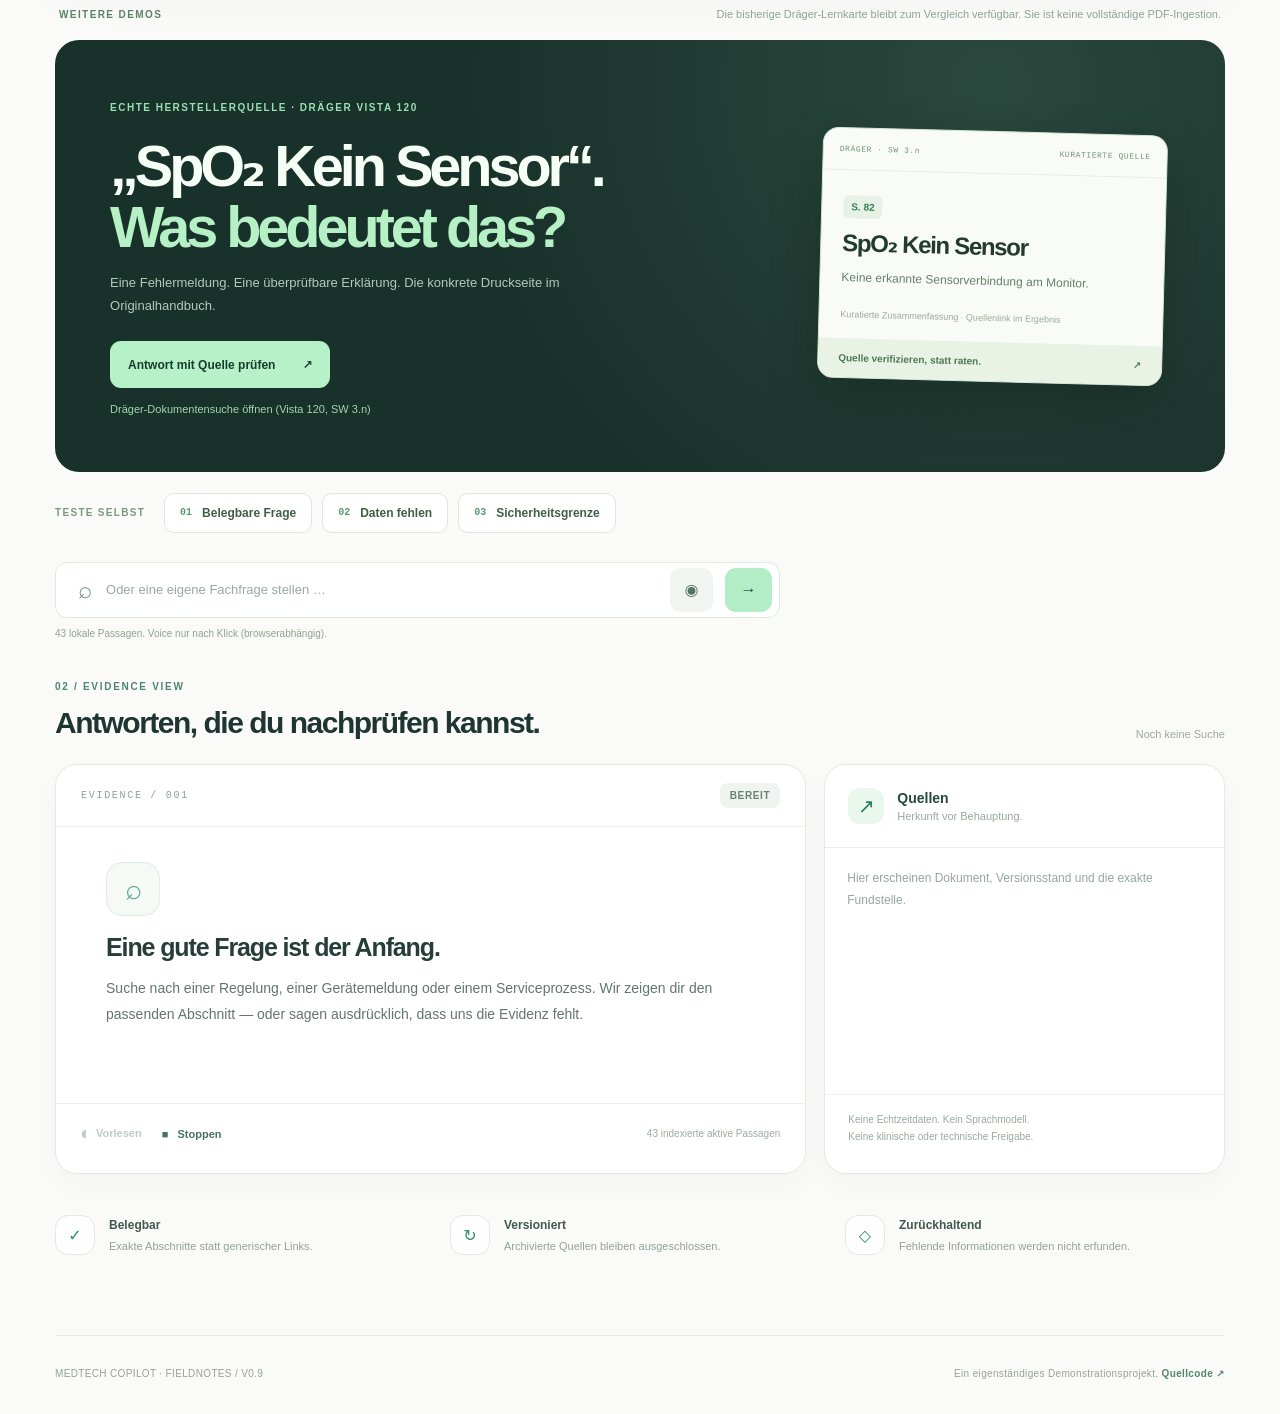
==== commit ff6860ba: "safety(v3): retain independent prototype disclaimer in every demo tab" ====
--- a/index.html
+++ b/index.html
@@ -38,6 +38,7 @@
     </div>
   </header>
   <main id="main">
+    <div class="safety-strip" role="note"><span class="safety-mark">!</span><span><strong>Unabhängiger Prototyp.</strong> Kein UKB-Produkt, keine internen Daten. Fiktive Übungsgeräte plus eine kuratierte öffentliche Herstellerquelle. Nicht für klinische Entscheidungen, Reparaturen oder Freigaben einsetzen.</span></div>
 
 
     <section id="view-desk" class="view">
@@ -60,7 +61,7 @@
           </div>
         </a>
       </section>
-      <div class="safety-strip" role="note"><span class="safety-mark">!</span><span><strong>Unabhängiger Prototyp.</strong> Kein UKB-Produkt, keine internen Daten. Fiktive Übungsgeräte plus eine kuratierte öffentliche Herstellerquelle. Nicht für klinische Entscheidungen, Reparaturen oder Freigaben einsetzen.</span></div>
+
 
       <section class="pdf-proof" aria-label="V0.8 Original-PDF nachweisen">
         <div class="pdf-proof-top">
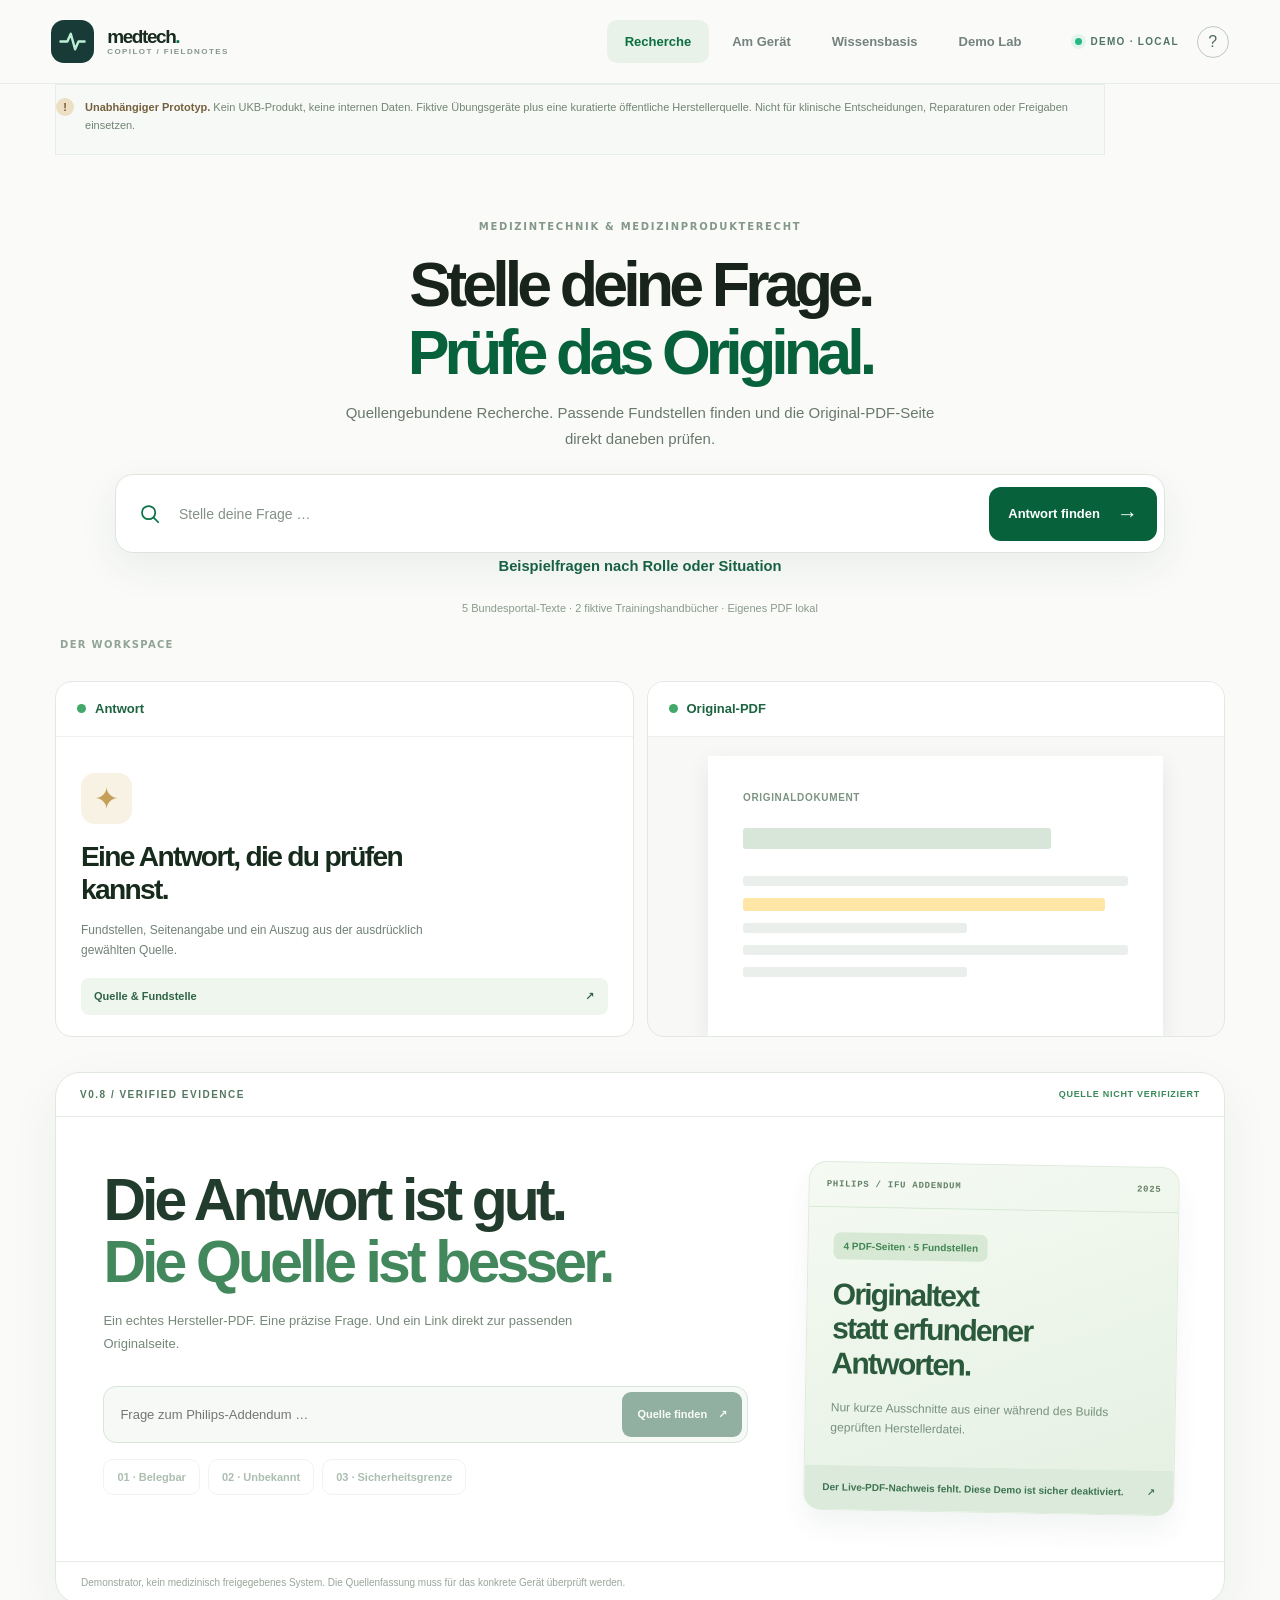
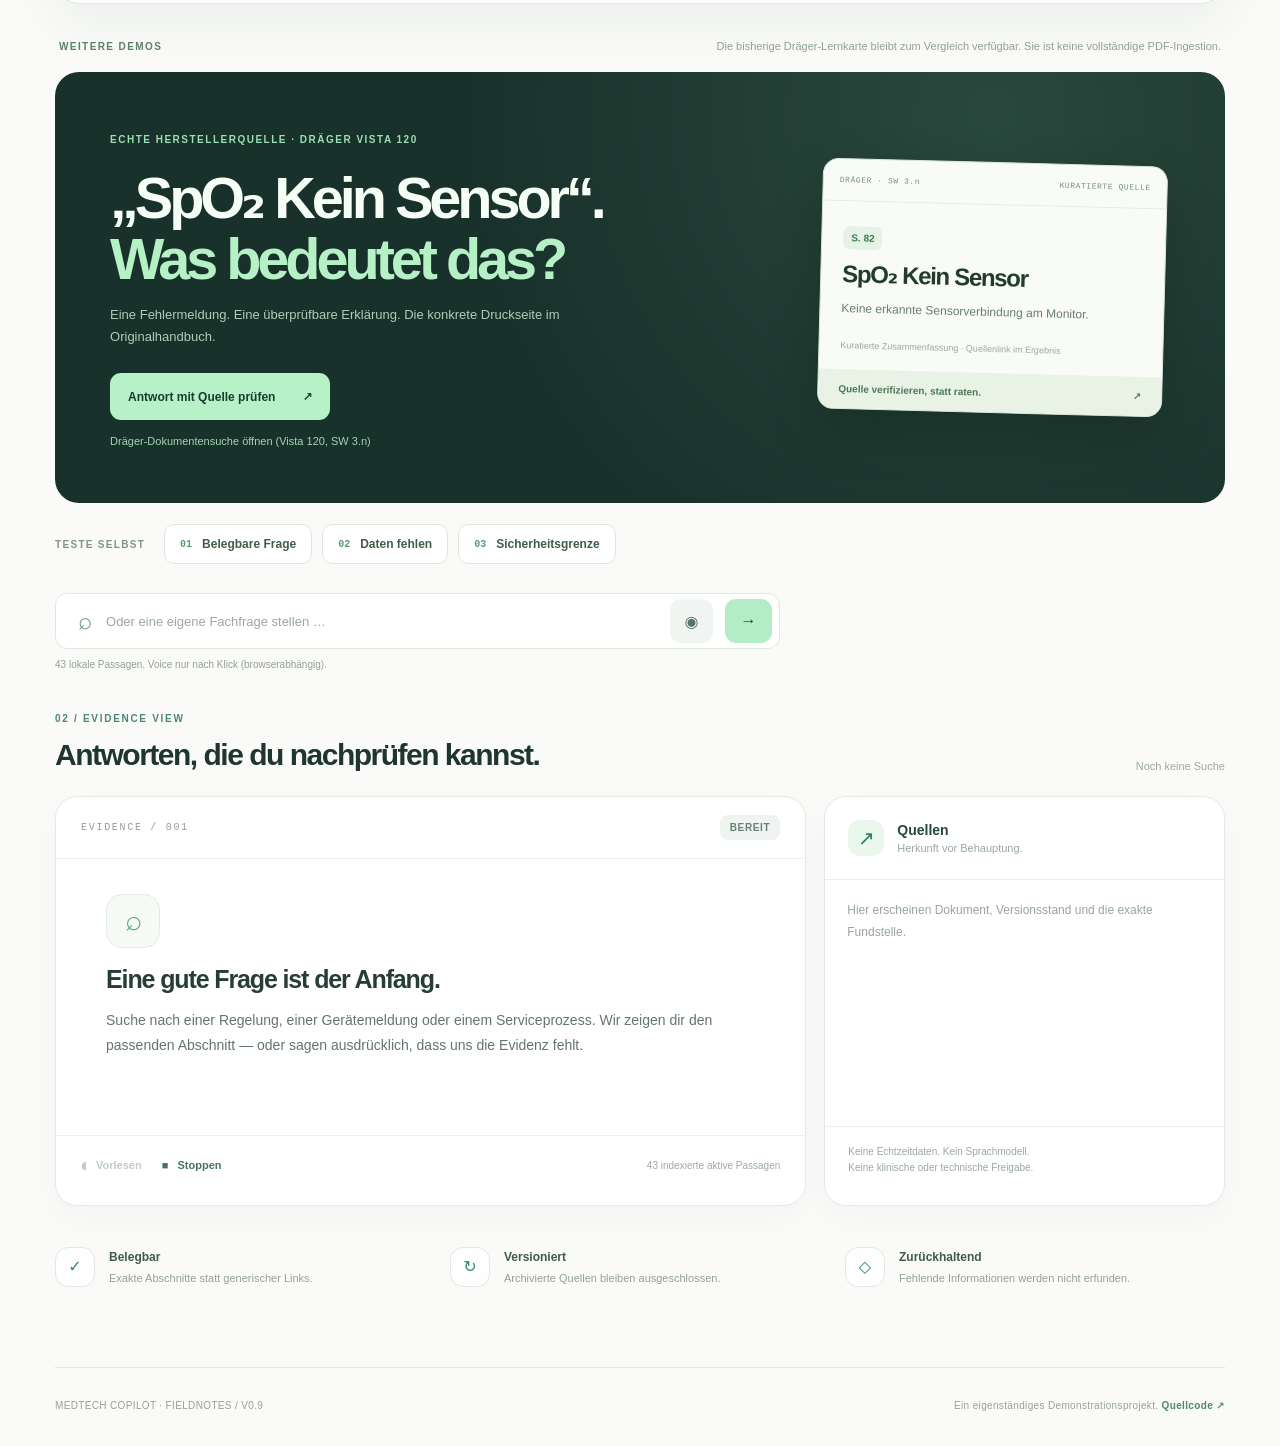
==== commit 33f7b542: "Simplify practice questions into role and situation lists" ====
--- a/index.html
+++ b/index.html
@@ -51,6 +51,7 @@
             <span class="v3-home-search-label"><svg width="22" height="22" viewBox="0 0 24 24" fill="none" aria-hidden="true"><circle cx="10.5" cy="10.5" r="7.2" stroke="currentColor" stroke-width="1.9"/><path d="m16 16 5 5" stroke="currentColor" stroke-width="1.9" stroke-linecap="round"/></svg>Stelle deine Frage …</span>
             <strong>Antwort finden <span aria-hidden="true">→</span></strong>
           </a>
+          <p><a class="byom-practice-link" href="./upload.html#practiceLab">Beispielfragen nach Rolle oder Situation</a></p>
           <div class="byom-launch-privacy">5 Bundesportal-Texte · 2 fiktive Trainingshandbücher · Eigenes PDF lokal</div>
         </div>
         <a href="./upload.html" class="byom-launch-shelf v3-home-preview" aria-label="Recherche-Workspace öffnen, Beispielvorschau für Antwort und Original nebeneinander">
--- a/v3-home.css
+++ b/v3-home.css
@@ -64,3 +64,5 @@
  .byom-launch-privacy{font-size:10px!important}
 }
 @media(prefers-reduced-motion:reduce){.v3-home-search{transition:none!important}}
+
+.byom-practice-link { color: #176044; font-size: .92rem; font-weight: 680; text-underline-offset: .18em; }
